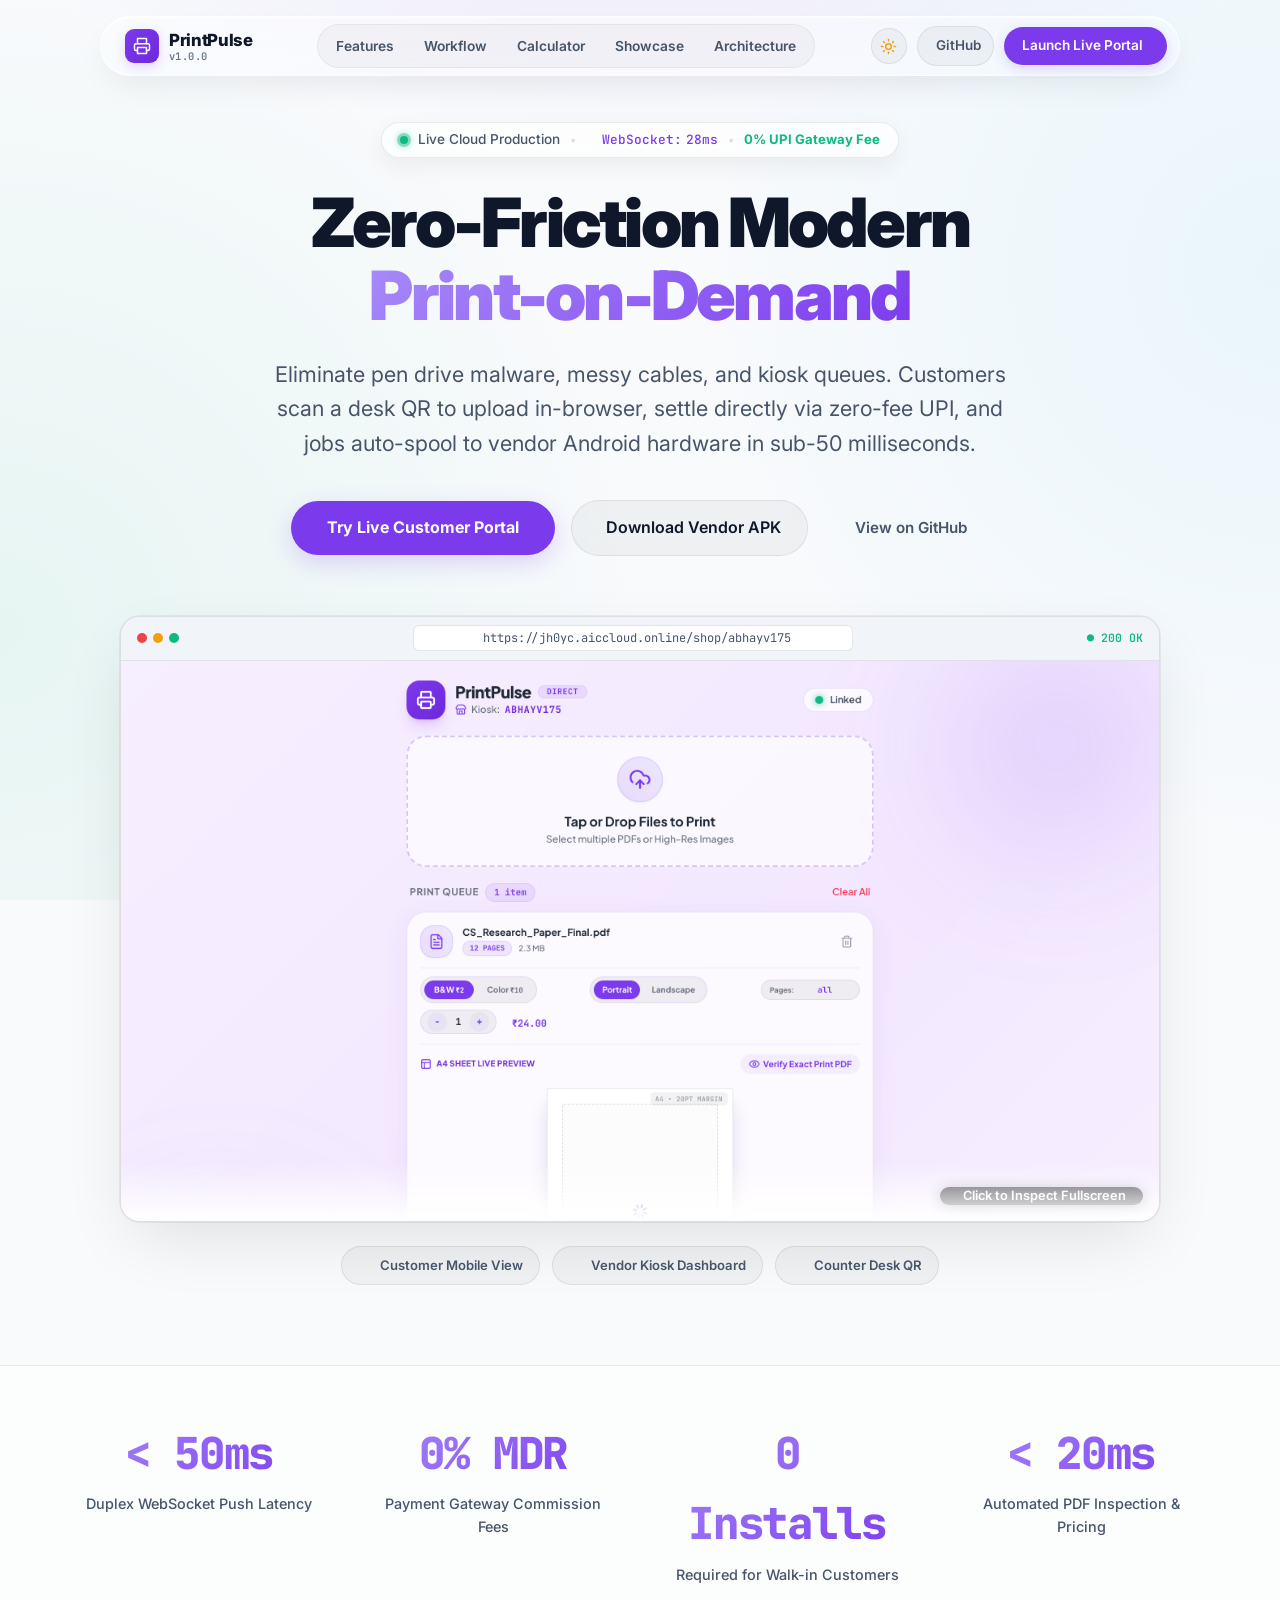
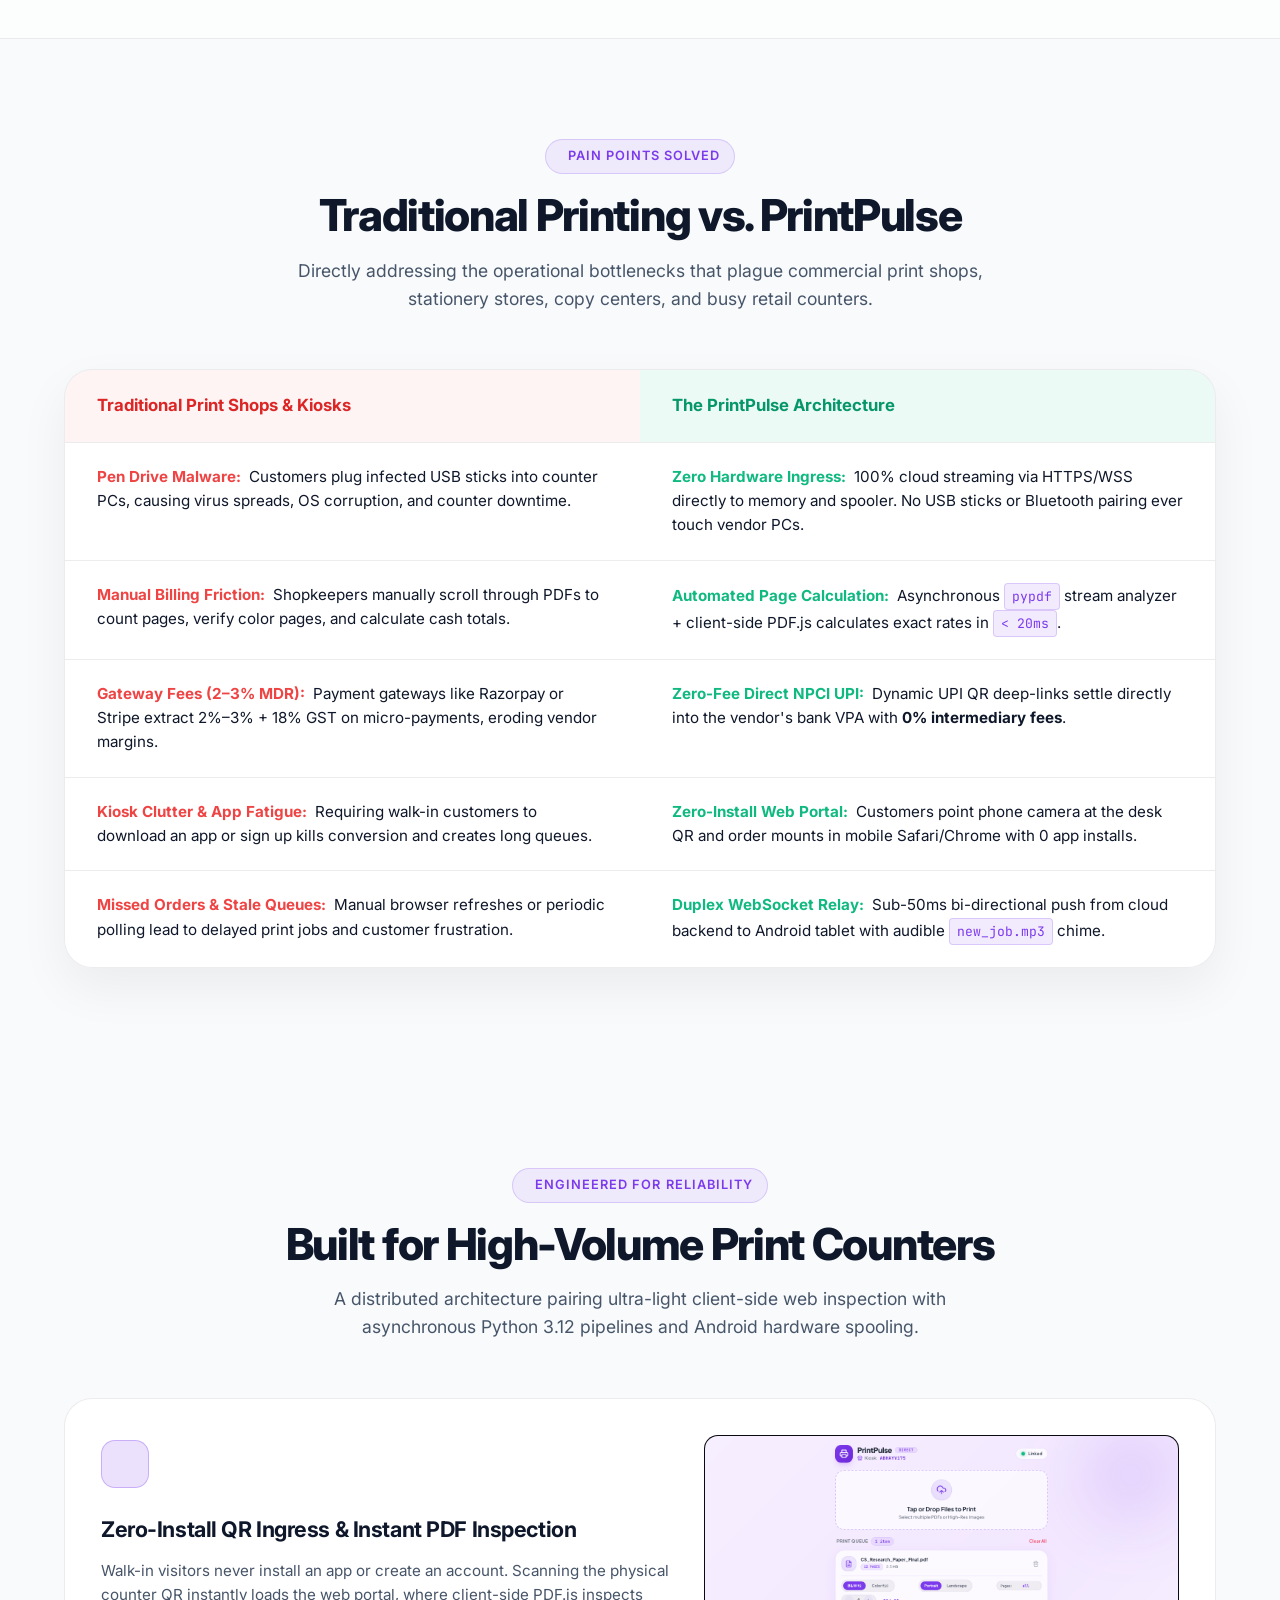
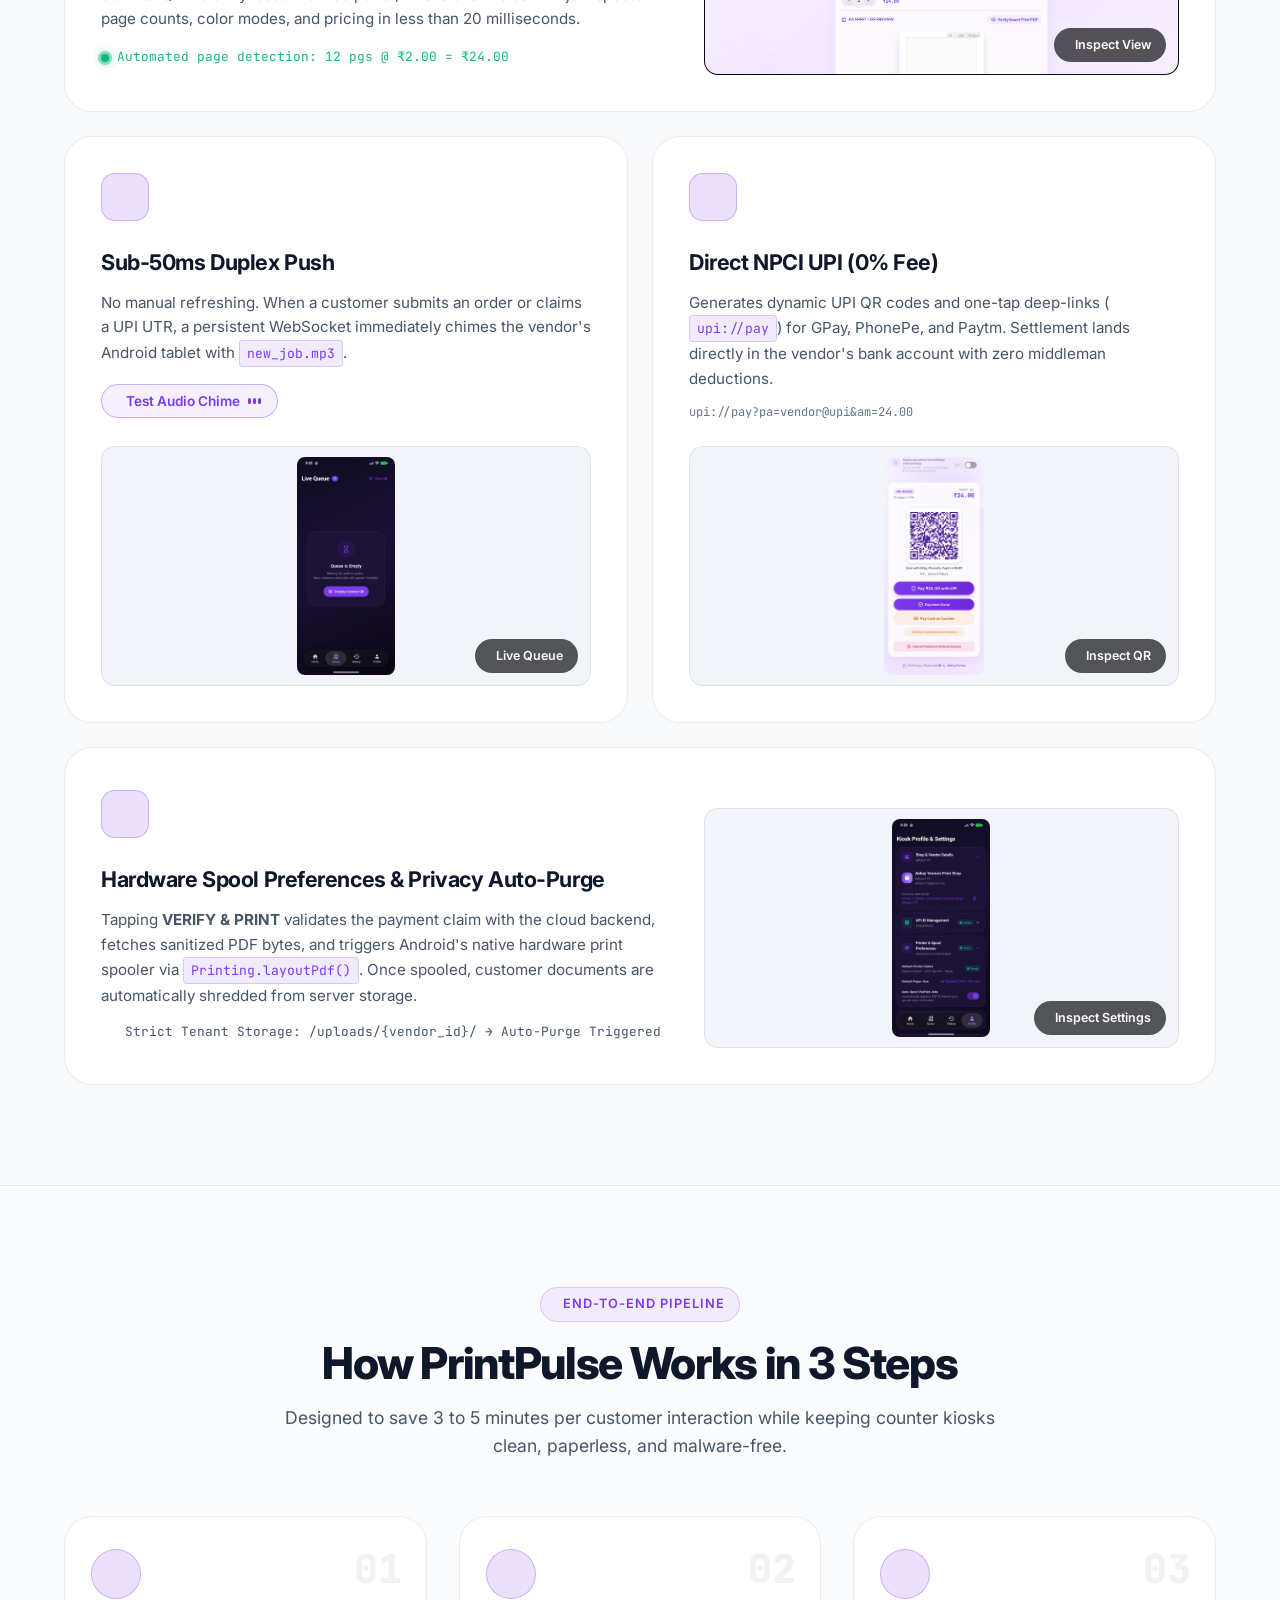
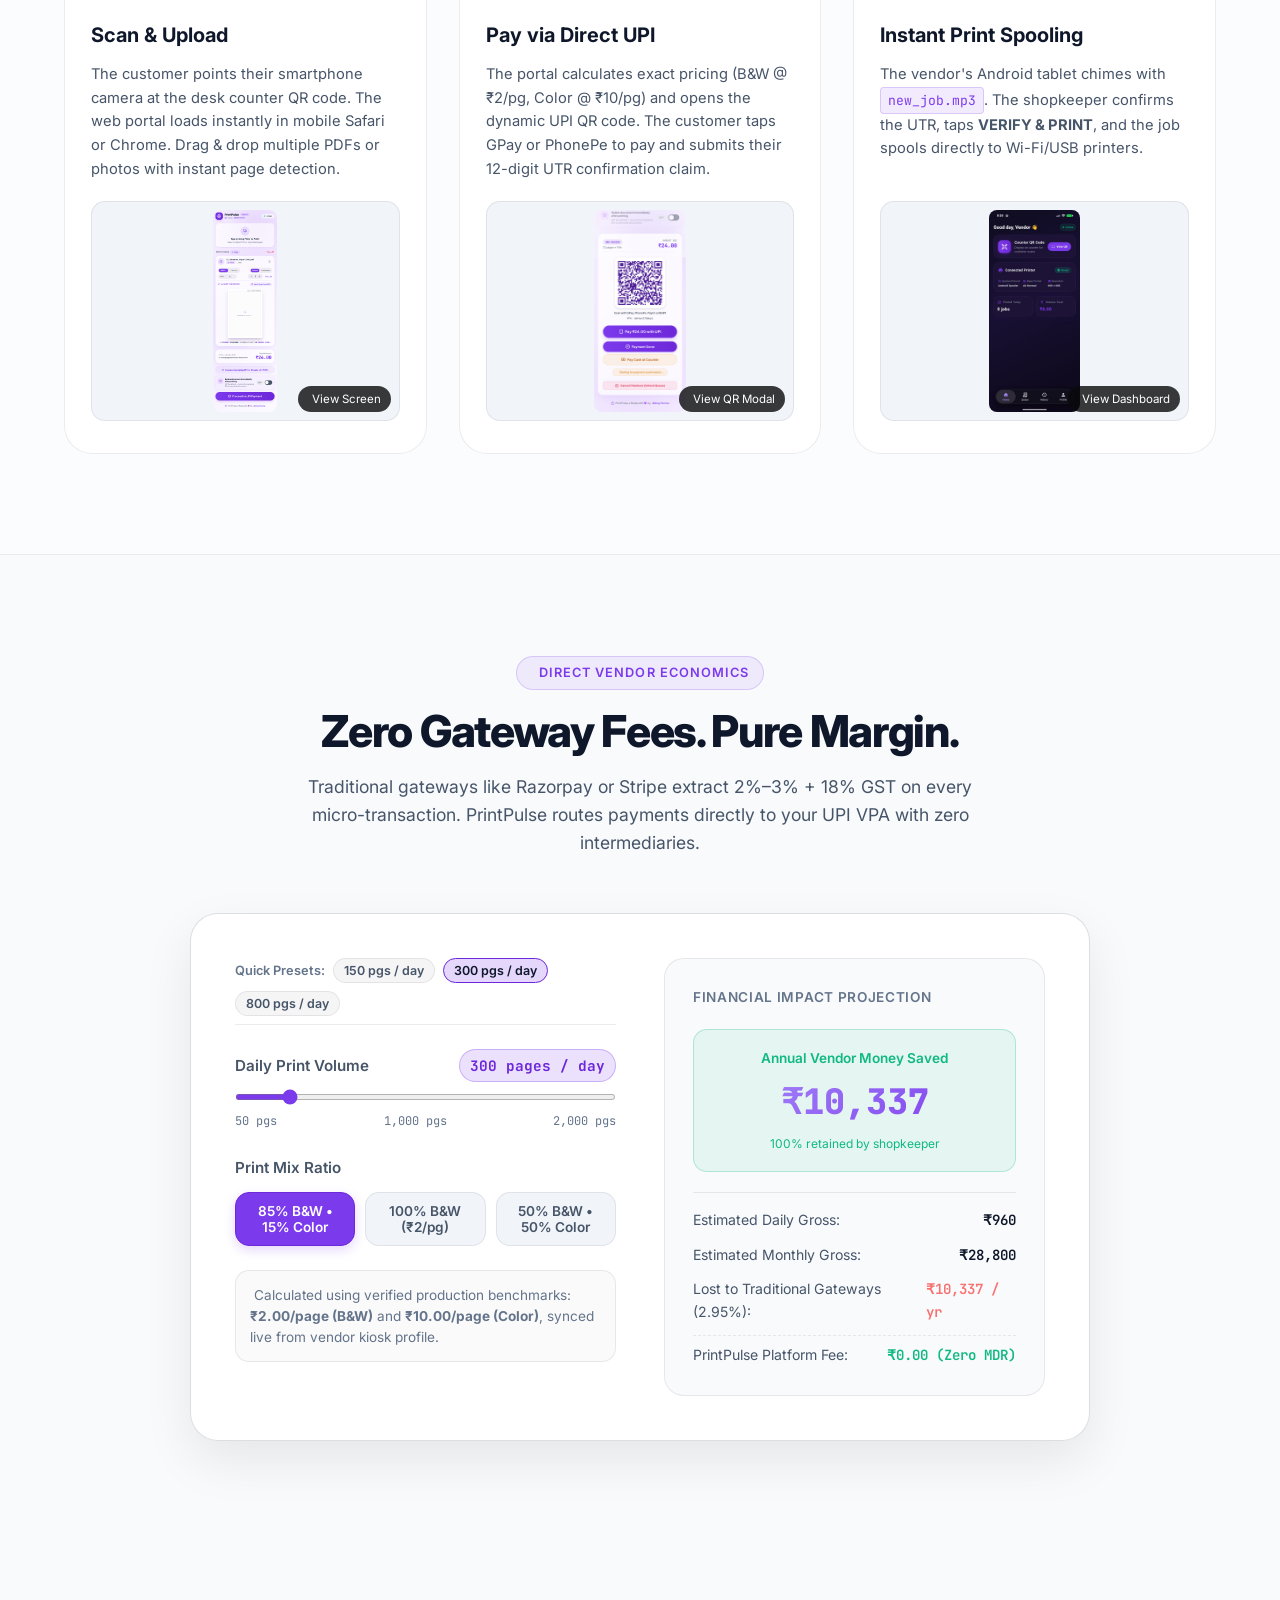
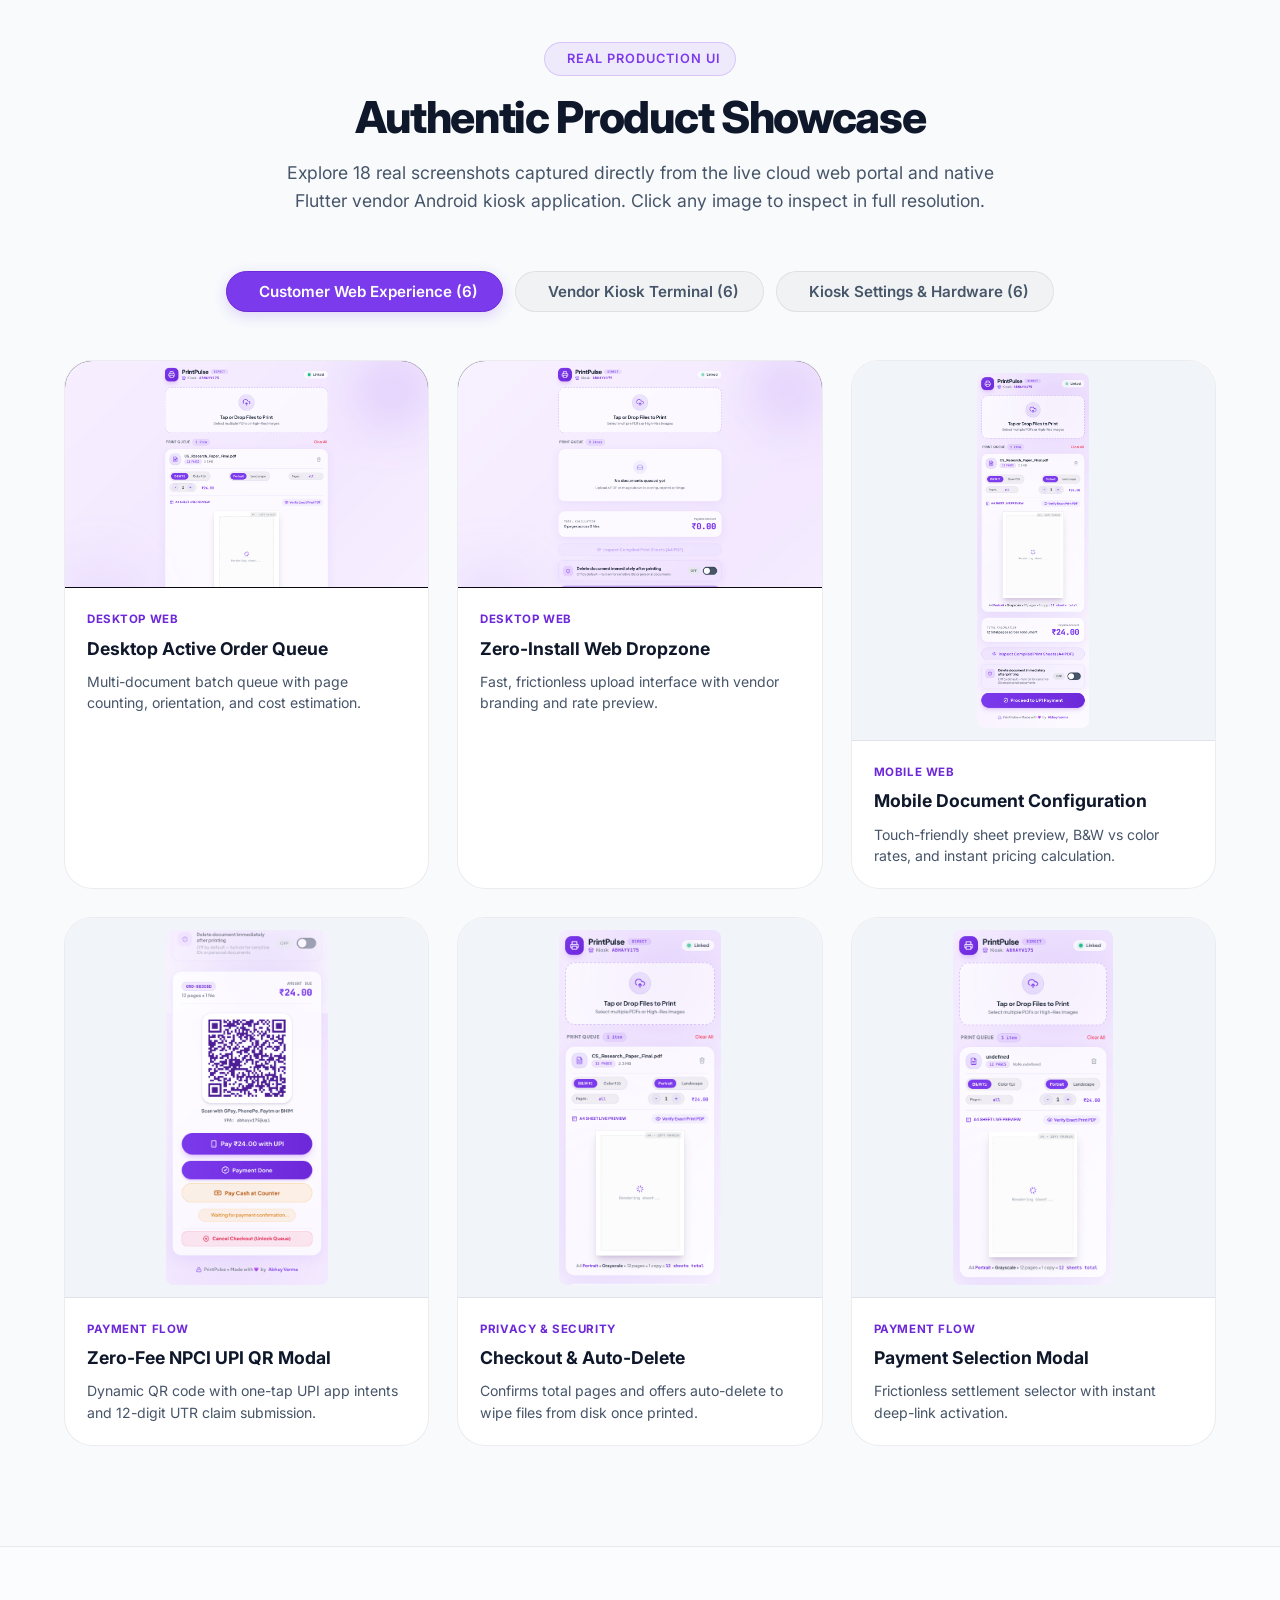
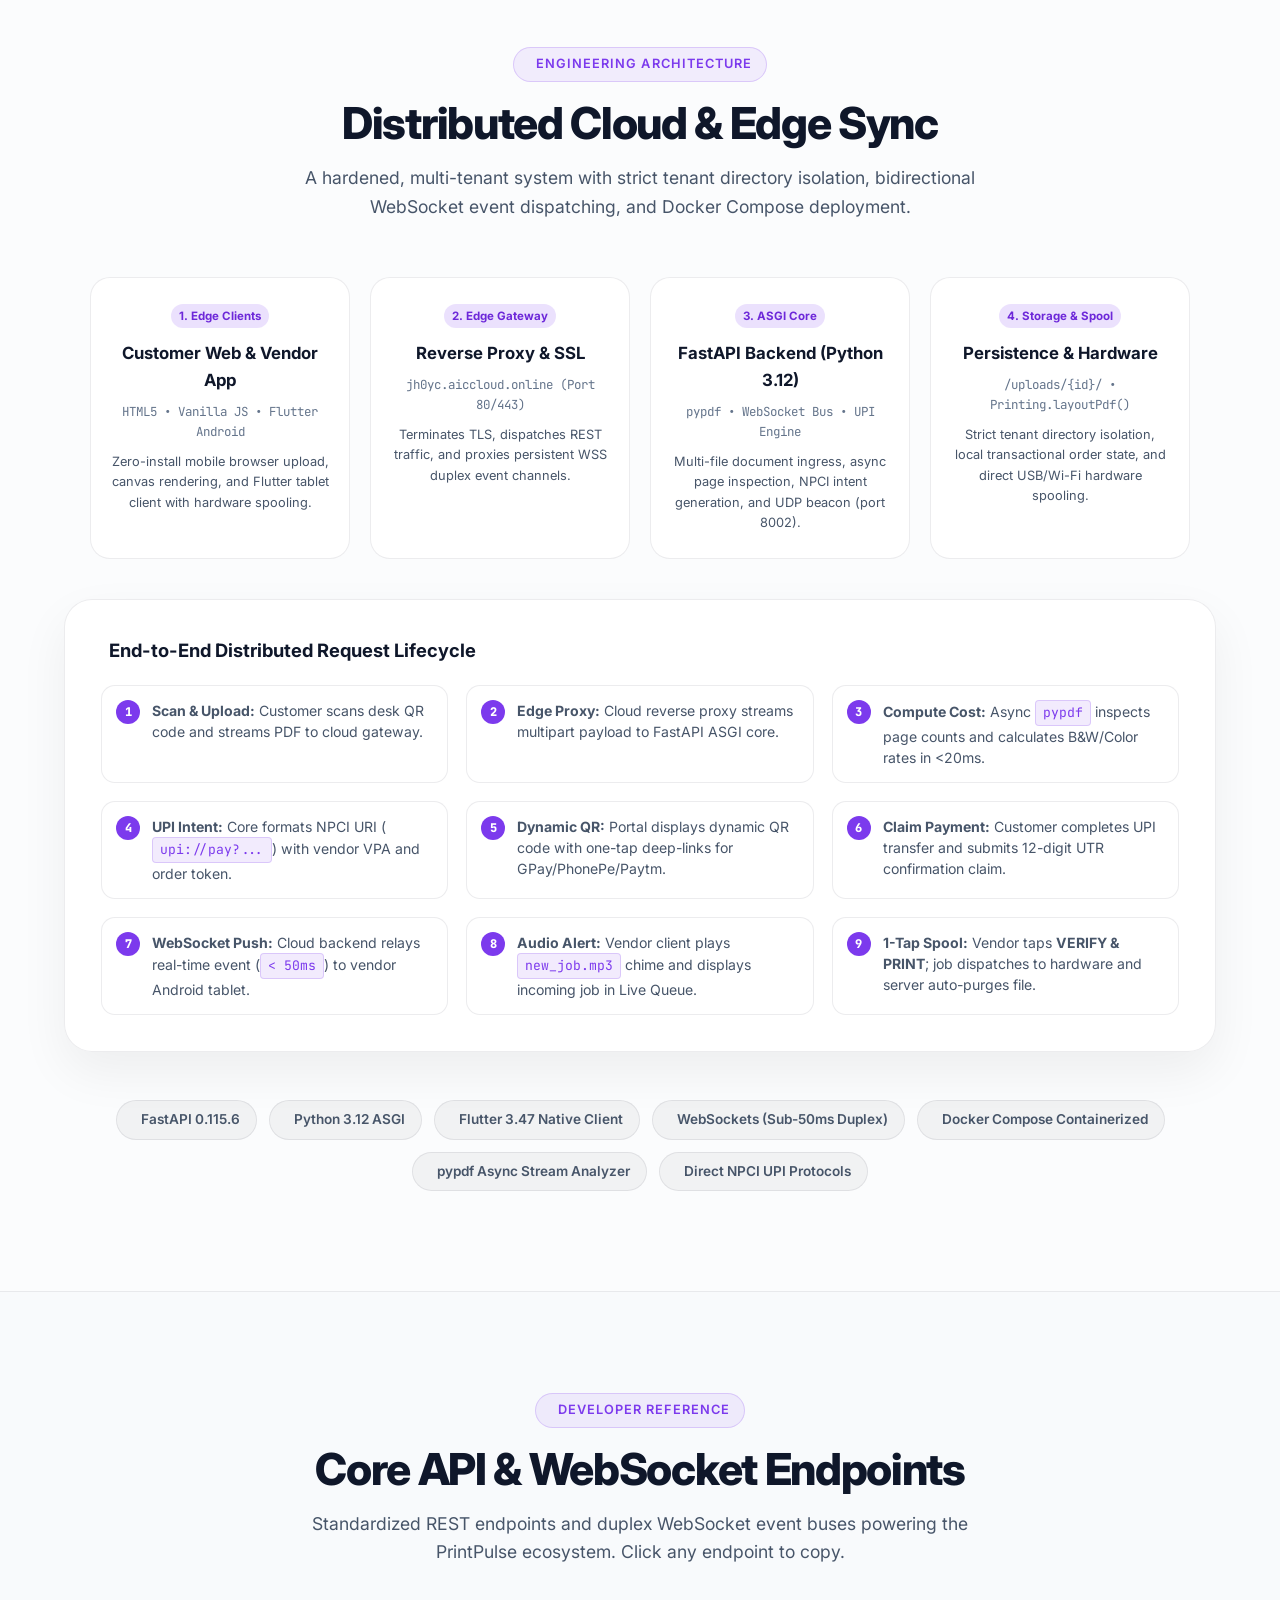
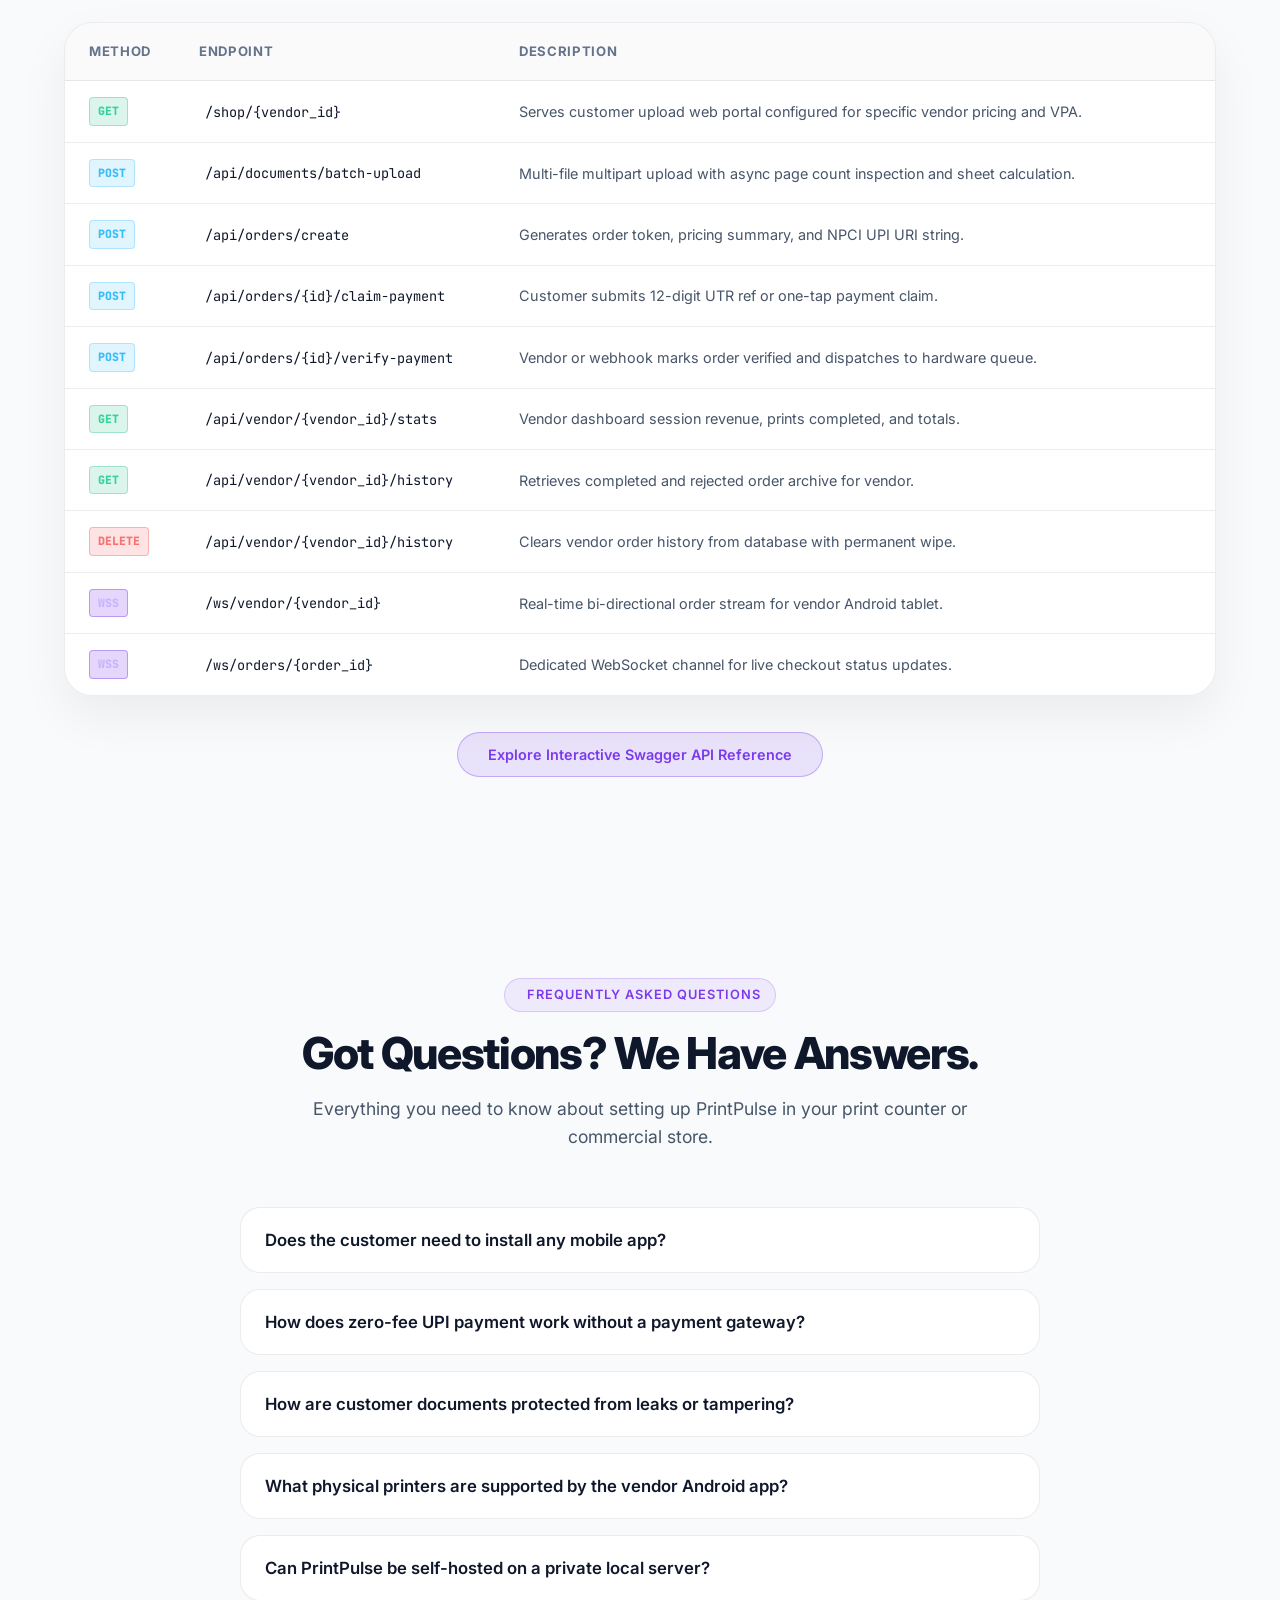
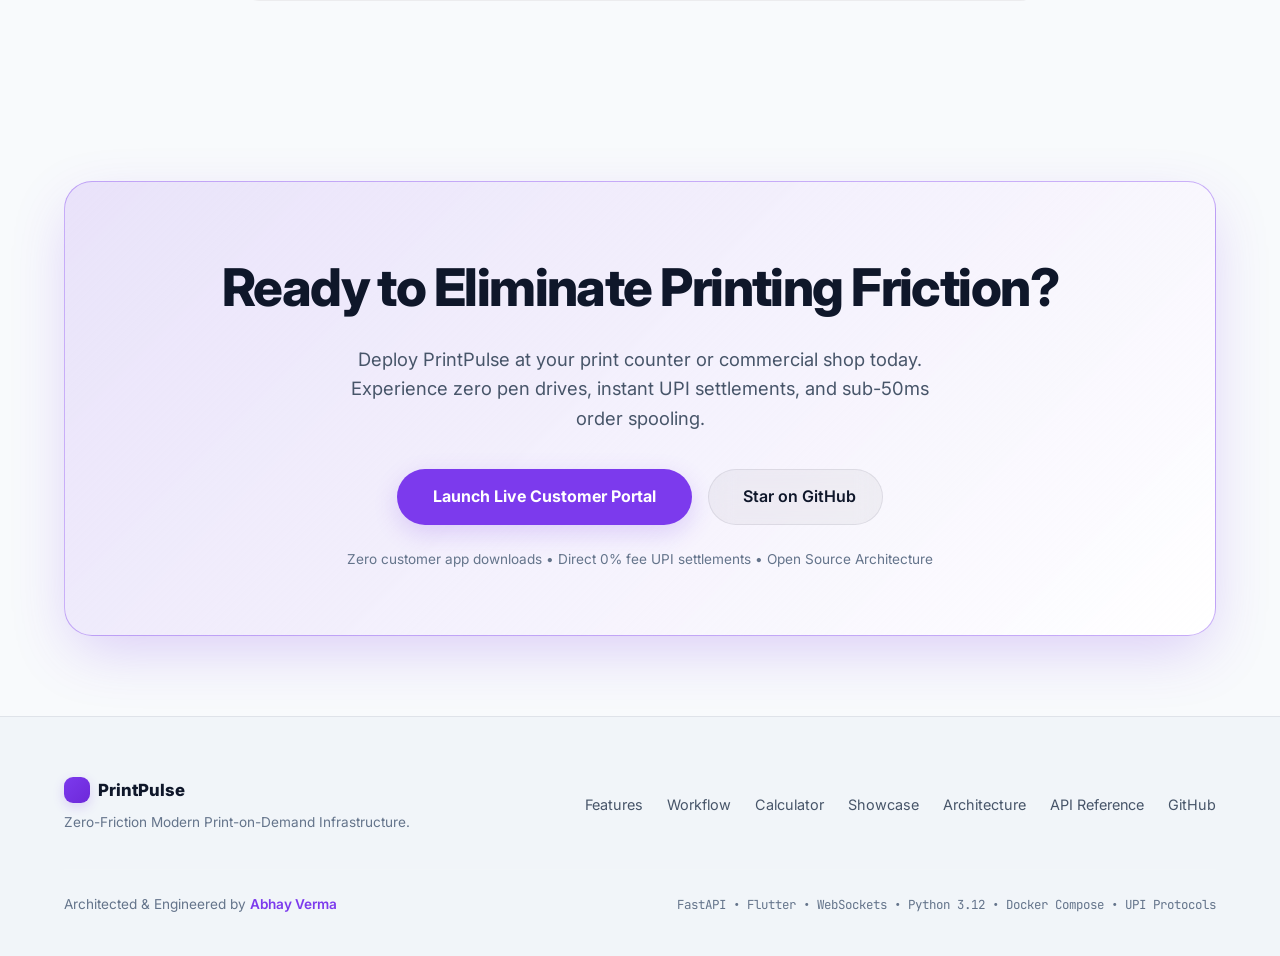
==== index.html @ 2a875a39 "Website completion" ====
<!DOCTYPE html>
<html lang="en" data-theme="dark">
<head>
  <meta charset="UTF-8">
  <meta name="viewport" content="width=device-width, initial-scale=1.0">
  <title>PrintPulse — Zero-Friction Modern Print-on-Demand Infrastructure</title>
  
  <!-- SEO & OpenGraph Meta -->
  <meta name="description" content="Next-generation cloud-synchronized print ecosystem eliminating pen drives, cables, and kiosk queues. Instant web uploads, zero-fee direct UPI, and sub-50ms push spooling to vendor Android terminals.">
  <meta name="author" content="Abhay Verma">
  <meta property="og:title" content="PrintPulse — Zero-Friction Modern Print-on-Demand Infrastructure">
  <meta property="og:description" content="Instant web uploads, zero-install customer portal, direct zero-fee UPI settlement, and sub-50ms push spooling to Android tablets.">
  <meta property="og:image" content="assets/screenshots/02_portal_active_order_desktop.png">
  <meta property="og:url" content="https://jh0yc.aiccloud.online">
  <meta name="theme-color" content="#09090b">

  <!-- Favicon -->
  <link rel="icon" type="image/svg+xml" href="assets/brand/favicon.svg">
  <link rel="alternate icon" type="image/png" href="assets/brand/favicon.png">

  <!-- Google Fonts: Inter & JetBrains Mono -->
  <link rel="preconnect" href="https://fonts.googleapis.com">
  <link rel="preconnect" href="https://fonts.gstatic.com" crossorigin>
  <link href="https://fonts.googleapis.com/css2?family=Inter:wght@400;500;600;700;800;900&family=JetBrains+Mono:wght@500;600;700;800&display=swap" rel="stylesheet">

  <!-- Lucide Icons -->
  <script src="https://unpkg.com/lucide@latest"></script>

  <!-- Prevent flash of unstyled theme -->
  <script>
    (function() {
      try {
        const saved = localStorage.getItem('printpulse_theme');
        const prefersDark = window.matchMedia('(prefers-color-scheme: dark)').matches;
        const theme = saved || (prefersDark ? 'dark' : 'light');
        document.documentElement.setAttribute('data-theme', theme);
      } catch (e) {
        document.documentElement.setAttribute('data-theme', 'dark');
      }
    })();
  </script>

  <!-- Stylesheet -->
  <link rel="stylesheet" href="styles.css">
</head>
<body>

  <!-- Dynamic Scroll Progress Bar (Enlarges relatively on hover / click / scroll) -->
  <div class="scroll-progress-bar" id="scroll-progress-bar" aria-hidden="true"></div>

  <!-- =========================================================================
       1. Floating Glassmorphic Navbar (Streamlined & Breathable)
       ========================================================================= -->
  <div class="nav-wrapper">
    <nav class="navbar" aria-label="Main Navigation">
      
      <!-- Brand Logo (Click moves scroll to Home) with v1.0.0 directly under -->
      <a href="#hero" class="nav-brand-link" id="nav-brand-link" aria-label="PrintPulse Home">
        <div class="brand-icon">
          <svg xmlns="http://www.w3.org/2000/svg" width="18" height="18" viewBox="0 0 24 24" fill="none" stroke="currentColor" stroke-width="2" stroke-linecap="round" stroke-linejoin="round" class="lucide lucide-printer"><polyline points="6 9 6 2 18 2 18 9"/><path d="M6 18H4a2 2 0 0 1-2-2v-5a2 2 0 0 1 2-2h16a2 2 0 0 1 2 2v5a2 2 0 0 1-2 2h-2"/><rect width="12" height="8" x="6" y="14"/></svg>
        </div>
        <div class="brand-text-group">
          <span class="brand-title">PrintPulse</span>
          <span class="brand-version">v1.0.0</span>
        </div>
      </a>

      <!-- Streamlined 5 Links with Translucent Sliding Pill Indicator -->
      <div class="nav-links" id="nav-links">
        <div class="nav-pill-indicator" id="nav-pill-indicator"></div>
        <a href="#features" class="nav-link" data-section="features">Features</a>
        <a href="#how-it-works" class="nav-link" data-section="how-it-works">Workflow</a>
        <a href="#calculator" class="nav-link" data-section="calculator">Calculator</a>
        <a href="#screenshots" class="nav-link" data-section="screenshots">Showcase</a>
        <a href="#architecture" class="nav-link" data-section="architecture">Architecture</a>
      </div>

      <!-- Actions: Theme Toggle, GitHub, Launch CTA -->
      <div class="nav-actions">
        <!-- Light / Dark Mode Toggle Button with crisp inline SVGs -->
        <button type="button" class="theme-toggle-btn" id="theme-toggle-btn" aria-label="Toggle Theme" title="Toggle Dark / Light Theme">
          <svg xmlns="http://www.w3.org/2000/svg" width="17" height="17" viewBox="0 0 24 24" fill="none" stroke="currentColor" stroke-width="2" stroke-linecap="round" stroke-linejoin="round" class="icon-sun"><circle cx="12" cy="12" r="4"/><path d="M12 2v2"/><path d="M12 20v2"/><path d="m4.93 4.93 1.41 1.41"/><path d="m17.66 17.66 1.41 1.41"/><path d="M2 12h2"/><path d="M20 12h2"/><path d="m6.34 17.66-1.41 1.41"/><path d="m19.07 4.93-1.41 1.41"/></svg>
          <svg xmlns="http://www.w3.org/2000/svg" width="17" height="17" viewBox="0 0 24 24" fill="none" stroke="currentColor" stroke-width="2" stroke-linecap="round" stroke-linejoin="round" class="icon-moon"><path d="M12 3a6 6 0 0 0 9 9 9 9 0 1 1-9-9Z"/></svg>
        </button>

        <a href="https://github.com/abhayv175/PrintPulse" target="_blank" rel="noopener noreferrer" class="btn-github" title="View Source on GitHub">
          <i data-lucide="github"></i>
          <span class="btn-github-text">GitHub</span>
        </a>
        <a href="https://jh0yc.aiccloud.online/shop/abhayv175" target="_blank" rel="noopener noreferrer" class="btn-primary-nav">
          <span>Launch Live Portal</span>
          <i data-lucide="arrow-right"></i>
        </a>
      </div>

      <button class="nav-mobile-toggle" id="nav-mobile-toggle" aria-label="Toggle navigation menu">
        <svg class="icon-hamburger" xmlns="http://www.w3.org/2000/svg" width="20" height="20" viewBox="0 0 24 24" fill="none" stroke="currentColor" stroke-width="2.2" stroke-linecap="round" stroke-linejoin="round"><line x1="4" x2="20" y1="12" y2="12"/><line x1="4" x2="20" y1="6" y2="6"/><line x1="4" x2="20" y1="18" y2="18"/></svg>
        <svg class="icon-close" xmlns="http://www.w3.org/2000/svg" width="20" height="20" viewBox="0 0 24 24" fill="none" stroke="currentColor" stroke-width="2.5" stroke-linecap="round" stroke-linejoin="round"><line x1="18" y1="6" x2="6" y2="18"/><line x1="6" y1="6" x2="18" y2="18"/></svg>
      </button>
    </nav>
  </div>

  <!-- Translucent Mobile Dropdown Menu (Image 1 replica) -->
  <div class="mobile-menu-backdrop" id="mobile-menu-backdrop" aria-hidden="true"></div>
  <div class="mobile-menu-card" id="mobile-menu-card" role="dialog" aria-modal="true" aria-label="Navigation Menu">
    <div class="mobile-menu-list">
      <a href="#hero" class="mobile-menu-item active" data-section="hero">
        <span>Home</span>
        <span class="menu-item-dot" aria-hidden="true"></span>
      </a>
      <a href="#features" class="mobile-menu-item" data-section="features">
        <span>Features</span>
        <span class="menu-item-dot" aria-hidden="true"></span>
      </a>
      <a href="#how-it-works" class="mobile-menu-item" data-section="how-it-works">
        <span>Workflow</span>
        <span class="menu-item-dot" aria-hidden="true"></span>
      </a>
      <a href="#calculator" class="mobile-menu-item" data-section="calculator">
        <span>Calculator</span>
        <span class="menu-item-dot" aria-hidden="true"></span>
      </a>
      <a href="#screenshots" class="mobile-menu-item" data-section="screenshots">
        <span>Showcase</span>
        <span class="menu-item-dot" aria-hidden="true"></span>
      </a>
      <a href="#architecture" class="mobile-menu-item" data-section="architecture">
        <span>Architecture</span>
        <span class="menu-item-dot" aria-hidden="true"></span>
      </a>
      <a href="#api" class="mobile-menu-item" data-section="api">
        <span>API Docs</span>
        <span class="menu-item-dot" aria-hidden="true"></span>
      </a>
      <a href="#faq" class="mobile-menu-item" data-section="faq">
        <span>FAQ</span>
        <span class="menu-item-dot" aria-hidden="true"></span>
      </a>
    </div>
    <div class="mobile-menu-divider"></div>
    <div class="mobile-menu-footer">
      <a href="https://jh0yc.aiccloud.online/shop/abhayv175" target="_blank" rel="noopener noreferrer" class="btn-hero-primary" style="width: 100%; justify-content: center; padding: 10px 16px; font-size: 0.88rem; border-radius: 14px;">
        <span>Launch Live Portal</span>
        <svg xmlns="http://www.w3.org/2000/svg" width="14" height="14" viewBox="0 0 24 24" fill="none" stroke="currentColor" stroke-width="2" stroke-linecap="round" stroke-linejoin="round"><path d="M5 12h14"/><path d="m12 5 7 7-7 7"/></svg>
      </a>
    </div>
  </div>

  <main>
    <!-- =========================================================================
         2. Hero Section
         ========================================================================= -->
    <section class="hero-section" id="hero">
      <div class="container">
        
        <!-- Translucent Hero Pill with Dynamic Latency Jitter -->
        <div class="hero-pill-badge" id="hero-status-pill">
          <span class="status-dot"></span>
          <span class="badge-text-full">Live Cloud Production</span>
          <span class="badge-text-mobile">Live Cloud</span>
          <span class="pill-divider">•</span>
          <span class="dynamic-ping"><i data-lucide="activity" style="width: 12px; height: 12px; vertical-align: middle;"></i> WebSocket: <span id="live-ping-val">28ms</span></span>
          <span class="pill-divider pill-divider-extra">•</span>
          <span class="pill-highlight badge-extra-full">0% UPI Gateway Fee</span>
          <span class="pill-highlight badge-extra-mobile">0% Fee</span>
        </div>

        <h1 class="hero-title">
          Zero-Friction Modern <br class="desktop-only">
          <span class="text-gradient-purple">Print-on-Demand</span>
        </h1>

        <p class="hero-subtitle">
          Eliminate pen drive malware, messy cables, and kiosk queues. Customers scan a desk QR to upload in-browser, settle directly via zero-fee UPI, and jobs auto-spool to vendor Android hardware in sub-50 milliseconds.
        </p>

        <div class="hero-cta-group">
          <a href="https://jh0yc.aiccloud.online/shop/abhayv175" target="_blank" rel="noopener noreferrer" class="btn-hero-primary">
            <i data-lucide="sparkles"></i>
            <span>Try Live Customer Portal</span>
            <i data-lucide="arrow-right"></i>
          </a>
          <a href="https://github.com/abhayv175/PrintPulse/releases/latest" target="_blank" rel="noopener noreferrer" class="btn-hero-secondary">
            <i data-lucide="smartphone"></i>
            <span>Download Vendor APK</span>
          </a>
          <a href="https://github.com/abhayv175/PrintPulse" target="_blank" rel="noopener noreferrer" class="btn-hero-tertiary">
            <i data-lucide="github"></i>
            <span>View on GitHub</span>
          </a>
        </div>

        <!-- Clean, Pristine Hero Showcase (No messy overlapping phones!) -->
        <div class="hero-stage-wrapper">
          <div class="hero-glow-backdrop"></div>

          <!-- Main Desktop Browser Frame -->
          <div class="browser-frame hero-main-frame">
            <div class="browser-header">
              <div class="browser-dots">
                <span></span><span></span><span></span>
              </div>
              <div class="browser-address-bar">
                <i data-lucide="lock"></i>
                <span>https://jh0yc.aiccloud.online/shop/abhayv175</span>
              </div>
              <div style="font-size: 0.72rem; color: var(--brand-emerald); font-family: var(--font-mono); font-weight: 600;">
                ● 200 OK
              </div>
            </div>
            <div class="browser-content" style="cursor: pointer;" onclick="openLightbox('assets/screenshots/02_portal_active_order_desktop.png', 'Customer Web Portal — Active Order Configuration', 'Real-time multi-file queue, automated page count detection (12 pages B&W @ ₹2.00 = ₹24.00), orientation toggles, canvas sheet preview, and privacy auto-delete toggle.')">
              <img src="assets/screenshots/02_portal_active_order_desktop.png" alt="PrintPulse Live Desktop Customer Web Portal with Active Multi-Document Order" loading="eager" width="1040" height="580">
              <div class="frame-zoom-hint">
                <i data-lucide="zoom-in"></i> Click to Inspect Fullscreen
              </div>
            </div>
          </div>

          <!-- Mini Device Strip: Highlights Customer Portal & Vendor Terminal side-by-side cleanly below -->
          <div class="hero-device-pills-row">
            <div class="device-pill" onclick="openLightbox('assets/screenshots/03_portal_active_order_mobile.png', 'Customer Mobile Portal', 'Zero-install mobile web ingress with instant page detection and pricing.')">
              <i data-lucide="smartphone" style="width: 14px; height: 14px; color: var(--brand-purple-light);"></i>
              <span>Customer Mobile View</span>
            </div>
            <div class="device-pill" onclick="openLightbox('assets/screenshots/vendor_03_dashboard_home.jpg', 'Vendor Kiosk Dashboard', 'Native Flutter counter terminal with connected printer status.')">
              <i data-lucide="tablet" style="width: 14px; height: 14px; color: var(--brand-emerald);"></i>
              <span>Vendor Kiosk Dashboard</span>
            </div>
            <div class="device-pill" onclick="openLightbox('assets/screenshots/vendor_04_counter_qr_modal.jpg', 'Desk Counter QR Stand', 'Dynamic walk-in counter QR modal for zero-install customer access.')">
              <i data-lucide="qr-code" style="width: 14px; height: 14px; color: #38bdf8;"></i>
              <span>Counter Desk QR</span>
            </div>
          </div>

        </div>

      </div>
    </section>

    <!-- =========================================================================
         3. Key Performance & Architecture Metrics Strip
         ========================================================================= -->
    <section class="metrics-section" aria-label="System Performance Metrics">
      <div class="container">
        <div class="metrics-grid">
          <div class="metric-item">
            <div class="metric-number text-gradient-purple">&lt; 50ms</div>
            <div class="metric-label">Duplex WebSocket Push Latency</div>
          </div>
          <div class="metric-item">
            <div class="metric-number text-gradient-purple">0% MDR</div>
            <div class="metric-label">Payment Gateway Commission Fees</div>
          </div>
          <div class="metric-item">
            <div class="metric-number text-gradient-purple">0 Installs</div>
            <div class="metric-label">Required for Walk-in Customers</div>
          </div>
          <div class="metric-item">
            <div class="metric-number text-gradient-purple">&lt; 20ms</div>
            <div class="metric-label">Automated PDF Inspection &amp; Pricing</div>
          </div>
        </div>
      </div>
    </section>

    <!-- =========================================================================
         4. The PrintPulse Difference: Side-by-Side Comparison
         ========================================================================= -->
    <section class="comparison-section" id="comparison">
      <div class="container">
        
        <div class="section-heading-group">
          <div class="section-tag">
            <i data-lucide="scale"></i>
            <span>Pain Points Solved</span>
          </div>
          <h2 class="section-title">Traditional Printing vs. PrintPulse</h2>
          <p class="section-desc">
            Directly addressing the operational bottlenecks that plague commercial print shops, stationery stores, copy centers, and busy retail counters.
          </p>
        </div>

        <div class="comparison-table-wrapper">
          <table class="comparison-table" aria-label="Comparison between Traditional Printing and PrintPulse Solution">
            <thead>
              <tr>
                <th scope="col" class="th-traditional">
                  <i data-lucide="alert-triangle" style="width: 18px; height: 18px; color: #f87171; vertical-align: middle;"></i>
                  <span>Traditional Print Shops &amp; Kiosks</span>
                </th>
                <th scope="col" class="th-printpulse">
                  <i data-lucide="check-circle" style="width: 18px; height: 18px; color: var(--brand-emerald); vertical-align: middle;"></i>
                  <span>The PrintPulse Architecture</span>
                </th>
              </tr>
            </thead>
            <tbody>
              <tr>
                <td>
                  <strong class="comp-hazard">Pen Drive Malware:</strong> Customers plug infected USB sticks into counter PCs, causing virus spreads, OS corruption, and counter downtime.
                </td>
                <td>
                  <strong class="comp-solution">Zero Hardware Ingress:</strong> 100% cloud streaming via HTTPS/WSS directly to memory and spooler. No USB sticks or Bluetooth pairing ever touch vendor PCs.
                </td>
              </tr>
              <tr>
                <td>
                  <strong class="comp-hazard">Manual Billing Friction:</strong> Shopkeepers manually scroll through PDFs to count pages, verify color pages, and calculate cash totals.
                </td>
                <td>
                  <strong class="comp-solution">Automated Page Calculation:</strong> Asynchronous <code class="code-tag">pypdf</code> stream analyzer + client-side PDF.js calculates exact rates in <code class="code-tag">&lt; 20ms</code>.
                </td>
              </tr>
              <tr>
                <td>
                  <strong class="comp-hazard">Gateway Fees (2–3% MDR):</strong> Payment gateways like Razorpay or Stripe extract 2%–3% + 18% GST on micro-payments, eroding vendor margins.
                </td>
                <td>
                  <strong class="comp-solution">Zero-Fee Direct NPCI UPI:</strong> Dynamic UPI QR deep-links settle directly into the vendor's bank VPA with <strong>0% intermediary fees</strong>.
                </td>
              </tr>
              <tr>
                <td>
                  <strong class="comp-hazard">Kiosk Clutter &amp; App Fatigue:</strong> Requiring walk-in customers to download an app or sign up kills conversion and creates long queues.
                </td>
                <td>
                  <strong class="comp-solution">Zero-Install Web Portal:</strong> Customers point phone camera at the desk QR and order mounts in mobile Safari/Chrome with 0 app installs.
                </td>
              </tr>
              <tr>
                <td>
                  <strong class="comp-hazard">Missed Orders &amp; Stale Queues:</strong> Manual browser refreshes or periodic polling lead to delayed print jobs and customer frustration.
                </td>
                <td>
                  <strong class="comp-solution">Duplex WebSocket Relay:</strong> Sub-50ms bi-directional push from cloud backend to Android tablet with audible <code class="code-tag">new_job.mp3</code> chime.
                </td>
              </tr>
            </tbody>
          </table>
        </div>

      </div>
    </section>

    <!-- =========================================================================
         5. Bento Grid Feature Breakdown with Real Screenshots
         ========================================================================= -->
    <section class="bento-section" id="features">
      <div class="container">
        
        <div class="section-heading-group">
          <div class="section-tag">
            <i data-lucide="layers"></i>
            <span>Engineered for Reliability</span>
          </div>
          <h2 class="section-title">Built for High-Volume Print Counters</h2>
          <p class="section-desc">
            A distributed architecture pairing ultra-light client-side web inspection with asynchronous Python 3.12 pipelines and Android hardware spooling.
          </p>
        </div>

        <div class="bento-grid">
          
          <!-- Card 1: Zero-Install QR Ingress (Wide, 2-Column Desktop) -->
          <div class="bento-card wide bento-card-split">
            <div class="bento-card-left">
              <div class="bento-icon-wrapper">
                <i data-lucide="qr-code"></i>
              </div>
              <h3 class="bento-title">Zero-Install QR Ingress &amp; Instant PDF Inspection</h3>
              <p class="bento-desc">
                Walk-in visitors never install an app or create an account. Scanning the physical counter QR instantly loads the web portal, where client-side PDF.js inspects page counts, color modes, and pricing in less than 20 milliseconds.
              </p>
              <div class="bento-highlight-pill">
                <span class="status-dot"></span>
                <span>Automated page detection: 12 pgs @ ₹2.00 = ₹24.00</span>
              </div>
            </div>
            <div class="bento-card-right">
              <div class="bento-framed-preview" onclick="openLightbox('assets/screenshots/02_portal_active_order_desktop.png', 'Customer Web Portal Desktop Active Order', 'Full document queue preview with page detection and cost calculation.')">
                <img src="assets/screenshots/02_portal_active_order_desktop.png" alt="Desktop Web Portal Active Order Configuration" loading="lazy">
                <div class="bento-zoom-overlay"><i data-lucide="zoom-in"></i> Inspect View</div>
              </div>
            </div>
          </div>

          <!-- Card 2: Duplex WebSocket Relay with Live Audio Preview -->
          <div class="bento-card">
            <div>
              <div class="bento-icon-wrapper">
                <i data-lucide="radio"></i>
              </div>
              <h3 class="bento-title">Sub-50ms Duplex Push</h3>
              <p class="bento-desc">
                No manual refreshing. When a customer submits an order or claims a UPI UTR, a persistent WebSocket immediately chimes the vendor's Android tablet with <code class="code-tag">new_job.mp3</code>.
              </p>
              
              <!-- Dynamic Sound Preview Button -->
              <div style="margin-top: 16px;">
                <button type="button" class="btn-sound-preview" onclick="playNotificationChime(event)">
                  <i data-lucide="volume-2" class="sound-icon"></i>
                  <span>Test Audio Chime</span>
                  <span class="sound-waves"><span></span><span></span><span></span></span>
                </button>
              </div>
            </div>
            <div class="bento-phone-preview" onclick="openLightbox('assets/screenshots/vendor_05_live_queue.jpg', 'Vendor Terminal — Live Order Queue', 'Real-time WebSocket stream queue displaying incoming customer print jobs.')">
              <img src="assets/screenshots/vendor_05_live_queue.jpg" alt="Vendor Terminal Live Queue" loading="lazy">
              <div class="bento-zoom-overlay"><i data-lucide="zoom-in"></i> Live Queue</div>
            </div>
          </div>

          <!-- Card 3: Direct NPCI UPI Settlement -->
          <div class="bento-card">
            <div>
              <div class="bento-icon-wrapper">
                <i data-lucide="wallet"></i>
              </div>
              <h3 class="bento-title">Direct NPCI UPI (0% Fee)</h3>
              <p class="bento-desc">
                Generates dynamic UPI QR codes and one-tap deep-links (<code class="code-tag">upi://pay</code>) for GPay, PhonePe, and Paytm. Settlement lands directly in the vendor's bank account with zero middleman deductions.
              </p>
              <div style="font-family: var(--font-mono); font-size: 0.75rem; color: var(--text-muted); margin-top: 12px;">
                upi://pay?pa=vendor@upi&amp;am=24.00
              </div>
            </div>
            <div class="bento-phone-preview" onclick="openLightbox('assets/screenshots/04_portal_upi_qr_modal_mobile.png', 'NPCI Direct UPI QR Modal', 'Dynamic QR code generated with vendor VPA and order amount, plus UTR claim field.')">
              <img src="assets/screenshots/04_portal_upi_qr_modal_mobile.png" alt="NPCI UPI QR Modal" loading="lazy">
              <div class="bento-zoom-overlay"><i data-lucide="zoom-in"></i> Inspect QR</div>
            </div>
          </div>

          <!-- Card 4: Hardware Spool Preferences & Auto-Purge (Wide, 2-Column Desktop) -->
          <div class="bento-card wide bento-card-split">
            <div class="bento-card-left">
              <div class="bento-icon-wrapper">
                <i data-lucide="printer"></i>
              </div>
              <h3 class="bento-title">Hardware Spool Preferences &amp; Privacy Auto-Purge</h3>
              <p class="bento-desc">
                Tapping <strong>VERIFY &amp; PRINT</strong> validates the payment claim with the cloud backend, fetches sanitized PDF bytes, and triggers Android's native hardware print spooler via <code class="code-tag">Printing.layoutPdf()</code>. Once spooled, customer documents are automatically shredded from server storage.
              </p>
              <div style="margin-top: 14px; font-family: var(--font-mono); font-size: 0.8rem; color: var(--text-secondary); display: flex; align-items: center; gap: 8px;">
                <i data-lucide="shield-check" style="width: 16px; height: 16px; color: var(--brand-emerald);"></i>
                <span>Strict Tenant Storage: /uploads/{vendor_id}/ → Auto-Purge Triggered</span>
              </div>
            </div>
            <div class="bento-card-right">
              <div class="bento-phone-preview" onclick="openLightbox('assets/screenshots/vendor_09_profile_spooler.jpg', 'Hardware Spool Preferences', 'Configures default printer status, A4 standard format, and auto-spool toggle for verified jobs.')">
                <img src="assets/screenshots/vendor_09_profile_spooler.jpg" alt="Printer Spool Preferences Screen" loading="lazy">
                <div class="bento-zoom-overlay"><i data-lucide="zoom-in"></i> Inspect Settings</div>
              </div>
            </div>
          </div>

        </div>

      </div>
    </section>

    <!-- =========================================================================
         6. How It Works (3-Step Interactive Workflow)
         ========================================================================= -->
    <section class="workflow-section" id="how-it-works">
      <div class="container">
        
        <div class="section-heading-group">
          <div class="section-tag">
            <i data-lucide="git-merge"></i>
            <span>End-to-End Pipeline</span>
          </div>
          <h2 class="section-title">How PrintPulse Works in 3 Steps</h2>
          <p class="section-desc">
            Designed to save 3 to 5 minutes per customer interaction while keeping counter kiosks clean, paperless, and malware-free.
          </p>
        </div>

        <div class="steps-grid">
          
          <div class="step-card">
            <div>
              <div class="step-number">01</div>
              <div class="step-icon-bubble">
                <i data-lucide="camera"></i>
              </div>
              <h3 class="step-title">Scan &amp; Upload</h3>
              <p class="step-text">
                The customer points their smartphone camera at the desk counter QR code. The web portal loads instantly in mobile Safari or Chrome. Drag &amp; drop multiple PDFs or photos with instant page detection.
              </p>
            </div>
            <div class="step-framed-preview" onclick="openLightbox('assets/screenshots/03_portal_active_order_mobile.png', 'Step 1: Scan & Upload', 'Zero-install customer upload screen with live page detection.')">
              <img src="assets/screenshots/03_portal_active_order_mobile.png" alt="Step 1: Customer Mobile Web Portal" loading="lazy">
              <div class="step-zoom-hint"><i data-lucide="zoom-in"></i> View Screen</div>
            </div>
          </div>

          <div class="step-card">
            <div>
              <div class="step-number">02</div>
              <div class="step-icon-bubble">
                <i data-lucide="credit-card"></i>
              </div>
              <h3 class="step-title">Pay via Direct UPI</h3>
              <p class="step-text">
                The portal calculates exact pricing (B&amp;W @ ₹2/pg, Color @ ₹10/pg) and opens the dynamic UPI QR code. The customer taps GPay or PhonePe to pay and submits their 12-digit UTR confirmation claim.
              </p>
            </div>
            <div class="step-framed-preview" onclick="openLightbox('assets/screenshots/04_portal_upi_qr_modal_mobile.png', 'Step 2: Pay via Direct UPI', 'NPCI UPI QR Modal with GPay, PhonePe, Paytm deep-links and UTR claim input.')">
              <img src="assets/screenshots/04_portal_upi_qr_modal_mobile.png" alt="Step 2: NPCI UPI QR Modal" loading="lazy">
              <div class="step-zoom-hint"><i data-lucide="zoom-in"></i> View QR Modal</div>
            </div>
          </div>

          <div class="step-card">
            <div>
              <div class="step-number">03</div>
              <div class="step-icon-bubble">
                <i data-lucide="check-circle-2"></i>
              </div>
              <h3 class="step-title">Instant Print Spooling</h3>
              <p class="step-text">
                The vendor's Android tablet chimes with <code class="code-tag">new_job.mp3</code>. The shopkeeper confirms the UTR, taps <strong>VERIFY &amp; PRINT</strong>, and the job spools directly to Wi-Fi/USB printers.
              </p>
            </div>
            <div class="step-framed-preview" onclick="openLightbox('assets/screenshots/vendor_03_dashboard_home.jpg', 'Step 3: Instant Print Spooling', 'Vendor kiosk dashboard showing connected printer ready status and counter QR button.')">
              <img src="assets/screenshots/vendor_03_dashboard_home.jpg" alt="Step 3: Vendor Dashboard Ready" loading="lazy">
              <div class="step-zoom-hint"><i data-lucide="zoom-in"></i> View Dashboard</div>
            </div>
          </div>

        </div>

      </div>
    </section>

    <!-- =========================================================================
         7. Interactive Savings & Revenue Calculator (Now after Workflow)
         ========================================================================= -->
    <section class="calculator-section" id="calculator">
      <div class="container">
        <div class="section-heading-group">
          <div class="section-tag">
            <i data-lucide="calculator"></i>
            <span>Direct Vendor Economics</span>
          </div>
          <h2 class="section-title">Zero Gateway Fees. Pure Margin.</h2>
          <p class="section-desc">
            Traditional gateways like Razorpay or Stripe extract 2%–3% + 18% GST on every micro-transaction. PrintPulse routes payments directly to your UPI VPA with zero intermediaries.
          </p>
        </div>

        <div class="calculator-card">
          <div class="calc-controls">
            
            <!-- Quick Preset Chips -->
            <div class="calc-presets-row">
              <span style="font-size: 0.8rem; font-weight: 600; color: var(--text-muted);">Quick Presets:</span>
              <button type="button" class="calc-preset-chip" onclick="applyCalcPreset(150, 'mostly-bw')">150 pgs / day</button>
              <button type="button" class="calc-preset-chip active" onclick="applyCalcPreset(300, 'mostly-bw')">300 pgs / day</button>
              <button type="button" class="calc-preset-chip" onclick="applyCalcPreset(800, 'balanced')">800 pgs / day</button>
            </div>

            <div class="calc-group">
              <div class="calc-label-row">
                <label for="calc-pages-slider" class="calc-label">Daily Print Volume</label>
                <span id="calc-pages-val" class="calc-value-pill">300 pages / day</span>
              </div>
              <input type="range" id="calc-pages-slider" class="calc-range" min="50" max="2000" step="25" value="300" aria-label="Daily Print Volume Slider">
              <div style="display: flex; justify-content: space-between; font-size: 0.75rem; color: var(--text-muted); font-family: var(--font-mono);">
                <span>50 pgs</span>
                <span>1,000 pgs</span>
                <span>2,000 pgs</span>
              </div>
            </div>

            <div class="calc-group">
              <span class="calc-label">Print Mix Ratio</span>
              <div class="calc-toggle-row">
                <button type="button" class="calc-toggle-btn active" data-ratio="mostly-bw">85% B&amp;W • 15% Color</button>
                <button type="button" class="calc-toggle-btn" data-ratio="all-bw">100% B&amp;W (₹2/pg)</button>
                <button type="button" class="calc-toggle-btn" data-ratio="balanced">50% B&amp;W • 50% Color</button>
              </div>
            </div>

            <div class="calc-info-box">
              <i data-lucide="info" style="width: 14px; height: 14px; vertical-align: middle; margin-right: 4px; color: var(--brand-purple-light);"></i>
              Calculated using verified production benchmarks: <strong>₹2.00/page (B&amp;W)</strong> and <strong>₹10.00/page (Color)</strong>, synced live from vendor kiosk profile.
            </div>

          </div>

          <div class="calc-results-panel">
            <div class="calc-result-header">Financial Impact Projection</div>

            <div class="calc-highlight-box">
              <div class="calc-highlight-label">Annual Vendor Money Saved</div>
              <div id="calc-savings-highlight" class="calc-highlight-number text-gradient-purple">₹28,214</div>
              <div style="font-size: 0.75rem; color: var(--brand-emerald); margin-top: 4px;">100% retained by shopkeeper</div>
            </div>

            <div class="calc-breakdown-list">
              <div class="calc-breakdown-row">
                <span>Estimated Daily Gross:</span>
                <span id="calc-daily-rev">₹960</span>
              </div>
              <div class="calc-breakdown-row">
                <span>Estimated Monthly Gross:</span>
                <span id="calc-monthly-rev">₹28,800</span>
              </div>
              <div class="calc-breakdown-row">
                <span>Lost to Traditional Gateways (2.95%):</span>
                <span id="calc-annual-loss" style="color: #f87171;">₹28,214 / yr</span>
              </div>
              <div class="calc-breakdown-row" style="border-top: 1px dashed var(--border-subtle); padding-top: 8px;">
                <span>PrintPulse Platform Fee:</span>
                <span style="color: var(--brand-emerald);">₹0.00 (Zero MDR)</span>
              </div>
            </div>
          </div>
        </div>

      </div>
    </section>

    <!-- =========================================================================
         8. Desktop & Mobile Screenshot Gallery (18 Authentic Production Screenshots)
         ========================================================================= -->
    <section class="gallery-section" id="screenshots">
      <div class="container">
        
        <div class="section-heading-group">
          <div class="section-tag">
            <i data-lucide="image"></i>
            <span>Real Production UI</span>
          </div>
          <h2 class="section-title">Authentic Product Showcase</h2>
          <p class="section-desc">
            Explore 18 real screenshots captured directly from the live cloud web portal and native Flutter vendor Android kiosk application. Click any image to inspect in full resolution.
          </p>
        </div>

        <div class="gallery-tabs">
          <button type="button" class="gallery-tab-btn active" data-tab="tab-web">
            <i data-lucide="globe"></i>
            <span>Customer Web Experience (6)</span>
          </button>
          <button type="button" class="gallery-tab-btn" data-tab="tab-vendor">
            <i data-lucide="tablet"></i>
            <span>Vendor Kiosk Terminal (6)</span>
          </button>
          <button type="button" class="gallery-tab-btn" data-tab="tab-settings">
            <i data-lucide="settings"></i>
            <span>Kiosk Settings &amp; Hardware (6)</span>
          </button>
        </div>

        <!-- Tab 1: Customer Web Experience -->
        <div class="gallery-pane active" id="tab-web">
          <div class="gallery-cards-grid">
            
            <div class="gallery-card" onclick="openLightbox('assets/screenshots/02_portal_active_order_desktop.png', 'Desktop Web Portal — Active Multi-Document Order', 'Automated page detection (12 pages B&W @ ₹2.00 = ₹24.00), orientation toggles, canvas sheet preview, privacy auto-delete switch, and checkout trigger.')">
              <div class="gallery-img-container desktop">
                <img src="assets/screenshots/02_portal_active_order_desktop.png" alt="Desktop Web Portal Active Order Configuration" loading="lazy">
                <div class="gallery-hover-badge"><i data-lucide="zoom-in"></i> Inspect Desktop View</div>
              </div>
              <div class="gallery-meta">
                <span class="gallery-tag">Desktop Web</span>
                <h4 class="gallery-title">Desktop Active Order Queue</h4>
                <p class="gallery-desc">Multi-document batch queue with page counting, orientation, and cost estimation.</p>
              </div>
            </div>

            <div class="gallery-card" onclick="openLightbox('assets/screenshots/01_portal_empty_desktop.png', 'Desktop Web Portal — Zero-Install Dropzone', 'Initial state loaded by scanning counter QR code. Clean drag-and-drop dropzone with shopkeeper brand banner and live pricing rates.')">
              <div class="gallery-img-container desktop">
                <img src="assets/screenshots/01_portal_empty_desktop.png" alt="Desktop Web Portal Empty Dropzone" loading="lazy">
                <div class="gallery-hover-badge"><i data-lucide="zoom-in"></i> Inspect Dropzone</div>
              </div>
              <div class="gallery-meta">
                <span class="gallery-tag">Desktop Web</span>
                <h4 class="gallery-title">Zero-Install Web Dropzone</h4>
                <p class="gallery-desc">Fast, frictionless upload interface with vendor branding and rate preview.</p>
              </div>
            </div>

            <div class="gallery-card" onclick="openLightbox('assets/screenshots/03_portal_active_order_mobile.png', 'Mobile Customer Portal — Order Configuration', 'Optimized for smartphone viewports. Instant PDF page count calculation, grayscale vs color toggles, and total price breakdown.')">
              <div class="gallery-img-container mobile">
                <img src="assets/screenshots/03_portal_active_order_mobile.png" alt="Mobile Active Order Configuration" loading="lazy">
                <div class="gallery-hover-badge"><i data-lucide="zoom-in"></i> Inspect Mobile Config</div>
              </div>
              <div class="gallery-meta">
                <span class="gallery-tag">Mobile Web</span>
                <h4 class="gallery-title">Mobile Document Configuration</h4>
                <p class="gallery-desc">Touch-friendly sheet preview, B&W vs color rates, and instant pricing calculation.</p>
              </div>
            </div>

            <div class="gallery-card" onclick="openLightbox('assets/screenshots/04_portal_upi_qr_modal_mobile.png', 'NPCI Direct UPI QR Modal', 'Dynamic QR code generated with vendor VPA and order amount. Supports GPay/PhonePe/Paytm intents and UTR claim entry.')">
              <div class="gallery-img-container mobile">
                <img src="assets/screenshots/04_portal_upi_qr_modal_mobile.png" alt="NPCI UPI QR Modal" loading="lazy">
                <div class="gallery-hover-badge"><i data-lucide="zoom-in"></i> Inspect UPI Modal</div>
              </div>
              <div class="gallery-meta">
                <span class="gallery-tag">Payment Flow</span>
                <h4 class="gallery-title">Zero-Fee NPCI UPI QR Modal</h4>
                <p class="gallery-desc">Dynamic QR code with one-tap UPI app intents and 12-digit UTR claim submission.</p>
              </div>
            </div>

            <div class="gallery-card" onclick="openLightbox('assets/screenshots/04_portal_checkout_modal_mobile.png', 'Mobile Checkout & Privacy Auto-Delete', 'Final checkout summary displaying document totals, paper sizing, and privacy auto-delete toggle to automatically shred files after printing.')">
              <div class="gallery-img-container mobile">
                <img src="assets/screenshots/04_portal_checkout_modal_mobile.png" alt="Checkout Summary Modal" loading="lazy">
                <div class="gallery-hover-badge"><i data-lucide="zoom-in"></i> Inspect Checkout</div>
              </div>
              <div class="gallery-meta">
                <span class="gallery-tag">Privacy & Security</span>
                <h4 class="gallery-title">Checkout &amp; Auto-Delete</h4>
                <p class="gallery-desc">Confirms total pages and offers auto-delete to wipe files from disk once printed.</p>
              </div>
            </div>

            <div class="gallery-card" onclick="openLightbox('assets/screenshots/04_portal_payment_modal_mobile.png', 'Mobile Payment Method Selection', 'Allows walk-in customer to select between instant UPI QR scan, one-tap mobile UPI intent, or cash settlement at counter.')">
              <div class="gallery-img-container mobile">
                <img src="assets/screenshots/04_portal_payment_modal_mobile.png" alt="Payment Selection Modal" loading="lazy">
                <div class="gallery-hover-badge"><i data-lucide="zoom-in"></i> Inspect Payment</div>
              </div>
              <div class="gallery-meta">
                <span class="gallery-tag">Payment Flow</span>
                <h4 class="gallery-title">Payment Selection Modal</h4>
                <p class="gallery-desc">Frictionless settlement selector with instant deep-link activation.</p>
              </div>
            </div>

          </div>
        </div>

        <!-- Tab 2: Vendor Kiosk Terminal -->
        <div class="gallery-pane" id="tab-vendor">
          <div class="gallery-cards-grid">
            
            <div class="gallery-card" onclick="openLightbox('assets/screenshots/vendor_03_dashboard_home.jpg', 'Vendor Kiosk Dashboard', 'Main counter terminal view. Connected printer status (Ready), today jobs printed counter, session revenue total, and quick Counter QR trigger.')">
              <div class="gallery-img-container mobile">
                <img src="assets/screenshots/vendor_03_dashboard_home.jpg" alt="Vendor Dashboard Home" loading="lazy">
                <div class="gallery-hover-badge"><i data-lucide="zoom-in"></i> Inspect Dashboard</div>
              </div>
              <div class="gallery-meta">
                <span class="gallery-tag">Vendor Client</span>
                <h4 class="gallery-title">Kiosk Dashboard Home</h4>
                <p class="gallery-desc">Live printer hardware status, daily print stats, and session earnings overview.</p>
              </div>
            </div>

            <div class="gallery-card" onclick="openLightbox('assets/screenshots/vendor_04_counter_qr_modal.jpg', 'Desk Counter QR Modal', 'Dynamic QR code modal displayed on the counter for walk-in customer scans. Supports one-tap Save to Device Gallery.')">
              <div class="gallery-img-container mobile">
                <img src="assets/screenshots/vendor_04_counter_qr_modal.jpg" alt="Counter QR Modal" loading="lazy">
                <div class="gallery-hover-badge"><i data-lucide="zoom-in"></i> Inspect Counter QR</div>
              </div>
              <div class="gallery-meta">
                <span class="gallery-tag">Counter Stand</span>
                <h4 class="gallery-title">Desk Counter QR Modal</h4>
                <p class="gallery-desc">Displays vendor shop QR for customers to scan, with high-res export to gallery.</p>
              </div>
            </div>

            <div class="gallery-card" onclick="openLightbox('assets/screenshots/vendor_05_live_queue.jpg', 'Live WebSocket Order Queue', 'Persistent bi-directional WebSocket listener (/ws/vendor/{id}). Instant audio pulse chime on incoming customer orders.')">
              <div class="gallery-img-container mobile">
                <img src="assets/screenshots/vendor_05_live_queue.jpg" alt="Live Print Queue" loading="lazy">
                <div class="gallery-hover-badge"><i data-lucide="zoom-in"></i> Inspect Live Queue</div>
              </div>
              <div class="gallery-meta">
                <span class="gallery-tag">Real-Time Sync</span>
                <h4 class="gallery-title">Live WebSocket Queue</h4>
                <p class="gallery-desc">Sub-50ms push spooler with empty state, badge counter, and audio chimes.</p>
              </div>
            </div>

            <div class="gallery-card" onclick="openLightbox('assets/screenshots/vendor_06_order_history.jpg', 'Settled Order History & Data Purge', 'Comprehensive archive of all settled orders with search by UPI name/Order ID and one-tap Delete All History for complete privacy.')">
              <div class="gallery-img-container mobile">
                <img src="assets/screenshots/vendor_06_order_history.jpg" alt="Order History Screen" loading="lazy">
                <div class="gallery-hover-badge"><i data-lucide="zoom-in"></i> Inspect History</div>
              </div>
              <div class="gallery-meta">
                <span class="gallery-tag">Accounting</span>
                <h4 class="gallery-title">Order History &amp; Purge</h4>
                <p class="gallery-desc">Tracks total settled revenue, completed prints, and permanent history deletion.</p>
              </div>
            </div>

            <div class="gallery-card" onclick="openLightbox('assets/screenshots/vendor_01_login.jpg', 'Vendor Login Screen', 'Minimalist authentication screen featuring one-tap Google Sign-In with dynamic vendor ID resolution.')">
              <div class="gallery-img-container mobile">
                <img src="assets/screenshots/vendor_01_login.jpg" alt="Vendor App Login" loading="lazy">
                <div class="gallery-hover-badge"><i data-lucide="zoom-in"></i> Inspect Login</div>
              </div>
              <div class="gallery-meta">
                <span class="gallery-tag">Authentication</span>
                <h4 class="gallery-title">One-Tap Google Login</h4>
                <p class="gallery-desc">Clean authentication interface with branding and dynamic vendor credential retrieval.</p>
              </div>
            </div>

            <div class="gallery-card" onclick="openLightbox('assets/screenshots/vendor_02_google_auth.jpg', 'Native Android Google Account Chooser', 'Secure OAuth account chooser bottom sheet integrating Android native biometric and Google account picker.')">
              <div class="gallery-img-container mobile">
                <img src="assets/screenshots/vendor_02_google_auth.jpg" alt="Google Auth Account Selection" loading="lazy">
                <div class="gallery-hover-badge"><i data-lucide="zoom-in"></i> Inspect Google Auth</div>
              </div>
              <div class="gallery-meta">
                <span class="gallery-tag">Authentication</span>
                <h4 class="gallery-title">Native Google Auth Sheet</h4>
                <p class="gallery-desc">Frictionless account selection integrating Android native credentials.</p>
              </div>
            </div>

          </div>
        </div>

        <!-- Tab 3: Kiosk Settings & Hardware -->
        <div class="gallery-pane" id="tab-settings">
          <div class="gallery-cards-grid">
            
            <div class="gallery-card" onclick="openLightbox('assets/screenshots/vendor_07_profile_collapsed.jpg', 'Kiosk Settings — In-Place Accordion Profile', 'Streamlined vendor configuration with clean collapsed accordion sections for shop details, UPI management, spool preferences, theme, and pricing.')">
              <div class="gallery-img-container mobile">
                <img src="assets/screenshots/vendor_07_profile_collapsed.jpg" alt="Profile Accordions Collapsed" loading="lazy">
                <div class="gallery-hover-badge"><i data-lucide="zoom-in"></i> Inspect Accordions</div>
              </div>
              <div class="gallery-meta">
                <span class="gallery-tag">Kiosk Settings</span>
                <h4 class="gallery-title">Accordion Settings Menu</h4>
                <p class="gallery-desc">All kiosk configuration categories cleanly organized in responsive accordions.</p>
              </div>
            </div>

            <div class="gallery-card" onclick="openLightbox('assets/screenshots/vendor_08_profile_upi.jpg', 'Zero-Fee Direct Bank UPI Management', 'Vendor enters their UPI VPA (e.g. shop@okaxis). Customer payments settle 100% direct with 0% intermediary platform cuts.')">
              <div class="gallery-img-container mobile">
                <img src="assets/screenshots/vendor_08_profile_upi.jpg" alt="UPI ID Settings" loading="lazy">
                <div class="gallery-hover-badge"><i data-lucide="zoom-in"></i> Inspect UPI Settings</div>
              </div>
              <div class="gallery-meta">
                <span class="gallery-tag">Payments</span>
                <h4 class="gallery-title">Direct Bank UPI Management</h4>
                <p class="gallery-desc">Configures the recipient VPA used for generating dynamic NPCI payment links.</p>
              </div>
            </div>

            <div class="gallery-card" onclick="openLightbox('assets/screenshots/vendor_08b_profile_shop_details.jpg', 'Shop & Vendor Metadata', 'Displays shop name, verified vendor ID, registered email, and one-tap copy button for customer web portal URL.')">
              <div class="gallery-img-container mobile">
                <img src="assets/screenshots/vendor_08b_profile_shop_details.jpg" alt="Shop & Vendor Details" loading="lazy">
                <div class="gallery-hover-badge"><i data-lucide="zoom-in"></i> Inspect Shop Details</div>
              </div>
              <div class="gallery-meta">
                <span class="gallery-tag">Store Identity</span>
                <h4 class="gallery-title">Shop &amp; Portal Details</h4>
                <p class="gallery-desc">Displays vendor identity, contact email, and one-tap customer portal link copy.</p>
              </div>
            </div>

            <div class="gallery-card" onclick="openLightbox('assets/screenshots/vendor_09_profile_spooler.jpg', 'Printer & Hardware Spool Preferences', 'Shows connected printer status (Ready), A4 standard paper sizing (210 x 297 mm), and auto-spool toggle for verified print jobs.')">
              <div class="gallery-img-container mobile">
                <img src="assets/screenshots/vendor_09_profile_spooler.jpg" alt="Printer Spool Preferences" loading="lazy">
                <div class="gallery-hover-badge"><i data-lucide="zoom-in"></i> Inspect Spooler</div>
              </div>
              <div class="gallery-meta">
                <span class="gallery-tag">Hardware Execution</span>
                <h4 class="gallery-title">Printer &amp; Spool Preferences</h4>
                <p class="gallery-desc">Configures printer connectivity, default paper size, and automated job dispatching.</p>
              </div>
            </div>

            <div class="gallery-card" onclick="openLightbox('assets/screenshots/vendor_11_profile_pricing.jpg', 'Live Pricing Matrix Configuration', 'Vendor customizes per-page B&W rate (₹2.00) and Color rate (₹10.00). Changes sync instantly to customer upload portal.')">
              <div class="gallery-img-container mobile">
                <img src="assets/screenshots/vendor_11_profile_pricing.jpg" alt="Print Pricing Matrix" loading="lazy">
                <div class="gallery-hover-badge"><i data-lucide="zoom-in"></i> Inspect Pricing</div>
              </div>
              <div class="gallery-meta">
                <span class="gallery-tag">Pricing Matrix</span>
                <h4 class="gallery-title">Live Rate Configuration</h4>
                <p class="gallery-desc">Dynamic B&W and Color rate settings synced immediately to customer web portals.</p>
              </div>
            </div>

            <div class="gallery-card" onclick="openLightbox('assets/screenshots/vendor_10_profile_theme.jpg', 'Theme & Appearance Settings', 'Vendor selects between Light, Dark, or System mode to optimize contrast on tablet displays under varying kiosk lighting.')">
              <div class="gallery-img-container mobile">
                <img src="assets/screenshots/vendor_10_profile_theme.jpg" alt="Theme & Appearance Settings" loading="lazy">
                <div class="gallery-hover-badge"><i data-lucide="zoom-in"></i> Inspect Theme</div>
              </div>
              <div class="gallery-meta">
                <span class="gallery-tag">Appearance</span>
                <h4 class="gallery-title">Theme &amp; Appearance</h4>
                <p class="gallery-desc">Switch between High-Contrast Dark, Clean Light, and System adaptive UI.</p>
              </div>
            </div>

          </div>
        </div>

      </div>
    </section>

    <!-- =========================================================================
         9. Distributed Architecture Flow & Verified Tech Stack
         ========================================================================= -->
    <section class="architecture-section" id="architecture">
      <div class="container">
        
        <div class="section-heading-group">
          <div class="section-tag">
            <i data-lucide="cpu"></i>
            <span>Engineering Architecture</span>
          </div>
          <h2 class="section-title">Distributed Cloud &amp; Edge Sync</h2>
          <p class="section-desc">
            A hardened, multi-tenant system with strict tenant directory isolation, bidirectional WebSocket event dispatching, and Docker Compose deployment.
          </p>
        </div>

        <!-- 4-Layer Architecture Topology Cards -->
        <div class="arch-flow-diagram">
          
          <div class="arch-node">
            <span class="arch-node-badge">1. Edge Clients</span>
            <div class="arch-node-title">Customer Web &amp; Vendor App</div>
            <div class="arch-node-tech">HTML5 • Vanilla JS • Flutter Android</div>
            <p style="font-size: 0.8rem; color: var(--text-secondary); margin-top: 10px;">
              Zero-install mobile browser upload, canvas rendering, and Flutter tablet client with hardware spooling.
            </p>
          </div>

          <div class="arch-node">
            <span class="arch-node-badge">2. Edge Gateway</span>
            <div class="arch-node-title">Reverse Proxy &amp; SSL</div>
            <div class="arch-node-tech">jh0yc.aiccloud.online (Port 80/443)</div>
            <p style="font-size: 0.8rem; color: var(--text-secondary); margin-top: 10px;">
              Terminates TLS, dispatches REST traffic, and proxies persistent WSS duplex event channels.
            </p>
          </div>

          <div class="arch-node">
            <span class="arch-node-badge">3. ASGI Core</span>
            <div class="arch-node-title">FastAPI Backend (Python 3.12)</div>
            <div class="arch-node-tech">pypdf • WebSocket Bus • UPI Engine</div>
            <p style="font-size: 0.8rem; color: var(--text-secondary); margin-top: 10px;">
              Multi-file document ingress, async page inspection, NPCI intent generation, and UDP beacon (port 8002).
            </p>
          </div>

          <div class="arch-node">
            <span class="arch-node-badge">4. Storage &amp; Spool</span>
            <div class="arch-node-title">Persistence &amp; Hardware</div>
            <div class="arch-node-tech">/uploads/{id}/ • Printing.layoutPdf()</div>
            <p style="font-size: 0.8rem; color: var(--text-secondary); margin-top: 10px;">
              Strict tenant directory isolation, local transactional order state, and direct USB/Wi-Fi hardware spooling.
            </p>
          </div>

        </div>

        <!-- Distributed End-to-End Execution Flow (9-Step Lifecycle) -->
        <div class="lifecycle-box">
          <h3 style="font-size: 1.15rem; font-weight: 700; margin-bottom: 20px; display: flex; align-items: center; gap: 8px;">
            <i data-lucide="git-commit" style="color: var(--brand-purple-light);"></i>
            <span>End-to-End Distributed Request Lifecycle</span>
          </h3>
          <div class="lifecycle-steps">
            <div class="lifecycle-step">
              <span class="lifecycle-num">1</span>
              <span><strong>Scan &amp; Upload:</strong> Customer scans desk QR code and streams PDF to cloud gateway.</span>
            </div>
            <div class="lifecycle-step">
              <span class="lifecycle-num">2</span>
              <span><strong>Edge Proxy:</strong> Cloud reverse proxy streams multipart payload to FastAPI ASGI core.</span>
            </div>
            <div class="lifecycle-step">
              <span class="lifecycle-num">3</span>
              <span><strong>Compute Cost:</strong> Async <code class="code-tag">pypdf</code> inspects page counts and calculates B&amp;W/Color rates in &lt;20ms.</span>
            </div>
            <div class="lifecycle-step">
              <span class="lifecycle-num">4</span>
              <span><strong>UPI Intent:</strong> Core formats NPCI URI (<code class="code-tag">upi://pay?...</code>) with vendor VPA and order token.</span>
            </div>
            <div class="lifecycle-step">
              <span class="lifecycle-num">5</span>
              <span><strong>Dynamic QR:</strong> Portal displays dynamic QR code with one-tap deep-links for GPay/PhonePe/Paytm.</span>
            </div>
            <div class="lifecycle-step">
              <span class="lifecycle-num">6</span>
              <span><strong>Claim Payment:</strong> Customer completes UPI transfer and submits 12-digit UTR confirmation claim.</span>
            </div>
            <div class="lifecycle-step">
              <span class="lifecycle-num">7</span>
              <span><strong>WebSocket Push:</strong> Cloud backend relays real-time event (<code class="code-tag">&lt; 50ms</code>) to vendor Android tablet.</span>
            </div>
            <div class="lifecycle-step">
              <span class="lifecycle-num">8</span>
              <span><strong>Audio Alert:</strong> Vendor client plays <code class="code-tag">new_job.mp3</code> chime and displays incoming job in Live Queue.</span>
            </div>
            <div class="lifecycle-step">
              <span class="lifecycle-num">9</span>
              <span><strong>1-Tap Spool:</strong> Vendor taps <strong>VERIFY &amp; PRINT</strong>; job dispatches to hardware and server auto-purges file.</span>
            </div>
          </div>
        </div>

        <div class="tech-pills-row">
          <div class="tech-pill"><i data-lucide="check"></i> FastAPI 0.115.6</div>
          <div class="tech-pill"><i data-lucide="check"></i> Python 3.12 ASGI</div>
          <div class="tech-pill"><i data-lucide="check"></i> Flutter 3.47 Native Client</div>
          <div class="tech-pill"><i data-lucide="check"></i> WebSockets (Sub-50ms Duplex)</div>
          <div class="tech-pill"><i data-lucide="check"></i> Docker Compose Containerized</div>
          <div class="tech-pill"><i data-lucide="check"></i> pypdf Async Stream Analyzer</div>
          <div class="tech-pill"><i data-lucide="check"></i> Direct NPCI UPI Protocols</div>
        </div>

      </div>
    </section>

    <!-- =========================================================================
         10. Core API & WebSocket Reference Table
         ========================================================================= -->
    <section class="api-section" id="api">
      <div class="container">
        
        <div class="section-heading-group">
          <div class="section-tag">
            <i data-lucide="code-2"></i>
            <span>Developer Reference</span>
          </div>
          <h2 class="section-title">Core API &amp; WebSocket Endpoints</h2>
          <p class="section-desc">
            Standardized REST endpoints and duplex WebSocket event buses powering the PrintPulse ecosystem. Click any endpoint to copy.
          </p>
        </div>

        <div class="api-table-wrapper">
          <table class="api-table" aria-label="PrintPulse Core API and WebSocket Reference">
            <thead>
              <tr>
                <th scope="col" style="width: 110px;">Method</th>
                <th scope="col" style="width: 320px;">Endpoint</th>
                <th scope="col">Description</th>
              </tr>
            </thead>
            <tbody>
              <tr>
                <td><span class="method-badge get">GET</span></td>
                <td><code class="endpoint-code copyable" onclick="copyText('/shop/{vendor_id}', this)" title="Click to copy">/shop/{vendor_id}</code></td>
                <td>Serves customer upload web portal configured for specific vendor pricing and VPA.</td>
              </tr>
              <tr>
                <td><span class="method-badge post">POST</span></td>
                <td><code class="endpoint-code copyable" onclick="copyText('/api/documents/batch-upload', this)" title="Click to copy">/api/documents/batch-upload</code></td>
                <td>Multi-file multipart upload with async page count inspection and sheet calculation.</td>
              </tr>
              <tr>
                <td><span class="method-badge post">POST</span></td>
                <td><code class="endpoint-code copyable" onclick="copyText('/api/orders/create', this)" title="Click to copy">/api/orders/create</code></td>
                <td>Generates order token, pricing summary, and NPCI UPI URI string.</td>
              </tr>
              <tr>
                <td><span class="method-badge post">POST</span></td>
                <td><code class="endpoint-code copyable" onclick="copyText('/api/orders/{id}/claim-payment', this)" title="Click to copy">/api/orders/{id}/claim-payment</code></td>
                <td>Customer submits 12-digit UTR ref or one-tap payment claim.</td>
              </tr>
              <tr>
                <td><span class="method-badge post">POST</span></td>
                <td><code class="endpoint-code copyable" onclick="copyText('/api/orders/{id}/verify-payment', this)" title="Click to copy">/api/orders/{id}/verify-payment</code></td>
                <td>Vendor or webhook marks order verified and dispatches to hardware queue.</td>
              </tr>
              <tr>
                <td><span class="method-badge get">GET</span></td>
                <td><code class="endpoint-code copyable" onclick="copyText('/api/vendor/{vendor_id}/stats', this)" title="Click to copy">/api/vendor/{vendor_id}/stats</code></td>
                <td>Vendor dashboard session revenue, prints completed, and totals.</td>
              </tr>
              <tr>
                <td><span class="method-badge get">GET</span></td>
                <td><code class="endpoint-code copyable" onclick="copyText('/api/vendor/{vendor_id}/history', this)" title="Click to copy">/api/vendor/{vendor_id}/history</code></td>
                <td>Retrieves completed and rejected order archive for vendor.</td>
              </tr>
              <tr>
                <td><span class="method-badge delete">DELETE</span></td>
                <td><code class="endpoint-code copyable" onclick="copyText('/api/vendor/{vendor_id}/history', this)" title="Click to copy">/api/vendor/{vendor_id}/history</code></td>
                <td>Clears vendor order history from database with permanent wipe.</td>
              </tr>
              <tr>
                <td><span class="method-badge ws">WSS</span></td>
                <td><code class="endpoint-code copyable" onclick="copyText('/ws/vendor/{vendor_id}', this)" title="Click to copy">/ws/vendor/{vendor_id}</code></td>
                <td>Real-time bi-directional order stream for vendor Android tablet.</td>
              </tr>
              <tr>
                <td><span class="method-badge ws">WSS</span></td>
                <td><code class="endpoint-code copyable" onclick="copyText('/ws/orders/{order_id}', this)" title="Click to copy">/ws/orders/{order_id}</code></td>
                <td>Dedicated WebSocket channel for live checkout status updates.</td>
              </tr>
            </tbody>
          </table>
        </div>

        <div class="api-docs-link-box">
          <a href="https://jh0yc.aiccloud.online/docs" target="_blank" rel="noopener noreferrer" class="btn-api-docs">
            <i data-lucide="book-open"></i>
            <span>Explore Interactive Swagger API Reference</span>
            <i data-lucide="external-link"></i>
          </a>
        </div>

      </div>
    </section>

    <!-- =========================================================================
         11. Interactive FAQ Section
         ========================================================================= -->
    <section class="faq-section" id="faq">
      <div class="container">
        
        <div class="section-heading-group">
          <div class="section-tag">
            <i data-lucide="help-circle"></i>
            <span>Frequently Asked Questions</span>
          </div>
          <h2 class="section-title">Got Questions? We Have Answers.</h2>
          <p class="section-desc">
            Everything you need to know about setting up PrintPulse in your print counter or commercial store.
          </p>
        </div>

        <div class="faq-list">
          
          <div class="faq-item">
            <button type="button" class="faq-question" aria-expanded="false">
              <span>Does the customer need to install any mobile app?</span>
              <i data-lucide="chevron-down" class="faq-chevron"></i>
            </button>
            <div class="faq-answer">
              No. Customers simply scan the counter QR code with their default smartphone camera. The PrintPulse web portal opens instantly in mobile Safari or Chrome without any app downloads, logins, or permissions required.
            </div>
          </div>

          <div class="faq-item">
            <button type="button" class="faq-question" aria-expanded="false">
              <span>How does zero-fee UPI payment work without a payment gateway?</span>
              <i data-lucide="chevron-down" class="faq-chevron"></i>
            </button>
            <div class="faq-answer">
              PrintPulse utilizes the National Payments Corporation of India (NPCI) UPI deep-link standard. It dynamically formats a payment string directly to the vendor's Virtual Payment Address (VPA). The transaction settles 100% peer-to-peer directly into the vendor's bank account with 0% intermediary MDR deductions.
            </div>
          </div>

          <div class="faq-item">
            <button type="button" class="faq-question" aria-expanded="false">
              <span>How are customer documents protected from leaks or tampering?</span>
              <i data-lucide="chevron-down" class="faq-chevron"></i>
            </button>
            <div class="faq-answer">
              Every vendor has strict filesystem tenant isolation (<code class="code-tag">/backend/uploads/{vendor_id}/</code>). Furthermore, customer uploads feature an optional Privacy Auto-Delete toggle that automatically shreds and deletes the uploaded file from server disk immediately after the vendor's physical hardware spooler receives it.
            </div>
          </div>

          <div class="faq-item">
            <button type="button" class="faq-question" aria-expanded="false">
              <span>What physical printers are supported by the vendor Android app?</span>
              <i data-lucide="chevron-down" class="faq-chevron"></i>
            </button>
            <div class="faq-answer">
              The Flutter vendor client integrates with Android's native Print Manager (<code class="code-tag">Printing.layoutPdf()</code>). Any physical printer with Wi-Fi, Ethernet, USB OTG, or Bluetooth connectivity supported by Android Print Services (HP, Canon, Epson, Brother, Ricoh, etc.) works seamlessly out of the box.
            </div>
          </div>

          <div class="faq-item">
            <button type="button" class="faq-question" aria-expanded="false">
              <span>Can PrintPulse be self-hosted on a private local server?</span>
              <i data-lucide="chevron-down" class="faq-chevron"></i>
            </button>
            <div class="faq-answer">
              Yes. The backend includes a containerized <code class="code-tag">docker-compose.yml</code> setup mapping port 80:8000 with volume persistence, as well as a local network UDP discovery beacon on port 8002 for zero-configuration kiosk pairing on local store networks and Wi-Fi.
            </div>
          </div>

        </div>

      </div>
    </section>

    <!-- =========================================================================
         12. Conversion Banner & Final Call to Action
         ========================================================================= -->
    <section class="cta-banner-section">
      <div class="container">
        
        <div class="cta-banner-card">
          <h2 class="cta-title">
            Ready to Eliminate Printing Friction?
          </h2>
          <p class="cta-desc">
            Deploy PrintPulse at your print counter or commercial shop today. Experience zero pen drives, instant UPI settlements, and sub-50ms order spooling.
          </p>
          <div class="cta-buttons">
            <a href="https://jh0yc.aiccloud.online/shop/abhayv175" target="_blank" rel="noopener noreferrer" class="btn-hero-primary">
              <i data-lucide="sparkles"></i>
              <span>Launch Live Customer Portal</span>
              <i data-lucide="arrow-right"></i>
            </a>
            <a href="https://github.com/abhayv175/PrintPulse" target="_blank" rel="noopener noreferrer" class="btn-hero-secondary">
              <i data-lucide="github"></i>
              <span>Star on GitHub</span>
            </a>
          </div>
          <div class="cta-microcopy">
            Zero customer app downloads • Direct 0% fee UPI settlements • Open Source Architecture
          </div>
        </div>

      </div>
    </section>
  </main>

  <!-- =========================================================================
       13. Interactive Lightbox Modal (<dialog>)
       ========================================================================= -->
  <dialog id="screenshot-lightbox" class="lightbox-dialog" aria-modal="true" aria-label="Screenshot Detail Lightbox">
    <div class="lightbox-content">
      <div class="lightbox-header">
        <div class="lightbox-titles">
          <span id="lightbox-badge" class="lightbox-tag">Production Screenshot</span>
          <h3 id="lightbox-title" class="lightbox-title">Feature Preview</h3>
          <p id="lightbox-desc" class="lightbox-desc">Detailed explanation of the production screen.</p>
        </div>
        <button type="button" class="lightbox-close-btn" aria-label="Close Lightbox" onclick="closeLightbox()">
          <svg xmlns="http://www.w3.org/2000/svg" width="18" height="18" viewBox="0 0 24 24" fill="none" stroke="currentColor" stroke-width="2.5" stroke-linecap="round" stroke-linejoin="round"><line x1="18" y1="6" x2="6" y2="18"/><line x1="6" y1="6" x2="18" y2="18"/></svg>
        </button>
      </div>

      <div class="lightbox-img-wrapper">
        <img id="lightbox-img" src="" alt="Expanded Production Screenshot Preview">
      </div>

      <div class="lightbox-footer">
        <div class="lightbox-footnote">
          <i data-lucide="check-circle" style="width: 14px; height: 14px; color: var(--brand-emerald);"></i>
          <span>Captured from live production cloud deployment: <code>jh0yc.aiccloud.online</code></span>
        </div>
        <button type="button" class="btn-lightbox-action" onclick="closeLightbox()">
          <span>Done</span>
        </button>
      </div>
    </div>
  </dialog>

  <!-- =========================================================================
       14. Semantic Architect Footer
       ========================================================================= -->
  <footer class="footer">
    <div class="container">
      
      <div class="footer-content">
        <div class="footer-brand">
          <div style="display: flex; align-items: center; gap: 8px;">
            <div class="brand-icon" style="width: 26px; height: 26px;">
              <i data-lucide="printer" style="width: 14px; height: 14px;"></i>
            </div>
            <span style="font-weight: 800; font-size: 1.05rem;">PrintPulse</span>
          </div>
          <p class="footer-copy">
            Zero-Friction Modern Print-on-Demand Infrastructure.
          </p>
        </div>

        <div class="footer-links">
          <a href="#features" class="footer-link">Features</a>
          <a href="#how-it-works" class="footer-link">Workflow</a>
          <a href="#calculator" class="footer-link">Calculator</a>
          <a href="#screenshots" class="footer-link">Showcase</a>
          <a href="#architecture" class="footer-link">Architecture</a>
          <a href="#api" class="footer-link">API Reference</a>
          <a href="https://github.com/abhayv175/PrintPulse" target="_blank" rel="noopener noreferrer" class="footer-link">GitHub</a>
        </div>
      </div>

      <div class="footer-author-box">
        <div>
          Architected &amp; Engineered by <a href="https://abhayv175.netlify.app" target="_blank" rel="noopener noreferrer" class="author-link">Abhay Verma</a>
        </div>
        <div style="font-family: var(--font-mono); font-size: 0.78rem;">
          FastAPI • Flutter • WebSockets • Python 3.12 • Docker Compose • UPI Protocols
        </div>
      </div>

    </div>
  </footer>

  <!-- Scripts -->
  <script src="script.js"></script>
</body>
</html>
---- styles.css ----
/* ==========================================================================
   PrintPulse SaaS Product Landing Page Stylesheet
   Design Standard: Linear / Vercel / Stripe Engineering Aesthetic
   Supports: Dark & Light Mode, View Transitions API, Translucent Nav Pill,
             Interactive Dynamic Content & Clean Responsive Layouts
   ========================================================================== */

:root {
  /* Default: Dark Mode Theme Palette */
  --bg-base: #09090b;
  --bg-surface: #111116;
  --bg-surface-elevated: #181820;
  --bg-card: rgba(18, 18, 24, 0.75);
  --bg-card-hover: rgba(28, 28, 38, 0.88);
  --bg-glass: rgba(10, 10, 16, 0.28);
  
  --border-subtle: rgba(255, 255, 255, 0.08);
  --border-medium: rgba(255, 255, 255, 0.14);
  --border-glow: rgba(124, 58, 237, 0.45);
  --border-emerald-glow: rgba(16, 185, 129, 0.4);

  --brand-purple: #7c3aed;
  --brand-purple-light: #9061f9;
  --brand-purple-glow: rgba(124, 58, 237, 0.28);
  --brand-emerald: #10b981;
  --brand-emerald-glow: rgba(16, 185, 129, 0.25);
  --brand-blue: #38bdf8;
  
  --text-primary: #ffffff;
  --text-secondary: #a1a1aa;
  --text-muted: #71717a;

  /* Typography */
  --font-sans: 'Inter', -apple-system, BlinkMacSystemFont, 'Segoe UI', Roboto, sans-serif;
  --font-mono: 'JetBrains Mono', 'Fira Code', ui-monospace, monospace;

  /* Layout & Sizing */
  --max-width: 1200px;
  --nav-height: 72px;
  --radius-sm: 8px;
  --radius-md: 14px;
  --radius-lg: 20px;
  --radius-xl: 28px;
  --radius-pill: 9999px;

  /* Transitions */
  --ease-spring: cubic-bezier(0.16, 1, 0.3, 1);
  --transition-fast: 180ms ease;
  --transition-normal: 260ms var(--ease-spring);
}

/* --------------------------------------------------------------------------
   Light Mode Theme Palette Overrides
   -------------------------------------------------------------------------- */
[data-theme="light"] {
  --bg-base: #f8fafc;
  --bg-surface: #ffffff;
  --bg-surface-elevated: #f1f5f9;
  --bg-card: rgba(255, 255, 255, 0.92);
  --bg-card-hover: rgba(255, 255, 255, 0.98);
  --bg-glass: rgba(255, 255, 255, 0.38);
  
  --border-subtle: rgba(15, 23, 42, 0.08);
  --border-medium: rgba(15, 23, 42, 0.14);
  --border-glow: rgba(124, 58, 237, 0.35);
  --border-emerald-glow: rgba(16, 185, 129, 0.35);

  --brand-purple: #7c3aed;
  --brand-purple-light: #6d28d9;
  --brand-purple-glow: rgba(124, 58, 237, 0.2);
  
  --text-primary: #0f172a;
  --text-secondary: #475569;
  --text-muted: #64748b;
}

[data-theme="light"] body {
  background-color: var(--bg-base);
  background-image: 
    radial-gradient(ellipse 80% 50% at 50% -20%, rgba(124, 58, 237, 0.12), transparent 70%),
    radial-gradient(circle at 100% 30%, rgba(56, 189, 248, 0.08), transparent 40%),
    radial-gradient(circle at 0% 70%, rgba(16, 185, 129, 0.08), transparent 45%);
}

[data-theme="light"] .text-gradient {
  background: linear-gradient(135deg, #0f172a 30%, #6d28d9 100%);
  -webkit-background-clip: text;
  background-clip: text;
  -webkit-text-fill-color: transparent;
}

[data-theme="light"] .navbar {
  border: 1px solid rgba(255, 255, 255, 0.65);
  box-shadow: 0 14px 32px -8px rgba(0, 0, 0, 0.08), inset 0 1px 0 0 rgba(255, 255, 255, 0.85);
}

[data-theme="light"] .browser-frame {
  background: #ffffff;
  box-shadow: 0 24px 70px -15px rgba(0, 0, 0, 0.12), 0 0 0 1px rgba(0, 0, 0, 0.06);
}

[data-theme="light"] .browser-header {
  background: #f1f5f9;
  border-bottom: 1px solid rgba(0, 0, 0, 0.08);
}

[data-theme="light"] .browser-address-bar {
  background: #ffffff;
  border-color: rgba(0, 0, 0, 0.1);
  color: #475569;
}

[data-theme="light"] .calc-results-panel {
  background: #f8fafc;
  border-color: var(--border-subtle);
}

[data-theme="light"] .calc-toggle-btn {
  background: #f1f5f9;
  color: #475569;
}

[data-theme="light"] .calc-range {
  background: #e2e8f0;
}

[data-theme="light"] .bento-phone-preview,
[data-theme="light"] .step-framed-preview,
[data-theme="light"] .gallery-img-container.mobile {
  background: #f1f5f9;
}

[data-theme="light"] .lifecycle-step {
  background: #ffffff;
  border-color: var(--border-subtle);
}

[data-theme="light"] .footer {
  background: #f1f5f9;
  border-top: 1px solid var(--border-subtle);
}

[data-theme="light"] .lightbox-content {
  background: #ffffff;
}

[data-theme="light"] .step-number {
  color: rgba(0, 0, 0, 0.05);
}

[data-theme="light"] .api-table th {
  background: rgba(0, 0, 0, 0.02);
}

/* --------------------------------------------------------------------------
   View Transitions API for Dynamic Theme Switching
   -------------------------------------------------------------------------- */
::view-transition-old(root),
::view-transition-new(root) {
  animation: none;
  mix-blend-mode: normal;
}

::view-transition-old(root) {
  z-index: 1;
}

::view-transition-new(root) {
  z-index: 9999;
}

/* Smooth CSS transitions */
body, .navbar, .bento-card, .step-card, .calculator-card, .gallery-card, 
.arch-node, .comparison-table-wrapper, .api-table-wrapper, .faq-item, .footer {
  transition: background-color 300ms ease, border-color 300ms ease, color 300ms ease, box-shadow 300ms ease;
}

/* --------------------------------------------------------------------------
   CSS Reset & Base Styles
   -------------------------------------------------------------------------- */
*, *::before, *::after {
  box-sizing: border-box;
  margin: 0;
  padding: 0;
}

html {
  font-family: var(--font-sans);
  background-color: var(--bg-base);
  color: var(--text-primary);
  scroll-behavior: smooth;
  scroll-padding-top: calc(var(--nav-height) + 24px);
  -webkit-font-smoothing: antialiased;
  -moz-osx-font-smoothing: grayscale;
}

/* --------------------------------------------------------------------------
   Custom Window Scrollbar (Enlarges relatively on hover / click / drag)
   -------------------------------------------------------------------------- */
::-webkit-scrollbar {
  width: 8px;
  height: 8px;
  transition: width 0.3s var(--ease-spring);
}

::-webkit-scrollbar-track {
  background: transparent;
}

::-webkit-scrollbar-thumb {
  background: rgba(255, 255, 255, 0.2);
  border-radius: var(--radius-pill);
  border: 2px solid transparent;
  background-clip: content-box;
  transition: background-color 0.25s ease, border-width 0.25s ease, box-shadow 0.25s ease;
}

/* Relative enlargement when hovering over scrollbar or near edge */
::-webkit-scrollbar:hover,
html.scrollbar-enlarged::-webkit-scrollbar {
  width: 14px;
}

::-webkit-scrollbar-thumb:hover,
html.scrollbar-enlarged::-webkit-scrollbar-thumb {
  background-color: var(--brand-purple-light);
  border-width: 1px;
  box-shadow: 0 0 14px rgba(124, 58, 237, 0.7);
}

/* Relative enlargement when clicking / dragging (active) */
::-webkit-scrollbar-thumb:active {
  background-color: var(--brand-purple);
  border-width: 0px;
  box-shadow: 0 0 20px rgba(124, 58, 237, 1);
}

[data-theme="light"] ::-webkit-scrollbar-thumb {
  background: rgba(0, 0, 0, 0.2);
}

[data-theme="light"] ::-webkit-scrollbar-thumb:hover,
[data-theme="light"] html.scrollbar-enlarged::-webkit-scrollbar-thumb {
  background-color: var(--brand-purple);
}

[data-theme="light"] ::-webkit-scrollbar-thumb:active {
  background-color: #6d28d9;
}

/* Firefox scrollbar support */
* {
  scrollbar-width: thin;
  scrollbar-color: rgba(255, 255, 255, 0.25) transparent;
}

[data-theme="light"] * {
  scrollbar-color: rgba(0, 0, 0, 0.25) transparent;
}

body {
  min-height: 100vh;
  overflow-x: hidden;
  background-color: var(--bg-base);
  background-image: 
    radial-gradient(ellipse 80% 50% at 50% -20%, rgba(124, 58, 237, 0.22), transparent 70%),
    radial-gradient(circle at 100% 30%, rgba(56, 189, 248, 0.08), transparent 40%),
    radial-gradient(circle at 0% 70%, rgba(16, 185, 129, 0.08), transparent 45%);
  background-attachment: fixed;
  line-height: 1.6;
}

a {
  color: inherit;
  text-decoration: none;
}

button {
  font-family: inherit;
  cursor: pointer;
  border: none;
  background: none;
}

img {
  max-width: 100%;
  height: auto;
  display: block;
}

/* --------------------------------------------------------------------------
   Utility & Container Classes
   -------------------------------------------------------------------------- */
.container {
  width: 100%;
  max-width: var(--max-width);
  margin-inline: auto;
  padding-inline: 24px;
}

.text-gradient {
  background: linear-gradient(135deg, #ffffff 30%, #c4b5fd 100%);
  -webkit-background-clip: text;
  background-clip: text;
  -webkit-text-fill-color: transparent;
}

.text-gradient-purple {
  background: linear-gradient(135deg, #a78bfa 0%, #7c3aed 100%);
  -webkit-background-clip: text;
  background-clip: text;
  -webkit-text-fill-color: transparent;
}

.section-tag {
  display: inline-flex;
  align-items: center;
  gap: 8px;
  padding: 6px 14px;
  background: rgba(124, 58, 237, 0.12);
  border: 1px solid rgba(124, 58, 237, 0.3);
  border-radius: var(--radius-pill);
  font-size: 0.8rem;
  font-weight: 600;
  text-transform: uppercase;
  letter-spacing: 0.08em;
  color: #c4b5fd;
  margin-bottom: 16px;
}

[data-theme="light"] .section-tag {
  color: var(--brand-purple);
  background: rgba(124, 58, 237, 0.08);
  border-color: rgba(124, 58, 237, 0.2);
}

.section-tag svg {
  width: 14px;
  height: 14px;
}

.section-heading-group {
  text-align: center;
  max-width: 720px;
  margin: 0 auto 56px auto;
}

.section-title {
  font-size: clamp(2rem, 4vw, 2.75rem);
  font-weight: 800;
  letter-spacing: -0.03em;
  line-height: 1.15;
  margin-bottom: 16px;
}

.section-desc {
  font-size: 1.1rem;
  color: var(--text-secondary);
  line-height: 1.6;
}

.code-tag {
  display: inline-block;
  font-family: var(--font-mono);
  font-size: 0.82rem;
  background: rgba(124, 58, 237, 0.18);
  color: #c4b5fd;
  padding: 2px 7px;
  border-radius: 4px;
  border: 1px solid rgba(124, 58, 237, 0.28);
}

[data-theme="light"] .code-tag {
  background: rgba(124, 58, 237, 0.1);
  color: var(--brand-purple);
  border-color: rgba(124, 58, 237, 0.2);
}

/* --------------------------------------------------------------------------
   Top Viewport Scroll Progress Bar (Enlarges on hover / click / scroll)
   -------------------------------------------------------------------------- */
.scroll-progress-bar {
  position: fixed;
  top: 0;
  left: 0;
  width: 0%;
  height: 3px;
  background: linear-gradient(90deg, var(--brand-purple), var(--brand-purple-light), #38bdf8, var(--brand-emerald));
  z-index: 10000;
  pointer-events: none;
  box-shadow: 0 0 8px rgba(124, 58, 237, 0.45);
  transition: height 0.28s var(--ease-spring), box-shadow 0.28s ease, opacity 0.2s ease;
  will-change: width, height;
}

/* Enlarge relatively when hovering near top / navbar, or scrolling */
.nav-wrapper:hover ~ .scroll-progress-bar,
.scroll-progress-bar.enlarged,
html.scrollbar-enlarged .scroll-progress-bar {
  height: 6px;
  box-shadow: 0 0 16px rgba(124, 58, 237, 0.85);
}

/* Enlarge relatively when clicking something */
.scroll-progress-bar.clicking {
  height: 8px;
  box-shadow: 0 0 24px rgba(124, 58, 237, 1), 0 0 10px #38bdf8;
}

/* --------------------------------------------------------------------------
   1. Floating Glassmorphic Navbar (Streamlined & Breathable)
   -------------------------------------------------------------------------- */
.nav-wrapper {
  position: fixed;
  top: 16px;
  left: 0;
  right: 0;
  z-index: 1000;
  display: flex;
  justify-content: center;
  padding-inline: 16px;
  pointer-events: none;
}

.navbar {
  pointer-events: auto;
  width: 100%;
  max-width: 1080px;
  height: 60px;
  display: flex;
  align-items: center;
  justify-content: space-between;
  padding: 6px 12px 6px 16px;
  background: var(--bg-glass);
  backdrop-filter: blur(28px) saturate(210%);
  -webkit-backdrop-filter: blur(28px) saturate(210%);
  border: 1px solid rgba(255, 255, 255, 0.14);
  border-radius: var(--radius-pill);
  box-shadow: 0 16px 36px -10px rgba(0, 0, 0, 0.35), inset 0 1px 0 0 rgba(255, 255, 255, 0.14);
  flex-wrap: nowrap;
  transition: transform 0.3s var(--ease-spring), border-color 0.3s ease, box-shadow 0.3s ease, background 0.3s ease;
  will-change: transform;
}

/* Relative enlargement of navbar on hover */
.navbar:hover {
  border-color: rgba(255, 255, 255, 0.24);
  background: rgba(14, 14, 22, 0.42);
  transform: translateY(-1px) scale(1.012);
  box-shadow: 0 20px 45px -8px rgba(0, 0, 0, 0.45), inset 0 1px 0 0 rgba(255, 255, 255, 0.18), 0 0 0 1px rgba(124, 58, 237, 0.3);
}

[data-theme="light"] .navbar:hover {
  border-color: rgba(0, 0, 0, 0.12);
  background: rgba(255, 255, 255, 0.55);
  box-shadow: 0 20px 45px -8px rgba(0, 0, 0, 0.1), inset 0 1px 0 0 rgba(255, 255, 255, 0.95), 0 0 0 1px rgba(124, 58, 237, 0.2);
}

/* Tactile snap on active click inside navbar */
.navbar:active {
  transform: translateY(0) scale(1.006);
}

/* Brand Link: Logo + Title + v1.0.0 directly under */
.nav-brand-link {
  display: flex;
  align-items: center;
  gap: 10px;
  cursor: pointer;
  padding: 4px 8px;
  border-radius: var(--radius-md);
  flex-shrink: 0;
  transition: transform 0.25s var(--ease-spring);
}

.nav-brand-link:hover {
  transform: scale(1.06);
}

.nav-brand-link:active {
  transform: scale(0.96);
}

.brand-icon {
  width: 34px;
  height: 34px;
  border-radius: 9px;
  background: linear-gradient(135deg, var(--brand-purple), #6d28d9);
  display: flex;
  align-items: center;
  justify-content: center;
  box-shadow: 0 4px 12px var(--brand-purple-glow);
  flex-shrink: 0;
}

.brand-icon svg {
  width: 18px;
  height: 18px;
  color: #ffffff;
}

.brand-text-group {
  display: flex;
  flex-direction: column;
  justify-content: center;
  line-height: 1;
}

.brand-title {
  font-weight: 800;
  font-size: 1.05rem;
  letter-spacing: -0.02em;
  color: var(--text-primary);
  line-height: 1.1;
}

.brand-version {
  font-size: 0.65rem;
  font-family: var(--font-mono);
  font-weight: 600;
  color: var(--text-muted);
  letter-spacing: 0.04em;
  margin-top: 2px;
}

/* Nav Links Container with Sliding Translucent Pill */
.nav-links {
  position: relative;
  display: flex;
  align-items: center;
  gap: 2px;
  padding: 4px;
  background: rgba(0, 0, 0, 0.12);
  border: 1px solid rgba(255, 255, 255, 0.06);
  border-radius: var(--radius-pill);
  flex-shrink: 0;
  transition: transform 0.25s var(--ease-spring), background 0.25s ease, border-color 0.25s ease;
}

.nav-links:hover {
  background: rgba(0, 0, 0, 0.2);
  border-color: rgba(124, 58, 237, 0.3);
  transform: scale(1.025);
}

[data-theme="light"] .nav-links {
  background: rgba(0, 0, 0, 0.03);
  border-color: rgba(0, 0, 0, 0.05);
}

[data-theme="light"] .nav-links:hover {
  background: rgba(0, 0, 0, 0.05);
  border-color: rgba(124, 58, 237, 0.2);
}

/* Translucent Sliding Pill Indicator — Ultra-Smooth Spring Architecture */
.nav-pill-indicator {
  --pill-scale-x: 1;
  --pill-scale-y: 1;
  --pill-x: 0px;
  position: absolute;
  top: 4px;
  bottom: 4px;
  left: 0;
  width: 0;
  border-radius: var(--radius-pill);
  background: rgba(124, 58, 237, 0.28);
  border: 1px solid rgba(144, 97, 249, 0.55);
  backdrop-filter: blur(12px);
  -webkit-backdrop-filter: blur(12px);
  pointer-events: none;
  opacity: 0;
  z-index: 1;
  box-shadow: 0 2px 14px rgba(124, 58, 237, 0.35);
  will-change: transform, width, opacity;
  transform: translate3d(var(--pill-x, 0px), 0, 0) scale(var(--pill-scale-x, 1), var(--pill-scale-y, 1));
  transform-origin: center center;
  transition: 
    transform 0.38s cubic-bezier(0.2, 0.95, 0.3, 1),
    width 0.38s cubic-bezier(0.2, 0.95, 0.3, 1),
    opacity 0.25s ease,
    background-color 0.25s ease,
    border-color 0.25s ease,
    box-shadow 0.3s ease;
}

/* Fluid relative enlargement when hovering over nav items */
.nav-links:hover .nav-pill-indicator {
  --pill-scale-y: 1.08;
  background: rgba(124, 58, 237, 0.36);
  border-color: rgba(167, 139, 250, 0.7);
  box-shadow: 0 4px 22px rgba(124, 58, 237, 0.55);
}

[data-theme="light"] .nav-pill-indicator {
  background: rgba(124, 58, 237, 0.16);
  border-color: rgba(124, 58, 237, 0.4);
  box-shadow: 0 2px 12px rgba(124, 58, 237, 0.2);
}

[data-theme="light"] .nav-links:hover .nav-pill-indicator {
  background: rgba(124, 58, 237, 0.25);
  border-color: rgba(124, 58, 237, 0.55);
  box-shadow: 0 4px 18px rgba(124, 58, 237, 0.35);
}

/* Click tactile pulse — scales via --pill-scale WITHOUT overriding translate3d */
.nav-pill-indicator.clicked {
  --pill-scale-x: 1.1;
  --pill-scale-y: 1.15;
  box-shadow: 0 6px 28px rgba(124, 58, 237, 0.75);
}

.nav-link {
  position: relative;
  z-index: 2;
  font-size: 0.86rem;
  font-weight: 600;
  color: var(--text-secondary);
  padding: 6px 14px;
  border-radius: var(--radius-pill);
  transition: color 0.2s ease, transform 0.25s cubic-bezier(0.2, 0.95, 0.3, 1);
  white-space: nowrap;
  display: inline-block;
  user-select: none;
}

.nav-link:hover {
  color: var(--text-primary);
  transform: translateY(-0.5px);
}

.nav-link:active {
  transform: scale(0.96);
}

.nav-link.active {
  color: var(--text-primary);
  font-weight: 700;
}

/* Nav Actions */
.nav-actions {
  display: flex;
  align-items: center;
  gap: 10px;
  flex-shrink: 0;
}

/* Theme Switcher Button */
.theme-toggle-btn {
  width: 36px;
  height: 36px;
  border-radius: 50%;
  background: rgba(255, 255, 255, 0.05);
  border: 1px solid var(--border-subtle);
  color: var(--text-secondary);
  display: flex;
  align-items: center;
  justify-content: center;
  cursor: pointer;
  position: relative;
  transition: all var(--transition-fast);
  flex-shrink: 0;
}

[data-theme="light"] .theme-toggle-btn {
  background: rgba(0, 0, 0, 0.04);
}

.theme-toggle-btn:hover {
  color: var(--text-primary);
  border-color: var(--border-medium);
  transform: rotate(15deg);
}

.theme-toggle-btn svg {
  width: 17px;
  height: 17px;
  position: absolute;
  transition: transform 0.3s var(--ease-spring), opacity 0.2s ease;
}

[data-theme="light"] .icon-sun {
  opacity: 1;
  transform: scale(1) rotate(0deg);
  color: #f59e0b;
}
[data-theme="light"] .icon-moon {
  opacity: 0;
  transform: scale(0.5) rotate(-90deg);
}

[data-theme="dark"] .icon-sun {
  opacity: 0;
  transform: scale(0.5) rotate(90deg);
}
[data-theme="dark"] .icon-moon {
  opacity: 1;
  transform: scale(1) rotate(0deg);
  color: #e2e8f0;
}

.btn-github {
  display: inline-flex;
  align-items: center;
  gap: 6px;
  padding: 8px 12px;
  border-radius: var(--radius-pill);
  background: rgba(255, 255, 255, 0.05);
  border: 1px solid var(--border-subtle);
  color: var(--text-secondary);
  font-size: 0.84rem;
  font-weight: 600;
  transition: all var(--transition-fast);
  flex-shrink: 0;
}

[data-theme="light"] .btn-github {
  background: rgba(0, 0, 0, 0.04);
}

.btn-github:hover {
  color: var(--text-primary);
  background: rgba(255, 255, 255, 0.1);
  border-color: var(--border-medium);
}

.btn-github svg {
  width: 16px;
  height: 16px;
}

.btn-primary-nav {
  display: inline-flex;
  align-items: center;
  gap: 6px;
  padding: 8px 18px;
  border-radius: var(--radius-pill);
  background: var(--brand-purple);
  color: #ffffff;
  font-size: 0.85rem;
  font-weight: 600;
  box-shadow: 0 4px 14px var(--brand-purple-glow);
  transition: transform var(--transition-fast), background var(--transition-fast), box-shadow var(--transition-fast);
  flex-shrink: 0;
}

.btn-primary-nav:hover {
  background: var(--brand-purple-light);
  transform: translateY(-1px);
  box-shadow: 0 6px 20px rgba(124, 58, 237, 0.45);
}

.btn-primary-nav svg {
  width: 14px;
  height: 14px;
}

/* Mobile Toggle Button (Top Right) */
.nav-mobile-toggle {
  display: none;
  align-items: center;
  justify-content: center;
  width: 44px;
  height: 44px;
  border-radius: var(--radius-full);
  background: rgba(255, 255, 255, 0.9);
  backdrop-filter: blur(20px);
  -webkit-backdrop-filter: blur(20px);
  border: 1px solid rgba(0, 0, 0, 0.08);
  box-shadow: 0 4px 16px rgba(0, 0, 0, 0.08), 0 0 0 1px rgba(0, 0, 0, 0.04);
  color: var(--text-primary);
  cursor: pointer;
  padding: 0;
  flex-shrink: 0;
  transition: all var(--transition-fast);
}

[data-theme="dark"] .nav-mobile-toggle {
  background: rgba(24, 24, 32, 0.85);
  border: 1px solid rgba(255, 255, 255, 0.12);
  box-shadow: 0 4px 18px rgba(0, 0, 0, 0.4), 0 0 0 1px rgba(255, 255, 255, 0.05);
}

.nav-mobile-toggle:hover {
  transform: scale(1.06);
}

.nav-mobile-toggle:active {
  transform: scale(0.94);
}

.nav-mobile-toggle svg {
  width: 20px;
  height: 20px;
  transition: transform 0.25s var(--ease-spring);
}

.nav-mobile-toggle .icon-close {
  display: none;
}
.nav-mobile-toggle.active .icon-hamburger {
  display: none;
}
.nav-mobile-toggle.active .icon-close {
  display: block;
}

/* Mobile Menu Backdrop (Image 1 replica: clean blur over page) */
.mobile-menu-backdrop {
  position: fixed;
  inset: 0;
  z-index: 1000;
  background: rgba(0, 0, 0, 0.38);
  backdrop-filter: blur(18px);
  -webkit-backdrop-filter: blur(18px);
  opacity: 0;
  visibility: hidden;
  pointer-events: none;
  transition: opacity 0.24s cubic-bezier(0.16, 1, 0.3, 1), visibility 0.24s;
}

[data-theme="light"] .mobile-menu-backdrop {
  background: rgba(255, 255, 255, 0.45);
}

.mobile-menu-backdrop.open {
  opacity: 1;
  visibility: visible;
  pointer-events: auto;
}

/* Floating Translucent Menu Card (Image 1 replica: floating top-right card) */
.mobile-menu-card {
  position: fixed;
  top: 72px;
  right: 16px;
  z-index: 1001;
  width: 220px;
  border-radius: 24px;
  padding: 10px 8px;
  background: rgba(20, 20, 28, 0.88);
  backdrop-filter: blur(28px) saturate(210%);
  -webkit-backdrop-filter: blur(28px) saturate(210%);
  border: 1px solid rgba(255, 255, 255, 0.12);
  box-shadow: 0 24px 50px -10px rgba(0, 0, 0, 0.55), 0 0 0 1px rgba(124, 58, 237, 0.2);
  opacity: 0;
  visibility: hidden;
  pointer-events: none;
  transform: translateY(-8px) scale(0.94);
  transform-origin: top right;
  transition: opacity 0.24s cubic-bezier(0.16, 1, 0.3, 1),
              transform 0.24s cubic-bezier(0.16, 1, 0.3, 1),
              visibility 0.24s;
}

[data-theme="light"] .mobile-menu-card {
  background: rgba(255, 255, 255, 0.92);
  border: 1px solid rgba(255, 255, 255, 0.8);
  box-shadow: 0 20px 45px -10px rgba(0, 0, 0, 0.15), 0 0 0 1px rgba(0, 0, 0, 0.05);
}

.mobile-menu-card.open {
  opacity: 1;
  visibility: visible;
  pointer-events: auto;
  transform: translateY(0) scale(1);
}

.mobile-menu-list {
  display: flex;
  flex-direction: column;
  gap: 2px;
}

.mobile-menu-item {
  display: flex;
  align-items: center;
  justify-content: space-between;
  padding: 10px 16px;
  font-size: 0.96rem;
  font-weight: 600;
  color: var(--text-secondary);
  border-radius: 14px;
  text-decoration: none;
  transition: all 0.18s ease;
}

.mobile-menu-item:hover {
  color: var(--text-primary);
  background: rgba(255, 255, 255, 0.06);
}

[data-theme="light"] .mobile-menu-item:hover {
  background: rgba(0, 0, 0, 0.04);
}

/* Active item highlight (Image 1 replica: subtle pill background + indicator dot) */
.mobile-menu-item.active {
  background: rgba(255, 255, 255, 0.1);
  color: var(--text-primary);
  font-weight: 700;
}

[data-theme="light"] .mobile-menu-item.active {
  background: rgba(0, 0, 0, 0.06);
  color: #0f172a;
}

.menu-item-dot {
  width: 6px;
  height: 6px;
  border-radius: 50%;
  background: transparent;
  transition: background 0.2s ease, transform 0.2s ease;
}

.mobile-menu-item.active .menu-item-dot {
  background: var(--brand-purple-light);
  transform: scale(1.2);
}

[data-theme="light"] .mobile-menu-item.active .menu-item-dot {
  background: #0f172a;
}

.mobile-menu-divider {
  height: 1px;
  background: var(--border-subtle);
  margin: 8px 6px;
}

.mobile-menu-footer {
  padding: 4px;
}

/* --------------------------------------------------------------------------
   2. Hero Section & Showcase
   -------------------------------------------------------------------------- */
.hero-section {
  padding-top: calc(var(--nav-height) + 50px);
  padding-bottom: 80px;
  text-align: center;
  position: relative;
}

/* Translucent Hero Pill Badge */
.hero-pill-badge {
  display: inline-flex;
  align-items: center;
  gap: 10px;
  padding: 6px 18px;
  background: rgba(18, 18, 24, 0.45);
  backdrop-filter: blur(16px);
  -webkit-backdrop-filter: blur(16px);
  border: 1px solid rgba(255, 255, 255, 0.12);
  border-radius: var(--radius-pill);
  font-size: 0.85rem;
  font-weight: 500;
  color: var(--text-secondary);
  margin-bottom: 28px;
  box-shadow: 0 8px 32px rgba(0, 0, 0, 0.25);
  transition: border-color var(--transition-fast), background var(--transition-fast);
  white-space: nowrap;
}

.badge-text-mobile,
.badge-extra-mobile {
  display: none;
}
.badge-text-full,
.badge-extra-full {
  display: inline;
}

[data-theme="light"] .hero-pill-badge {
  background: rgba(255, 255, 255, 0.65);
  border-color: rgba(0, 0, 0, 0.08);
  box-shadow: 0 8px 24px rgba(0, 0, 0, 0.06);
}

.hero-pill-badge:hover {
  border-color: var(--border-glow);
}

.pill-divider {
  color: var(--border-medium);
  font-size: 0.75rem;
}

.dynamic-ping {
  font-family: var(--font-mono);
  font-size: 0.8rem;
  color: #c4b5fd;
  display: inline-flex;
  align-items: center;
  gap: 4px;
}

[data-theme="light"] .dynamic-ping {
  color: var(--brand-purple);
}

.pill-highlight {
  color: var(--brand-emerald);
  font-weight: 700;
  font-size: 0.82rem;
}

.status-dot {
  width: 8px;
  height: 8px;
  border-radius: 50%;
  background-color: var(--brand-emerald);
  box-shadow: 0 0 10px var(--brand-emerald);
  position: relative;
  flex-shrink: 0;
}

.status-dot::after {
  content: '';
  position: absolute;
  inset: -3px;
  border-radius: 50%;
  background-color: var(--brand-emerald);
  opacity: 0.4;
  animation: pulse-ring 2s cubic-bezier(0.24, 0, 0.38, 1) infinite;
}

@keyframes pulse-ring {
  0% { transform: scale(0.95); opacity: 0.8; }
  100% { transform: scale(2.4); opacity: 0; }
}

.hero-title {
  font-size: clamp(2.5rem, 6vw, 4.25rem);
  font-weight: 900;
  letter-spacing: -0.04em;
  line-height: 1.08;
  max-width: 960px;
  margin: 0 auto 24px auto;
}

.hero-subtitle {
  font-size: clamp(1.1rem, 2vw, 1.35rem);
  color: var(--text-secondary);
  max-width: 760px;
  margin: 0 auto 40px auto;
  line-height: 1.6;
}

.hero-cta-group {
  display: flex;
  align-items: center;
  justify-content: center;
  flex-wrap: wrap;
  gap: 16px;
  margin-bottom: 60px;
}

.btn-hero-primary {
  display: inline-flex;
  align-items: center;
  gap: 8px;
  padding: 14px 28px;
  border-radius: var(--radius-pill);
  background: var(--brand-purple);
  color: #ffffff;
  font-size: 1rem;
  font-weight: 700;
  box-shadow: 0 8px 24px var(--brand-purple-glow);
  transition: transform var(--transition-fast), background var(--transition-fast), box-shadow var(--transition-fast);
}

.btn-hero-primary:hover {
  background: var(--brand-purple-light);
  transform: translateY(-2px);
  box-shadow: 0 12px 32px rgba(124, 58, 237, 0.55);
}

.btn-hero-secondary {
  display: inline-flex;
  align-items: center;
  gap: 8px;
  padding: 14px 26px;
  border-radius: var(--radius-pill);
  background: rgba(255, 255, 255, 0.05);
  border: 1px solid var(--border-subtle);
  color: var(--text-primary);
  font-size: 1rem;
  font-weight: 600;
  backdrop-filter: blur(12px);
  transition: all var(--transition-fast);
}

[data-theme="light"] .btn-hero-secondary {
  background: rgba(0, 0, 0, 0.04);
}

.btn-hero-secondary:hover {
  background: rgba(255, 255, 255, 0.1);
  border-color: var(--border-medium);
  transform: translateY(-1px);
}

.btn-hero-tertiary {
  display: inline-flex;
  align-items: center;
  gap: 8px;
  padding: 14px 22px;
  border-radius: var(--radius-pill);
  background: transparent;
  border: 1px solid transparent;
  color: var(--text-secondary);
  font-size: 0.95rem;
  font-weight: 600;
  transition: all var(--transition-fast);
}

.btn-hero-tertiary:hover {
  color: var(--text-primary);
  background: rgba(255, 255, 255, 0.04);
  border-color: var(--border-subtle);
}

/* Hero Showcase Frame */
.hero-stage-wrapper {
  position: relative;
  max-width: 1040px;
  margin: 0 auto;
}

.hero-glow-backdrop {
  position: absolute;
  top: 50%;
  left: 50%;
  transform: translate(-50%, -50%);
  width: 90%;
  height: 80%;
  background: radial-gradient(ellipse at center, rgba(124, 58, 237, 0.35) 0%, rgba(56, 189, 248, 0.1) 40%, transparent 70%);
  filter: blur(60px);
  z-index: -1;
  pointer-events: none;
}

[data-theme="light"] .hero-glow-backdrop {
  background: radial-gradient(ellipse at center, rgba(124, 58, 237, 0.15) 0%, rgba(56, 189, 248, 0.05) 40%, transparent 70%);
}

.browser-frame {
  background: var(--bg-surface);
  border: 1px solid var(--border-medium);
  border-radius: var(--radius-lg);
  overflow: hidden;
  box-shadow: 0 24px 70px -15px rgba(0, 0, 0, 0.8), 0 0 0 1px rgba(255, 255, 255, 0.05);
}

.browser-header {
  height: 44px;
  background: #181820;
  border-bottom: 1px solid var(--border-subtle);
  display: flex;
  align-items: center;
  justify-content: space-between;
  padding-inline: 16px;
  gap: 16px;
}

.browser-dots {
  display: flex;
  gap: 6px;
}

.browser-dots span {
  width: 10px;
  height: 10px;
  border-radius: 50%;
}

.browser-dots span:nth-child(1) { background-color: #ef4444; }
.browser-dots span:nth-child(2) { background-color: #f59e0b; }
.browser-dots span:nth-child(3) { background-color: #10b981; }

.browser-address-bar {
  flex: 1;
  max-width: 440px;
  height: 26px;
  background: rgba(0, 0, 0, 0.4);
  border: 1px solid var(--border-subtle);
  border-radius: 6px;
  display: flex;
  align-items: center;
  justify-content: center;
  gap: 8px;
  font-family: var(--font-mono);
  font-size: 0.75rem;
  color: var(--text-muted);
}

.browser-address-bar svg {
  width: 12px;
  height: 12px;
  color: var(--brand-emerald);
}

.browser-content {
  position: relative;
  overflow: hidden;
  line-height: 0;
  max-height: 560px;
}

.browser-content::after {
  content: '';
  position: absolute;
  left: 0;
  right: 0;
  bottom: 0;
  height: 60px;
  background: linear-gradient(to bottom, transparent, var(--bg-surface));
  pointer-events: none;
}

.browser-content img {
  width: 100%;
  height: auto;
  max-height: 560px;
  object-fit: cover;
  object-position: top;
  display: block;
}

.frame-zoom-hint {
  position: absolute;
  bottom: 16px;
  right: 16px;
  padding: 8px 16px;
  background: rgba(9, 9, 11, 0.85);
  backdrop-filter: blur(8px);
  border: 1px solid var(--border-subtle);
  border-radius: var(--radius-pill);
  font-size: 0.8rem;
  font-weight: 600;
  color: #ffffff;
  display: flex;
  align-items: center;
  gap: 6px;
  box-shadow: 0 4px 16px rgba(0,0,0,0.5);
  opacity: 0.85;
  transition: opacity var(--transition-fast), transform var(--transition-fast);
}

.browser-content:hover .frame-zoom-hint {
  opacity: 1;
  transform: scale(1.03);
}

/* Hero Device Pills Row */
.hero-device-pills-row {
  display: flex;
  justify-content: center;
  align-items: center;
  gap: 12px;
  flex-wrap: wrap;
  margin-top: 24px;
}

.device-pill {
  display: inline-flex;
  align-items: center;
  gap: 8px;
  padding: 8px 16px;
  border-radius: var(--radius-pill);
  background: rgba(255, 255, 255, 0.05);
  border: 1px solid var(--border-subtle);
  font-size: 0.82rem;
  font-weight: 600;
  color: var(--text-secondary);
  cursor: pointer;
  transition: all var(--transition-fast);
}

[data-theme="light"] .device-pill {
  background: rgba(0, 0, 0, 0.04);
}

.device-pill:hover {
  background: rgba(124, 58, 237, 0.15);
  border-color: var(--brand-purple-light);
  color: var(--text-primary);
  transform: translateY(-1px);
}

/* --------------------------------------------------------------------------
   3. Key Metric Strip
   -------------------------------------------------------------------------- */
.metrics-section {
  padding-block: 40px;
  border-block: 1px solid var(--border-subtle);
  background: rgba(18, 18, 24, 0.4);
}

[data-theme="light"] .metrics-section {
  background: rgba(255, 255, 255, 0.6);
}

.metrics-grid {
  display: grid;
  grid-template-columns: repeat(4, 1fr);
  gap: 24px;
  text-align: center;
}

.metric-item {
  padding: 12px;
}

.metric-number {
  font-family: var(--font-mono);
  font-size: clamp(2rem, 3.5vw, 2.75rem);
  font-weight: 800;
  letter-spacing: -0.03em;
  margin-bottom: 4px;
}

.metric-label {
  font-size: 0.9rem;
  color: var(--text-secondary);
  font-weight: 500;
}

/* --------------------------------------------------------------------------
   4. Side-by-Side Comparison Section (Pain Points Solved)
   -------------------------------------------------------------------------- */
.comparison-section {
  padding-block: 100px;
}

.comparison-table-wrapper {
  background: var(--bg-card);
  border: 1px solid var(--border-subtle);
  border-radius: var(--radius-xl);
  overflow-x: auto;
  box-shadow: 0 20px 50px rgba(0, 0, 0, 0.5);
}

[data-theme="light"] .comparison-table-wrapper {
  box-shadow: 0 20px 50px rgba(0, 0, 0, 0.06);
}

.comparison-table {
  width: 100%;
  border-collapse: collapse;
  text-align: left;
}

.th-traditional {
  background: rgba(239, 68, 68, 0.08);
  border-bottom: 1px solid var(--border-subtle);
  padding: 22px 32px;
  font-size: 1.05rem;
  font-weight: 700;
  color: #fca5a5;
  width: 50%;
}

[data-theme="light"] .th-traditional {
  color: #dc2626;
  background: rgba(239, 68, 68, 0.06);
}

.th-printpulse {
  background: rgba(16, 185, 129, 0.1);
  border-bottom: 1px solid var(--border-subtle);
  padding: 22px 32px;
  font-size: 1.05rem;
  font-weight: 700;
  color: #6ee7b7;
  width: 50%;
}

[data-theme="light"] .th-printpulse {
  color: #059669;
  background: rgba(16, 185, 129, 0.08);
}

.comparison-table td {
  padding: 22px 32px;
  border-bottom: 1px solid var(--border-subtle);
  vertical-align: top;
  font-size: 0.95rem;
  line-height: 1.6;
}

.comparison-table tr:last-child td {
  border-bottom: none;
}

.comparison-table tr:hover td {
  background: rgba(255, 255, 255, 0.015);
}

[data-theme="light"] .comparison-table tr:hover td {
  background: rgba(0, 0, 0, 0.015);
}

.comp-hazard {
  color: #f87171;
  font-weight: 700;
  display: inline-block;
  margin-right: 4px;
}

[data-theme="light"] .comp-hazard {
  color: #ef4444;
}

.comp-solution {
  color: var(--brand-emerald);
  font-weight: 700;
  display: inline-block;
  margin-right: 4px;
}

/* --------------------------------------------------------------------------
   5. Bento Grid Feature Section (Refined 2-Column Desktop Splits)
   -------------------------------------------------------------------------- */
.bento-section {
  padding-block: 100px;
}

.bento-grid {
  display: grid;
  grid-template-columns: repeat(2, 1fr);
  gap: 24px;
}

.bento-card {
  background: var(--bg-card);
  border: 1px solid var(--border-subtle);
  border-radius: var(--radius-xl);
  padding: 36px;
  position: relative;
  overflow: hidden;
  display: flex;
  flex-direction: column;
  justify-content: space-between;
  transition: all var(--transition-normal);
}

.bento-card:hover {
  border-color: var(--border-glow);
  background: var(--bg-card-hover);
  transform: translateY(-3px);
  box-shadow: 0 20px 40px -10px rgba(0, 0, 0, 0.7);
}

[data-theme="light"] .bento-card:hover {
  box-shadow: 0 20px 40px -10px rgba(0, 0, 0, 0.08);
}

.bento-card.wide {
  grid-column: span 2;
}

.bento-card-split {
  display: grid;
  grid-template-columns: 1.2fr 1fr;
  gap: 32px;
  align-items: center;
}

.bento-icon-wrapper {
  width: 48px;
  height: 48px;
  border-radius: var(--radius-md);
  background: rgba(124, 58, 237, 0.15);
  border: 1px solid rgba(124, 58, 237, 0.3);
  display: flex;
  align-items: center;
  justify-content: center;
  color: var(--brand-purple-light);
  margin-bottom: 24px;
}

.bento-icon-wrapper svg {
  width: 24px;
  height: 24px;
}

.bento-title {
  font-size: 1.35rem;
  font-weight: 700;
  letter-spacing: -0.02em;
  margin-bottom: 12px;
  color: var(--text-primary);
}

.bento-desc {
  font-size: 0.95rem;
  color: var(--text-secondary);
  line-height: 1.6;
}

.bento-highlight-pill {
  margin-top: 16px;
  font-family: var(--font-mono);
  font-size: 0.8rem;
  color: var(--brand-emerald);
  display: inline-flex;
  align-items: center;
  gap: 8px;
}

.bento-framed-preview {
  border-radius: var(--radius-md);
  border: 1px solid var(--border-subtle);
  background: #09090d;
  overflow: hidden;
  position: relative;
  cursor: pointer;
  max-height: 240px;
}

.bento-framed-preview img {
  width: 100%;
  height: 100%;
  object-fit: cover;
  object-position: top;
  transition: transform var(--transition-normal);
}

.bento-framed-preview:hover img {
  transform: scale(1.02);
}

.bento-phone-preview {
  margin-top: 24px;
  border-radius: var(--radius-md);
  border: 1px solid var(--border-subtle);
  background: #08080c;
  overflow: hidden;
  position: relative;
  cursor: pointer;
  height: 240px;
  display: flex;
  align-items: center;
  justify-content: center;
  padding: 10px;
}

.bento-phone-preview img {
  max-width: 100%;
  max-height: 100%;
  object-fit: contain;
  border-radius: 8px;
  transition: transform var(--transition-normal);
}

.bento-phone-preview:hover img {
  transform: scale(1.03);
}

.bento-zoom-overlay {
  position: absolute;
  bottom: 12px;
  right: 12px;
  padding: 6px 14px;
  background: rgba(9, 9, 11, 0.85);
  backdrop-filter: blur(8px);
  border: 1px solid var(--border-subtle);
  border-radius: var(--radius-pill);
  font-size: 0.78rem;
  font-weight: 600;
  color: #ffffff;
  display: flex;
  align-items: center;
  gap: 6px;
  opacity: 0.8;
  transition: opacity var(--transition-fast);
}

.bento-card:hover .bento-zoom-overlay {
  opacity: 1;
  background: var(--brand-purple);
  border-color: var(--brand-purple-light);
}

/* Sound Preview Dynamic Button */
.btn-sound-preview {
  display: inline-flex;
  align-items: center;
  gap: 8px;
  padding: 8px 16px;
  border-radius: var(--radius-pill);
  background: rgba(124, 58, 237, 0.15);
  border: 1px solid rgba(124, 58, 237, 0.35);
  color: #c4b5fd;
  font-size: 0.85rem;
  font-weight: 600;
  cursor: pointer;
  transition: all var(--transition-fast);
}

[data-theme="light"] .btn-sound-preview {
  color: var(--brand-purple);
  background: rgba(124, 58, 237, 0.08);
}

.btn-sound-preview:hover {
  background: rgba(124, 58, 237, 0.25);
  border-color: var(--brand-purple);
  color: #ffffff;
}

.sound-waves {
  display: inline-flex;
  align-items: center;
  gap: 2px;
  height: 12px;
}

.sound-waves span {
  width: 3px;
  height: 6px;
  background: currentColor;
  border-radius: 2px;
  transition: height 0.15s ease;
}

.sound-waves.playing span:nth-child(1) { animation: wave 0.4s infinite alternate; }
.sound-waves.playing span:nth-child(2) { animation: wave 0.4s infinite 0.15s alternate; }
.sound-waves.playing span:nth-child(3) { animation: wave 0.4s infinite 0.3s alternate; }

@keyframes wave {
  0% { height: 4px; }
  100% { height: 14px; }
}

/* --------------------------------------------------------------------------
   6. 3-Step How It Works Section
   -------------------------------------------------------------------------- */
.workflow-section {
  padding-block: 100px;
  background: rgba(18, 18, 24, 0.3);
  border-block: 1px solid var(--border-subtle);
}

[data-theme="light"] .workflow-section {
  background: rgba(255, 255, 255, 0.5);
}

.steps-grid {
  display: grid;
  grid-template-columns: repeat(3, 1fr);
  gap: 32px;
  position: relative;
}

.step-card {
  background: var(--bg-card);
  border: 1px solid var(--border-subtle);
  border-radius: var(--radius-xl);
  padding: 32px 26px;
  position: relative;
  display: flex;
  flex-direction: column;
  justify-content: space-between;
  transition: all var(--transition-normal);
}

.step-card:hover {
  border-color: var(--border-glow);
  transform: translateY(-2px);
}

.step-number {
  position: absolute;
  top: 20px;
  right: 24px;
  font-family: var(--font-mono);
  font-size: 2.5rem;
  font-weight: 900;
  color: rgba(255, 255, 255, 0.05);
}

.step-icon-bubble {
  width: 50px;
  height: 50px;
  border-radius: 50%;
  background: rgba(124, 58, 237, 0.15);
  border: 1px solid rgba(124, 58, 237, 0.3);
  display: flex;
  align-items: center;
  justify-content: center;
  color: var(--brand-purple-light);
  margin-bottom: 20px;
}

.step-icon-bubble svg {
  width: 22px;
  height: 22px;
}

.step-title {
  font-size: 1.25rem;
  font-weight: 700;
  margin-bottom: 12px;
  color: var(--text-primary);
}

.step-text {
  font-size: 0.92rem;
  color: var(--text-secondary);
  line-height: 1.6;
  margin-bottom: 20px;
}

.step-framed-preview {
  border-radius: var(--radius-md);
  border: 1px solid var(--border-subtle);
  overflow: hidden;
  height: 220px;
  background: #08080c;
  cursor: pointer;
  position: relative;
  display: flex;
  align-items: center;
  justify-content: center;
  padding: 8px;
}

.step-framed-preview img {
  max-width: 100%;
  max-height: 100%;
  object-fit: contain;
  border-radius: 8px;
  transition: transform var(--transition-normal);
}

.step-framed-preview:hover img {
  transform: scale(1.03);
}

.step-zoom-hint {
  position: absolute;
  bottom: 8px;
  right: 8px;
  padding: 4px 10px;
  background: rgba(9, 9, 11, 0.8);
  border-radius: var(--radius-pill);
  font-size: 0.72rem;
  color: #ffffff;
  display: flex;
  align-items: center;
  gap: 4px;
}

/* --------------------------------------------------------------------------
   7. Interactive Calculator & Micro-Demo (Now After Workflow)
   -------------------------------------------------------------------------- */
.calculator-section {
  padding-block: 100px;
  position: relative;
}

.calculator-card {
  max-width: 900px;
  margin: 0 auto;
  background: var(--bg-card);
  backdrop-filter: blur(20px);
  -webkit-backdrop-filter: blur(20px);
  border: 1px solid var(--border-medium);
  border-radius: var(--radius-xl);
  padding: 44px;
  box-shadow: 0 20px 50px rgba(0, 0, 0, 0.5);
  display: grid;
  grid-template-columns: 1fr 1fr;
  gap: 48px;
}

[data-theme="light"] .calculator-card {
  box-shadow: 0 20px 50px rgba(0, 0, 0, 0.08);
}

.calc-controls {
  display: flex;
  flex-direction: column;
  gap: 24px;
}

.calc-presets-row {
  display: flex;
  align-items: center;
  flex-wrap: wrap;
  gap: 8px;
  padding-bottom: 8px;
  border-bottom: 1px solid var(--border-subtle);
}

.calc-preset-chip {
  padding: 4px 10px;
  border-radius: var(--radius-pill);
  font-size: 0.78rem;
  font-weight: 600;
  background: rgba(255, 255, 255, 0.05);
  border: 1px solid var(--border-subtle);
  color: var(--text-secondary);
  cursor: pointer;
  transition: all var(--transition-fast);
}

[data-theme="light"] .calc-preset-chip {
  background: rgba(0, 0, 0, 0.04);
}

.calc-preset-chip.active,
.calc-preset-chip:hover {
  background: rgba(124, 58, 237, 0.2);
  border-color: var(--brand-purple-light);
  color: var(--text-primary);
}

.calc-group {
  display: flex;
  flex-direction: column;
  gap: 12px;
}

.calc-label-row {
  display: flex;
  justify-content: space-between;
  align-items: center;
}

.calc-label {
  font-size: 0.95rem;
  font-weight: 600;
  color: var(--text-secondary);
}

.calc-value-pill {
  font-family: var(--font-mono);
  font-size: 0.9rem;
  font-weight: 700;
  color: var(--brand-purple-light);
  background: rgba(124, 58, 237, 0.15);
  padding: 4px 10px;
  border-radius: var(--radius-pill);
  border: 1px solid rgba(124, 58, 237, 0.3);
}

.calc-range {
  width: 100%;
  accent-color: var(--brand-purple);
  height: 6px;
  background: #272732;
  border-radius: 4px;
  outline: none;
}

.calc-toggle-row {
  display: flex;
  gap: 10px;
}

.calc-toggle-btn {
  flex: 1;
  padding: 10px;
  border-radius: var(--radius-md);
  background: #181822;
  border: 1px solid var(--border-subtle);
  color: var(--text-secondary);
  font-size: 0.85rem;
  font-weight: 600;
  transition: all var(--transition-fast);
}

.calc-toggle-btn.active {
  background: var(--brand-purple);
  color: #ffffff;
  border-color: var(--brand-purple-light);
  box-shadow: 0 4px 12px var(--brand-purple-glow);
}

.calc-info-box {
  font-size: 0.85rem;
  color: var(--text-muted);
  line-height: 1.5;
  background: rgba(255, 255, 255, 0.03);
  border-radius: var(--radius-md);
  padding: 14px;
  border: 1px solid var(--border-subtle);
}

[data-theme="light"] .calc-info-box {
  background: rgba(0, 0, 0, 0.02);
}

.calc-results-panel {
  background: #14141c;
  border: 1px solid var(--border-subtle);
  border-radius: var(--radius-lg);
  padding: 28px;
  display: flex;
  flex-direction: column;
  justify-content: space-between;
  gap: 20px;
}

.calc-result-header {
  font-size: 0.85rem;
  font-weight: 600;
  text-transform: uppercase;
  letter-spacing: 0.05em;
  color: var(--text-muted);
}

.calc-highlight-box {
  background: rgba(16, 185, 129, 0.08);
  border: 1px solid rgba(16, 185, 129, 0.25);
  border-radius: var(--radius-md);
  padding: 18px;
  text-align: center;
}

.calc-highlight-label {
  font-size: 0.85rem;
  font-weight: 600;
  color: var(--brand-emerald);
  margin-bottom: 4px;
}

.calc-highlight-number {
  font-family: var(--font-mono);
  font-size: 2.2rem;
  font-weight: 900;
  color: var(--text-primary);
}

.calc-breakdown-list {
  display: flex;
  flex-direction: column;
  gap: 12px;
  border-top: 1px solid var(--border-subtle);
  padding-top: 16px;
}

.calc-breakdown-row {
  display: flex;
  justify-content: space-between;
  align-items: center;
  font-size: 0.88rem;
}

.calc-breakdown-row span:first-child {
  color: var(--text-secondary);
}

.calc-breakdown-row span:last-child {
  font-family: var(--font-mono);
  font-weight: 600;
  color: var(--text-primary);
}

/* --------------------------------------------------------------------------
   8. Desktop & Mobile Screenshot Gallery (18 Authentic Production Screens)
   -------------------------------------------------------------------------- */
.gallery-section {
  padding-block: 100px;
}

.gallery-tabs {
  display: flex;
  justify-content: center;
  flex-wrap: wrap;
  gap: 12px;
  margin-bottom: 48px;
}

.gallery-tab-btn {
  display: inline-flex;
  align-items: center;
  gap: 8px;
  padding: 10px 24px;
  border-radius: var(--radius-pill);
  font-size: 0.95rem;
  font-weight: 600;
  color: var(--text-secondary);
  background: rgba(255, 255, 255, 0.04);
  border: 1px solid var(--border-subtle);
  transition: all var(--transition-fast);
}

[data-theme="light"] .gallery-tab-btn {
  background: rgba(0, 0, 0, 0.03);
}

.gallery-tab-btn svg {
  width: 16px;
  height: 16px;
}

.gallery-tab-btn.active {
  background: var(--brand-purple);
  color: #ffffff;
  border-color: var(--brand-purple-light);
  box-shadow: 0 4px 14px var(--brand-purple-glow);
}

.gallery-pane {
  display: none;
}

.gallery-pane.active {
  display: block;
}

.gallery-cards-grid {
  display: grid;
  grid-template-columns: repeat(3, 1fr);
  gap: 28px;
}

.gallery-card {
  background: var(--bg-card);
  border: 1px solid var(--border-subtle);
  border-radius: var(--radius-xl);
  overflow: hidden;
  display: flex;
  flex-direction: column;
  cursor: pointer;
  transition: all var(--transition-normal);
}

.gallery-card:hover {
  transform: translateY(-4px);
  border-color: var(--border-glow);
  box-shadow: 0 20px 40px rgba(0, 0, 0, 0.7);
}

[data-theme="light"] .gallery-card:hover {
  box-shadow: 0 20px 40px rgba(0, 0, 0, 0.08);
}

.gallery-img-container {
  position: relative;
  overflow: hidden;
  background: #08080c;
  display: flex;
  justify-content: center;
  align-items: center;
  border-bottom: 1px solid var(--border-subtle);
}

.gallery-img-container.desktop {
  aspect-ratio: 16 / 10;
  max-height: 260px;
}

.gallery-img-container.desktop img {
  width: 100%;
  height: 100%;
  object-fit: cover;
  object-position: top;
  transition: transform var(--transition-normal);
}

.gallery-img-container.mobile {
  aspect-ratio: 9 / 16;
  max-height: 380px;
  padding: 12px;
}

.gallery-img-container.mobile img {
  max-width: 100%;
  max-height: 100%;
  object-fit: contain;
  border-radius: 8px;
  transition: transform var(--transition-normal);
}

.gallery-card:hover img {
  transform: scale(1.03);
}

.gallery-hover-badge {
  position: absolute;
  inset: 0;
  background: rgba(9, 9, 11, 0.65);
  backdrop-filter: blur(4px);
  display: flex;
  align-items: center;
  justify-content: center;
  gap: 8px;
  font-size: 0.88rem;
  font-weight: 600;
  color: #ffffff;
  opacity: 0;
  transition: opacity var(--transition-fast);
}

.gallery-card:hover .gallery-hover-badge {
  opacity: 1;
}

.gallery-meta {
  padding: 22px;
  flex: 1;
  display: flex;
  flex-direction: column;
}

.gallery-tag {
  font-size: 0.72rem;
  font-weight: 700;
  text-transform: uppercase;
  letter-spacing: 0.05em;
  color: var(--brand-purple-light);
  margin-bottom: 6px;
}

.gallery-title {
  font-size: 1.1rem;
  font-weight: 700;
  margin-bottom: 8px;
  color: var(--text-primary);
}

.gallery-desc {
  font-size: 0.88rem;
  color: var(--text-secondary);
  line-height: 1.5;
}

/* --------------------------------------------------------------------------
   9. Distributed Architecture Flow & Lifecycle
   -------------------------------------------------------------------------- */
.architecture-section {
  padding-block: 100px;
  background: rgba(18, 18, 24, 0.4);
  border-block: 1px solid var(--border-subtle);
}

[data-theme="light"] .architecture-section {
  background: rgba(255, 255, 255, 0.5);
}

.arch-flow-diagram {
  max-width: 1100px;
  margin: 0 auto;
  display: grid;
  grid-template-columns: repeat(4, 1fr);
  gap: 20px;
  position: relative;
}

.arch-node {
  background: var(--bg-card);
  border: 1px solid var(--border-subtle);
  border-radius: var(--radius-lg);
  padding: 24px 20px;
  text-align: center;
  position: relative;
  transition: all var(--transition-normal);
}

.arch-node:hover {
  border-color: var(--border-glow);
  transform: translateY(-2px);
}

.arch-node-badge {
  font-size: 0.72rem;
  font-weight: 700;
  padding: 3px 8px;
  border-radius: var(--radius-pill);
  background: rgba(124, 58, 237, 0.15);
  color: var(--brand-purple-light);
  display: inline-block;
  margin-bottom: 12px;
}

.arch-node-title {
  font-size: 1.05rem;
  font-weight: 700;
  margin-bottom: 8px;
  color: var(--text-primary);
}

.arch-node-tech {
  font-family: var(--font-mono);
  font-size: 0.78rem;
  color: var(--text-muted);
}

/* 9-Step Lifecycle Box */
.lifecycle-box {
  background: var(--bg-card);
  border: 1px solid var(--border-subtle);
  border-radius: var(--radius-xl);
  padding: 36px;
  margin-top: 40px;
  box-shadow: 0 20px 50px rgba(0,0,0,0.4);
}

[data-theme="light"] .lifecycle-box {
  box-shadow: 0 20px 50px rgba(0,0,0,0.06);
}

.lifecycle-steps {
  display: grid;
  grid-template-columns: repeat(3, 1fr);
  gap: 18px;
}

.lifecycle-step {
  display: flex;
  gap: 12px;
  align-items: flex-start;
  font-size: 0.88rem;
  color: var(--text-secondary);
  line-height: 1.5;
  background: rgba(255, 255, 255, 0.02);
  border: 1px solid var(--border-subtle);
  border-radius: var(--radius-md);
  padding: 14px;
}

.lifecycle-num {
  width: 24px;
  height: 24px;
  border-radius: 50%;
  background: var(--brand-purple);
  color: #fff;
  font-family: var(--font-mono);
  font-size: 0.75rem;
  font-weight: 800;
  display: flex;
  align-items: center;
  justify-content: center;
  flex-shrink: 0;
}

.tech-pills-row {
  display: flex;
  justify-content: center;
  flex-wrap: wrap;
  gap: 12px;
  margin-top: 48px;
}

.tech-pill {
  display: inline-flex;
  align-items: center;
  gap: 8px;
  padding: 8px 16px;
  border-radius: var(--radius-pill);
  background: rgba(255, 255, 255, 0.04);
  border: 1px solid var(--border-subtle);
  font-size: 0.85rem;
  font-weight: 600;
  color: var(--text-secondary);
}

[data-theme="light"] .tech-pill {
  background: rgba(0, 0, 0, 0.04);
}

.tech-pill svg {
  width: 14px;
  height: 14px;
  color: var(--brand-purple-light);
}

/* --------------------------------------------------------------------------
   10. Core API Reference Table
   -------------------------------------------------------------------------- */
.api-section {
  padding-block: 100px;
}

.api-table-wrapper {
  background: var(--bg-card);
  border: 1px solid var(--border-subtle);
  border-radius: var(--radius-xl);
  overflow-x: auto;
  box-shadow: 0 20px 50px rgba(0, 0, 0, 0.5);
}

[data-theme="light"] .api-table-wrapper {
  box-shadow: 0 20px 50px rgba(0, 0, 0, 0.06);
}

.api-table {
  width: 100%;
  border-collapse: collapse;
  text-align: left;
}

.api-table th {
  padding: 18px 24px;
  border-bottom: 1px solid var(--border-subtle);
  font-size: 0.82rem;
  font-weight: 700;
  color: var(--text-muted);
  text-transform: uppercase;
  letter-spacing: 0.05em;
  background: rgba(255, 255, 255, 0.02);
}

.api-table td {
  padding: 16px 24px;
  border-bottom: 1px solid var(--border-subtle);
  font-size: 0.9rem;
  color: var(--text-secondary);
  vertical-align: middle;
}

.api-table tr:last-child td {
  border-bottom: none;
}

.api-table tr:hover td {
  background: rgba(255, 255, 255, 0.015);
}

[data-theme="light"] .api-table tr:hover td {
  background: rgba(0, 0, 0, 0.015);
}

.method-badge {
  font-family: var(--font-mono);
  font-size: 0.72rem;
  font-weight: 800;
  padding: 4px 8px;
  border-radius: 4px;
  display: inline-block;
}

.method-badge.get {
  background: rgba(16, 185, 129, 0.15);
  color: #34d399;
  border: 1px solid rgba(16, 185, 129, 0.3);
}

.method-badge.post {
  background: rgba(56, 189, 248, 0.15);
  color: #38bdf8;
  border: 1px solid rgba(56, 189, 248, 0.3);
}

.method-badge.delete {
  background: rgba(239, 68, 68, 0.15);
  color: #f87171;
  border: 1px solid rgba(239, 68, 68, 0.3);
}

.method-badge.ws {
  background: rgba(124, 58, 237, 0.2);
  color: #c4b5fd;
  border: 1px solid rgba(124, 58, 237, 0.4);
}

.endpoint-code {
  font-family: var(--font-mono);
  font-size: 0.85rem;
  color: var(--text-primary);
}

.endpoint-code.copyable {
  cursor: pointer;
  padding: 2px 6px;
  border-radius: 4px;
  transition: background 0.15s ease;
}

.endpoint-code.copyable:hover {
  background: rgba(124, 58, 237, 0.15);
  color: var(--brand-purple-light);
}

.api-docs-link-box {
  text-align: center;
  margin-top: 36px;
}

.btn-api-docs {
  display: inline-flex;
  align-items: center;
  gap: 8px;
  padding: 10px 22px;
  border-radius: var(--radius-pill);
  background: rgba(124, 58, 237, 0.12);
  border: 1px solid rgba(124, 58, 237, 0.35);
  color: #c4b5fd;
  font-size: 0.9rem;
  font-weight: 600;
  transition: all var(--transition-fast);
}

[data-theme="light"] .btn-api-docs {
  color: var(--brand-purple);
}

.btn-api-docs:hover {
  background: rgba(124, 58, 237, 0.2);
  border-color: var(--brand-purple);
  color: #ffffff;
}

/* --------------------------------------------------------------------------
   11. FAQ Section (Accordion)
   -------------------------------------------------------------------------- */
.faq-section {
  padding-block: 100px;
}

.faq-list {
  max-width: 800px;
  margin: 0 auto;
  display: flex;
  flex-direction: column;
  gap: 16px;
}

.faq-item {
  background: var(--bg-card);
  border: 1px solid var(--border-subtle);
  border-radius: var(--radius-lg);
  overflow: hidden;
  transition: border-color var(--transition-fast);
}

.faq-item:hover {
  border-color: var(--border-medium);
}

.faq-question {
  width: 100%;
  padding: 22px 24px;
  display: flex;
  justify-content: space-between;
  align-items: center;
  font-size: 1.05rem;
  font-weight: 600;
  color: var(--text-primary);
  text-align: left;
}

.faq-chevron {
  transition: transform var(--transition-normal);
  color: var(--text-muted);
}

.faq-item.open .faq-chevron {
  transform: rotate(180deg);
  color: var(--brand-purple-light);
}

.faq-answer {
  max-height: 0;
  overflow: hidden;
  transition: max-height 300ms var(--ease-spring), padding 300ms var(--ease-spring);
  padding-inline: 24px;
  color: var(--text-secondary);
  font-size: 0.95rem;
  line-height: 1.6;
}

.faq-item.open .faq-answer {
  max-height: 250px;
  padding-bottom: 24px;
}

/* --------------------------------------------------------------------------
   12. Conversion Banner
   -------------------------------------------------------------------------- */
.cta-banner-section {
  padding-block: 80px;
}

.cta-banner-card {
  background: linear-gradient(135deg, rgba(124, 58, 237, 0.25) 0%, rgba(18, 18, 24, 0.9) 100%);
  border: 1px solid rgba(124, 58, 237, 0.4);
  border-radius: var(--radius-xl);
  padding: 64px 32px;
  text-align: center;
  position: relative;
  overflow: hidden;
  box-shadow: 0 20px 60px -10px rgba(124, 58, 237, 0.25);
}

[data-theme="light"] .cta-banner-card {
  background: linear-gradient(135deg, rgba(124, 58, 237, 0.12) 0%, rgba(255, 255, 255, 0.95) 100%);
}

.cta-title {
  font-size: clamp(2.2rem, 5vw, 3.25rem);
  font-weight: 800;
  letter-spacing: -0.03em;
  margin-bottom: 16px;
  color: var(--text-primary);
}

.cta-desc {
  font-size: 1.15rem;
  color: var(--text-secondary);
  max-width: 600px;
  margin: 0 auto 36px auto;
}

.cta-buttons {
  display: flex;
  justify-content: center;
  flex-wrap: wrap;
  gap: 16px;
  margin-bottom: 24px;
}

.cta-microcopy {
  font-size: 0.85rem;
  color: var(--text-muted);
}

/* --------------------------------------------------------------------------
   13. Interactive Lightbox Modal (<dialog>)
   -------------------------------------------------------------------------- */
html.lightbox-scroll-locked,
body.lightbox-scroll-locked {
  overflow: hidden !important;
  touch-action: none !important;
  -webkit-overflow-scrolling: auto !important;
  overscroll-behavior: none !important;
}

.lightbox-dialog {
  border: none;
  border-radius: 24px;
  background: transparent;
  padding: 0;
  max-width: min(94vw, 1080px);
  width: 100%;
  height: min(88vh, 820px);
  max-height: 88vh;
  margin: auto;
  overflow: visible;
  /* Smooth opacity & backdrop transitions */
  opacity: 0;
  pointer-events: none;
  transition: opacity 0.28s cubic-bezier(0.16, 1, 0.3, 1),
              width 0.32s cubic-bezier(0.16, 1, 0.3, 1),
              max-width 0.32s cubic-bezier(0.16, 1, 0.3, 1);
}

/* Portrait (mobile/kiosk screenshots): sleek, naturally proportioned card */
.lightbox-dialog.is-portrait {
  max-width: min(92vw, 520px);
  width: 520px;
  height: min(88vh, 780px);
}

/* Landscape (desktop screenshots): expansive widescreen showcase */
.lightbox-dialog.is-landscape {
  max-width: min(94vw, 1080px);
  width: 1080px;
  height: min(88vh, 800px);
}

.lightbox-dialog::backdrop {
  background: rgba(8, 8, 12, 0.88);
  backdrop-filter: blur(20px);
  -webkit-backdrop-filter: blur(20px);
  opacity: 0;
  transition: opacity 0.28s cubic-bezier(0.16, 1, 0.3, 1);
}

[data-theme="light"] .lightbox-dialog::backdrop {
  background: rgba(15, 23, 42, 0.65);
}

.lightbox-content {
  background: var(--bg-surface);
  border: 1px solid var(--border-medium);
  border-radius: 24px;
  display: flex;
  flex-direction: column;
  height: 100%;
  max-height: 100%;
  overflow: hidden;
  box-shadow: 0 32px 80px -12px rgba(0, 0, 0, 0.85), 0 0 0 1px var(--border-subtle);
  transform-origin: center center;
  box-sizing: border-box;
  opacity: 0;
  transform: scale(0.93) translateY(14px);
  transition: transform 0.28s cubic-bezier(0.16, 1, 0.3, 1),
              opacity 0.28s cubic-bezier(0.16, 1, 0.3, 1);
}

/* Active State (Silky Smooth Entrance) */
.lightbox-dialog.is-active {
  opacity: 1;
  pointer-events: auto;
}

.lightbox-dialog.is-active::backdrop {
  opacity: 1;
}

.lightbox-dialog.is-active .lightbox-content {
  opacity: 1;
  transform: scale(1) translateY(0);
}

/* Closing State (Silky Smooth Exit) */
.lightbox-dialog.is-closing {
  opacity: 0;
  pointer-events: none;
}

.lightbox-dialog.is-closing::backdrop {
  opacity: 0;
}

.lightbox-dialog.is-closing .lightbox-content {
  opacity: 0;
  transform: scale(0.94) translateY(10px);
}

.lightbox-header {
  flex: 0 0 auto !important;
  padding: 14px 22px 12px 22px;
  border-bottom: 1px solid var(--border-subtle);
  display: flex;
  justify-content: space-between;
  align-items: flex-start;
  gap: 14px;
  background: var(--bg-surface);
  z-index: 2;
  box-sizing: border-box;
  min-height: 54px;
}

.lightbox-titles {
  flex: 1;
  min-width: 0;
}

.lightbox-tag {
  font-size: 0.68rem;
  font-weight: 700;
  text-transform: uppercase;
  letter-spacing: 0.04em;
  color: var(--brand-purple-light);
  margin-bottom: 3px;
  display: inline-block;
}

.lightbox-title {
  font-size: 1.15rem;
  font-weight: 800;
  line-height: 1.25;
  color: var(--text-primary);
  margin-bottom: 3px;
}

.lightbox-desc {
  font-size: 0.82rem;
  line-height: 1.35;
  color: var(--text-secondary);
  max-width: 760px;
  display: -webkit-box;
  -webkit-line-clamp: 2;
  -webkit-box-orient: vertical;
  overflow: hidden;
}

.lightbox-close-btn {
  width: 36px;
  height: 36px;
  border-radius: 50%;
  background: rgba(255, 255, 255, 0.08);
  border: 1px solid var(--border-subtle);
  color: var(--text-primary);
  display: flex;
  align-items: center;
  justify-content: center;
  cursor: pointer;
  transition: all var(--transition-fast);
  outline: none !important;
  -webkit-tap-highlight-color: transparent !important;
  flex-shrink: 0;
}

[data-theme="light"] .lightbox-close-btn {
  background: rgba(0, 0, 0, 0.05);
  border-color: rgba(0, 0, 0, 0.1);
  color: var(--text-primary);
}

.lightbox-close-btn:hover {
  background: rgba(255, 255, 255, 0.18);
  transform: scale(1.06);
}

.lightbox-close-btn:focus,
.lightbox-close-btn:focus-visible {
  outline: none !important;
  box-shadow: none !important;
}

.lightbox-close-btn svg {
  width: 17px;
  height: 17px;
}

/* Image containment box: Strictly zero scrolling, whole photo always 100% visible */
.lightbox-img-wrapper {
  flex: 1 1 0;
  min-height: 0;
  min-width: 0;
  position: relative;
  background: #08080c;
  overflow: hidden; /* STRICTLY NO SCROLLBARS - WHOLE PHOTO ALWAYS IN VIEW */
  padding: 12px 16px;
  display: flex;
  align-items: center;
  justify-content: center;
  box-sizing: border-box;
}

[data-theme="light"] .lightbox-img-wrapper {
  background: #f1f5f9;
}

.lightbox-img-wrapper img {
  position: absolute;
  top: 12px;
  bottom: 12px;
  left: 16px;
  right: 16px;
  width: calc(100% - 32px);
  height: calc(100% - 24px);
  max-width: 100%;
  max-height: 100%;
  object-fit: contain;
  margin: auto;
  border-radius: var(--radius-md);
  box-shadow: 0 10px 30px rgba(0, 0, 0, 0.45);
  display: block;
}

.lightbox-footer {
  flex: 0 0 auto !important;
  padding: 11px 22px;
  border-top: 1px solid var(--border-subtle);
  display: flex;
  justify-content: space-between;
  align-items: center;
  background: var(--bg-surface-elevated);
  z-index: 2;
  box-sizing: border-box;
  min-height: 50px;
}

.lightbox-footnote {
  font-size: 0.78rem;
  color: var(--text-muted);
  display: flex;
  align-items: center;
  gap: 8px;
  min-width: 0;
  flex: 1;
}

.lightbox-footnote span {
  white-space: nowrap;
  overflow: hidden;
  text-overflow: ellipsis;
  display: block;
}

.btn-lightbox-action {
  display: inline-flex;
  align-items: center;
  justify-content: center;
  border: none;
  cursor: pointer;
  padding: 8px 20px;
  border-radius: var(--radius-pill);
  background: var(--brand-purple);
  color: #ffffff;
  font-size: 0.85rem;
  font-weight: 600;
  line-height: 1.2;
  transition: background var(--transition-fast), transform var(--transition-fast);
  flex-shrink: 0 !important;
}

.btn-lightbox-action:hover {
  background: var(--brand-purple-light);
  transform: translateY(-1px);
}

/* --------------------------------------------------------------------------
   14. Semantic Architect Footer
   -------------------------------------------------------------------------- */
.footer {
  border-top: 1px solid var(--border-subtle);
  padding-block: 60px 40px;
  background: #060608;
}

.footer-content {
  display: flex;
  justify-content: space-between;
  align-items: center;
  flex-wrap: wrap;
  gap: 24px;
  margin-bottom: 36px;
}

.footer-brand {
  display: flex;
  flex-direction: column;
  gap: 8px;
}

.footer-copy {
  font-size: 0.85rem;
  color: var(--text-muted);
}

.footer-links {
  display: flex;
  align-items: center;
  flex-wrap: wrap;
  gap: 24px;
}

.footer-link {
  font-size: 0.9rem;
  color: var(--text-secondary);
  transition: color var(--transition-fast);
}

.footer-link:hover {
  color: var(--text-primary);
}

.footer-author-box {
  padding-top: 24px;
  border-top: 1px solid rgba(255, 255, 255, 0.05);
  display: flex;
  justify-content: space-between;
  align-items: center;
  flex-wrap: wrap;
  gap: 16px;
  font-size: 0.85rem;
  color: var(--text-muted);
}

.author-link {
  color: #c4b5fd;
  font-weight: 600;
  transition: color var(--transition-fast);
}

[data-theme="light"] .author-link {
  color: var(--brand-purple);
}

.author-link:hover {
  color: var(--text-primary);
}

/* --------------------------------------------------------------------------
   16. Responsive Media Queries
   -------------------------------------------------------------------------- */
@media (max-width: 992px) {
  .bento-grid {
    grid-template-columns: 1fr;
  }
  .bento-card.wide {
    grid-column: span 1;
  }
  .bento-card-split {
    grid-template-columns: 1fr;
  }
  .calculator-card {
    grid-template-columns: 1fr;
    padding: 32px 24px;
  }
  .gallery-cards-grid {
    grid-template-columns: repeat(2, 1fr);
  }
  .metrics-grid {
    grid-template-columns: repeat(2, 1fr);
    gap: 32px;
  }
  .steps-grid {
    grid-template-columns: 1fr;
  }
  .arch-flow-diagram {
    grid-template-columns: repeat(2, 1fr);
  }
  .lifecycle-steps {
    grid-template-columns: repeat(2, 1fr);
  }
}

@media (max-width: 880px) {
  .nav-links {
    display: none;
  }
  .nav-mobile-toggle {
    display: inline-flex;
  }
  .btn-github-text {
    display: none;
  }

  /* Dynamic Mobile Scroll Highlight (Mirrors Desktop Mouse Hover on Scroll) */
  .bento-card.mobile-highlight,
  .step-card.mobile-highlight,
  .gallery-card.mobile-highlight,
  .arch-node.mobile-highlight,
  .calculator-card.mobile-highlight,
  .lifecycle-step.mobile-highlight,
  .browser-frame.mobile-highlight {
    border-color: var(--border-glow) !important;
    background: var(--bg-card-hover) !important;
    box-shadow: 0 16px 36px -8px rgba(124, 58, 237, 0.32), 0 0 0 1px var(--border-glow) !important;
    transform: translateY(-2px) !important;
  }

  [data-theme="light"] .bento-card.mobile-highlight,
  [data-theme="light"] .step-card.mobile-highlight,
  [data-theme="light"] .gallery-card.mobile-highlight,
  [data-theme="light"] .arch-node.mobile-highlight,
  [data-theme="light"] .calculator-card.mobile-highlight,
  [data-theme="light"] .lifecycle-step.mobile-highlight,
  [data-theme="light"] .browser-frame.mobile-highlight {
    border-color: var(--border-glow) !important;
    box-shadow: 0 14px 30px -6px rgba(124, 58, 237, 0.22), 0 0 0 1px var(--border-glow) !important;
  }

  .gallery-card.mobile-highlight img {
    transform: scale(1.03) !important;
  }

  .bento-card.mobile-highlight .bento-zoom-overlay {
    opacity: 0.12 !important;
  }
}

@media (max-width: 768px) {
  /* No top bar container on mobile: individual floating buttons (Image 1 replica) */
  .nav-wrapper {
    top: 14px;
    left: 0;
    right: 0;
    padding: 0 16px;
    pointer-events: none;
    z-index: 1002;
  }

  .navbar {
    background: transparent !important;
    border: none !important;
    box-shadow: none !important;
    backdrop-filter: none !important;
    -webkit-backdrop-filter: none !important;
    padding: 0 !important;
    width: 100%;
    display: flex !important;
    align-items: center !important;
    justify-content: space-between !important;
    pointer-events: none;
  }

  .navbar:hover {
    background: transparent !important;
    border: none !important;
    box-shadow: none !important;
    transform: none !important;
  }

  /* 1. Theme Toggle Button on TOP LEFT (Image 1 replica) */
  .nav-actions {
    order: 1 !important;
    pointer-events: auto !important;
    margin: 0 !important;
  }

  .nav-actions .btn-primary-nav,
  .nav-actions .btn-github {
    display: none !important;
  }

  .theme-toggle-btn {
    width: 44px !important;
    height: 44px !important;
    border-radius: 50% !important;
    background: rgba(255, 255, 255, 0.9) !important;
    backdrop-filter: blur(20px) !important;
    -webkit-backdrop-filter: blur(20px) !important;
    border: 1px solid rgba(0, 0, 0, 0.08) !important;
    box-shadow: 0 4px 16px rgba(0, 0, 0, 0.08), 0 0 0 1px rgba(0, 0, 0, 0.04) !important;
    display: flex !important;
    align-items: center !important;
    justify-content: center !important;
    cursor: pointer !important;
    transition: all var(--transition-fast) !important;
  }

  [data-theme="dark"] .theme-toggle-btn {
    background: rgba(24, 24, 32, 0.85) !important;
    border: 1px solid rgba(255, 255, 255, 0.12) !important;
    box-shadow: 0 4px 18px rgba(0, 0, 0, 0.4), 0 0 0 1px rgba(255, 255, 255, 0.05) !important;
  }

  .theme-toggle-btn:hover {
    transform: scale(1.06) !important;
  }

  /* 2. PrintPulse logo, name, and version: Scroll-Driven Hero to Dock Morph */
  .nav-brand-link {
    order: 2 !important;
    pointer-events: auto !important;
    margin: 0 auto !important;
    padding: 6px 14px !important;
    background: rgba(255, 255, 255, 0.92) !important;
    border: 1px solid rgba(0, 0, 0, 0.08) !important;
    border-radius: var(--radius-pill) !important;
    box-shadow: 0 4px 16px rgba(0, 0, 0, 0.08), 0 0 0 1px rgba(0, 0, 0, 0.04) !important;
    backdrop-filter: blur(20px) !important;
    -webkit-backdrop-filter: blur(20px) !important;
    display: flex !important;
    align-items: center !important;
    gap: 8px !important;
    transform: translate3d(0, var(--brand-morph-y, 18vh), 0) scale(var(--brand-morph-scale, 1.75)) !important;
    transform-origin: center center !important;
    will-change: transform, box-shadow !important;
    transition: box-shadow 0.25s ease !important;
  }

  [data-theme="dark"] .nav-brand-link {
    background: rgba(20, 20, 28, 0.88) !important;
    border: 1px solid rgba(255, 255, 255, 0.12) !important;
    box-shadow: 0 4px 18px rgba(0, 0, 0, 0.4), 0 0 0 1px rgba(255, 255, 255, 0.05) !important;
  }

  .nav-brand-link.hero-expanded {
    box-shadow: 0 16px 36px -10px rgba(0, 0, 0, 0.12), 0 0 0 1px rgba(0, 0, 0, 0.06) !important;
  }

  [data-theme="dark"] .nav-brand-link.hero-expanded {
    box-shadow: 0 16px 45px -8px rgba(124, 58, 237, 0.35), 0 0 0 1px rgba(124, 58, 237, 0.25) !important;
  }

  .brand-icon {
    width: 28px !important;
    height: 28px !important;
  }
  .brand-icon svg {
    width: 15px !important;
    height: 15px !important;
  }
  .brand-title {
    font-size: 0.96rem !important;
  }
  .brand-version {
    font-size: 0.6rem !important;
  }

  /* Accommodate 50% screen hero brand display at scroll = 0 */
  .hero-section {
    padding-top: calc(36vh + 20px) !important;
    padding-bottom: 60px !important;
  }

  /* 3. Hamburger button on TOP RIGHT (Image 1 replica) */
  .nav-mobile-toggle {
    order: 3 !important;
    pointer-events: auto !important;
    display: inline-flex !important;
    align-items: center !important;
    justify-content: center !important;
    width: 44px !important;
    height: 44px !important;
    border-radius: 50% !important;
    background: rgba(255, 255, 255, 0.9) !important;
    backdrop-filter: blur(20px) !important;
    -webkit-backdrop-filter: blur(20px) !important;
    border: 1px solid rgba(0, 0, 0, 0.08) !important;
    box-shadow: 0 4px 16px rgba(0, 0, 0, 0.08), 0 0 0 1px rgba(0, 0, 0, 0.04) !important;
    color: var(--text-primary) !important;
    cursor: pointer !important;
    padding: 0 !important;
    transition: all var(--transition-fast) !important;
    position: relative !important;
    z-index: 1002 !important;
  }

  [data-theme="dark"] .nav-mobile-toggle {
    background: rgba(24, 24, 32, 0.85) !important;
    border: 1px solid rgba(255, 255, 255, 0.12) !important;
    box-shadow: 0 4px 18px rgba(0, 0, 0, 0.4), 0 0 0 1px rgba(255, 255, 255, 0.05) !important;
  }

  .nav-mobile-toggle:hover {
    transform: scale(1.06) !important;
  }

  .nav-mobile-toggle .icon-close {
    display: none;
  }
  .nav-mobile-toggle.active .icon-hamburger {
    display: none;
  }
  .nav-mobile-toggle.active .icon-close {
    display: block;
  }

  .gallery-cards-grid {
    grid-template-columns: 1fr;
  }
  .arch-flow-diagram {
    grid-template-columns: 1fr;
  }
  .lifecycle-steps {
    grid-template-columns: 1fr;
  }
  .hero-cta-group {
    flex-direction: column;
    width: 100%;
  }
  .btn-hero-primary,
  .btn-hero-secondary,
  .btn-hero-tertiary {
    width: 100%;
    justify-content: center;
  }
  .footer-content {
    flex-direction: column;
    align-items: flex-start;
  }
  .comparison-table td,
  .th-traditional,
  .th-printpulse {
    padding: 14px 16px;
    font-size: 0.88rem;
  }

  /* Mobile Lightbox Modal Alignment & Sizing (Fix for Done & Cancel Buttons & Clipping) */
  .lightbox-dialog,
  .lightbox-dialog.is-portrait,
  .lightbox-dialog.is-landscape {
    width: calc(100% - 24px) !important;
    max-width: calc(100% - 24px) !important;
    height: min(86vh, 720px) !important;
    max-height: 86vh !important;
    border-radius: 20px !important;
    margin: auto !important;
    overflow: visible !important;
  }

  .lightbox-content {
    border-radius: 20px !important;
    height: 100% !important;
    max-height: 100% !important;
    display: flex !important;
    flex-direction: column !important;
    overflow: hidden !important;
  }

  .lightbox-header {
    flex: 0 0 auto !important;
    padding: 12px 16px 10px 16px !important;
    display: flex !important;
    justify-content: space-between !important;
    align-items: flex-start !important;
    gap: 12px !important;
    background: var(--bg-surface) !important;
    z-index: 2 !important;
    min-height: 48px !important;
  }

  .lightbox-titles {
    flex: 1 !important;
    min-width: 0 !important;
    padding-right: 4px !important;
  }

  .lightbox-tag {
    font-size: 0.65rem !important;
    margin-bottom: 2px !important;
    letter-spacing: 0.04em !important;
  }

  .lightbox-title {
    font-size: 1.02rem !important;
    font-weight: 800 !important;
    line-height: 1.25 !important;
    margin-bottom: 2px !important;
    word-break: break-word !important;
  }

  .lightbox-desc {
    font-size: 0.76rem !important;
    line-height: 1.35 !important;
    color: var(--text-secondary) !important;
    display: -webkit-box !important;
    -webkit-line-clamp: 2 !important;
    -webkit-box-orient: vertical !important;
    overflow: hidden !important;
  }

  .lightbox-close-btn {
    width: 34px !important;
    height: 34px !important;
    border-radius: 50% !important;
    display: flex !important;
    align-items: center !important;
    justify-content: center !important;
    flex-shrink: 0 !important;
    margin-top: 0 !important;
    margin-right: 0 !important;
    border: 1px solid rgba(0, 0, 0, 0.1) !important;
    background: rgba(0, 0, 0, 0.05) !important;
    color: var(--text-primary) !important;
    outline: none !important;
    box-shadow: none !important;
    -webkit-tap-highlight-color: transparent !important;
  }

  [data-theme="dark"] .lightbox-close-btn {
    background: rgba(255, 255, 255, 0.08) !important;
    border-color: rgba(255, 255, 255, 0.15) !important;
    color: #ffffff !important;
  }

  .lightbox-close-btn svg {
    width: 15px !important;
    height: 15px !important;
    stroke-width: 2.2 !important;
  }

  .lightbox-img-wrapper {
    flex: 1 1 0 !important;
    min-height: 0 !important;
    max-height: none !important;
    padding: 10px 12px !important;
    overflow: hidden !important;
    position: relative !important;
    display: flex !important;
    align-items: center !important;
    justify-content: center !important;
  }

  .lightbox-img-wrapper img {
    position: absolute !important;
    top: 10px !important;
    bottom: 10px !important;
    left: 12px !important;
    right: 12px !important;
    width: calc(100% - 24px) !important;
    height: calc(100% - 20px) !important;
    max-width: 100% !important;
    max-height: 100% !important;
    object-fit: contain !important;
    border-radius: 10px !important;
    margin: auto !important;
  }

  .lightbox-footer {
    flex: 0 0 auto !important;
    padding: 10px 16px !important;
    gap: 12px !important;
    display: flex !important;
    align-items: center !important;
    justify-content: space-between !important;
    background: var(--bg-surface-elevated) !important;
    box-sizing: border-box !important;
    min-height: 48px !important;
    z-index: 2 !important;
  }

  .lightbox-footnote {
    font-size: 0.70rem !important;
    line-height: 1.3 !important;
    flex: 1 !important;
    min-width: 0 !important;
  }

  .lightbox-footnote span {
    white-space: nowrap !important;
    overflow: hidden !important;
    text-overflow: ellipsis !important;
    display: block !important;
  }

  .btn-lightbox-action {
    padding: 7px 16px !important;
    font-size: 0.82rem !important;
    flex-shrink: 0 !important;
  }

  .cta-buttons {
    flex-direction: column !important;
    width: 100% !important;
  }

  .btn-api-docs {
    max-width: 100% !important;
    justify-content: center !important;
    text-align: center !important;
  }

  .gallery-tabs {
    gap: 8px !important;
  }

  .gallery-tab-btn {
    padding: 8px 16px !important;
    font-size: 0.86rem !important;
  }
}

@media (max-width: 640px) {
  .hero-section {
    padding-top: calc(36vh + 20px);
    padding-bottom: 60px;
  }

  /* Single-line sleek hero badge on mobile (Fix for Image 2) */
  .hero-pill-badge {
    padding: 6px 14px;
    font-size: 0.78rem;
    gap: 8px;
    max-width: 96%;
    white-space: nowrap;
  }
  .badge-text-full,
  .badge-extra-full {
    display: none;
  }
  .badge-text-mobile,
  .badge-extra-mobile {
    display: inline;
  }

  .hero-title {
    font-size: clamp(1.85rem, 8vw, 2.4rem);
    line-height: 1.15;
  }
  .hero-subtitle {
    font-size: 0.98rem;
    line-height: 1.55;
  }
  .section-title {
    font-size: clamp(1.75rem, 7vw, 2.2rem);
  }
  .calculator-card {
    padding: 24px 16px;
  }
  .calc-toggle-row {
    flex-direction: column;
  }
  .calc-summary-card {
    padding: 16px 14px;
  }
  .calc-savings-banner {
    padding: 16px 14px;
  }
  .metrics-grid {
    grid-template-columns: 1fr;
    gap: 20px;
  }
  .comparison-table {
    min-width: 520px;
  }
  .api-table {
    min-width: 520px;
  }
  .faq-question {
    padding: 18px 20px;
    font-size: 1rem;
  }
  .footer-bottom {
    flex-direction: column;
    gap: 12px;
    text-align: center;
  }
}

@media (max-width: 390px) {
  /* Extra compact protection for 375px/360px phones (Image 2 zero-wrapping guarantee) */
  .hero-pill-badge {
    font-size: 0.74rem;
    padding: 5px 12px;
    gap: 6px;
  }
  .pill-divider-extra,
  .badge-extra-mobile {
    display: none;
  }
}
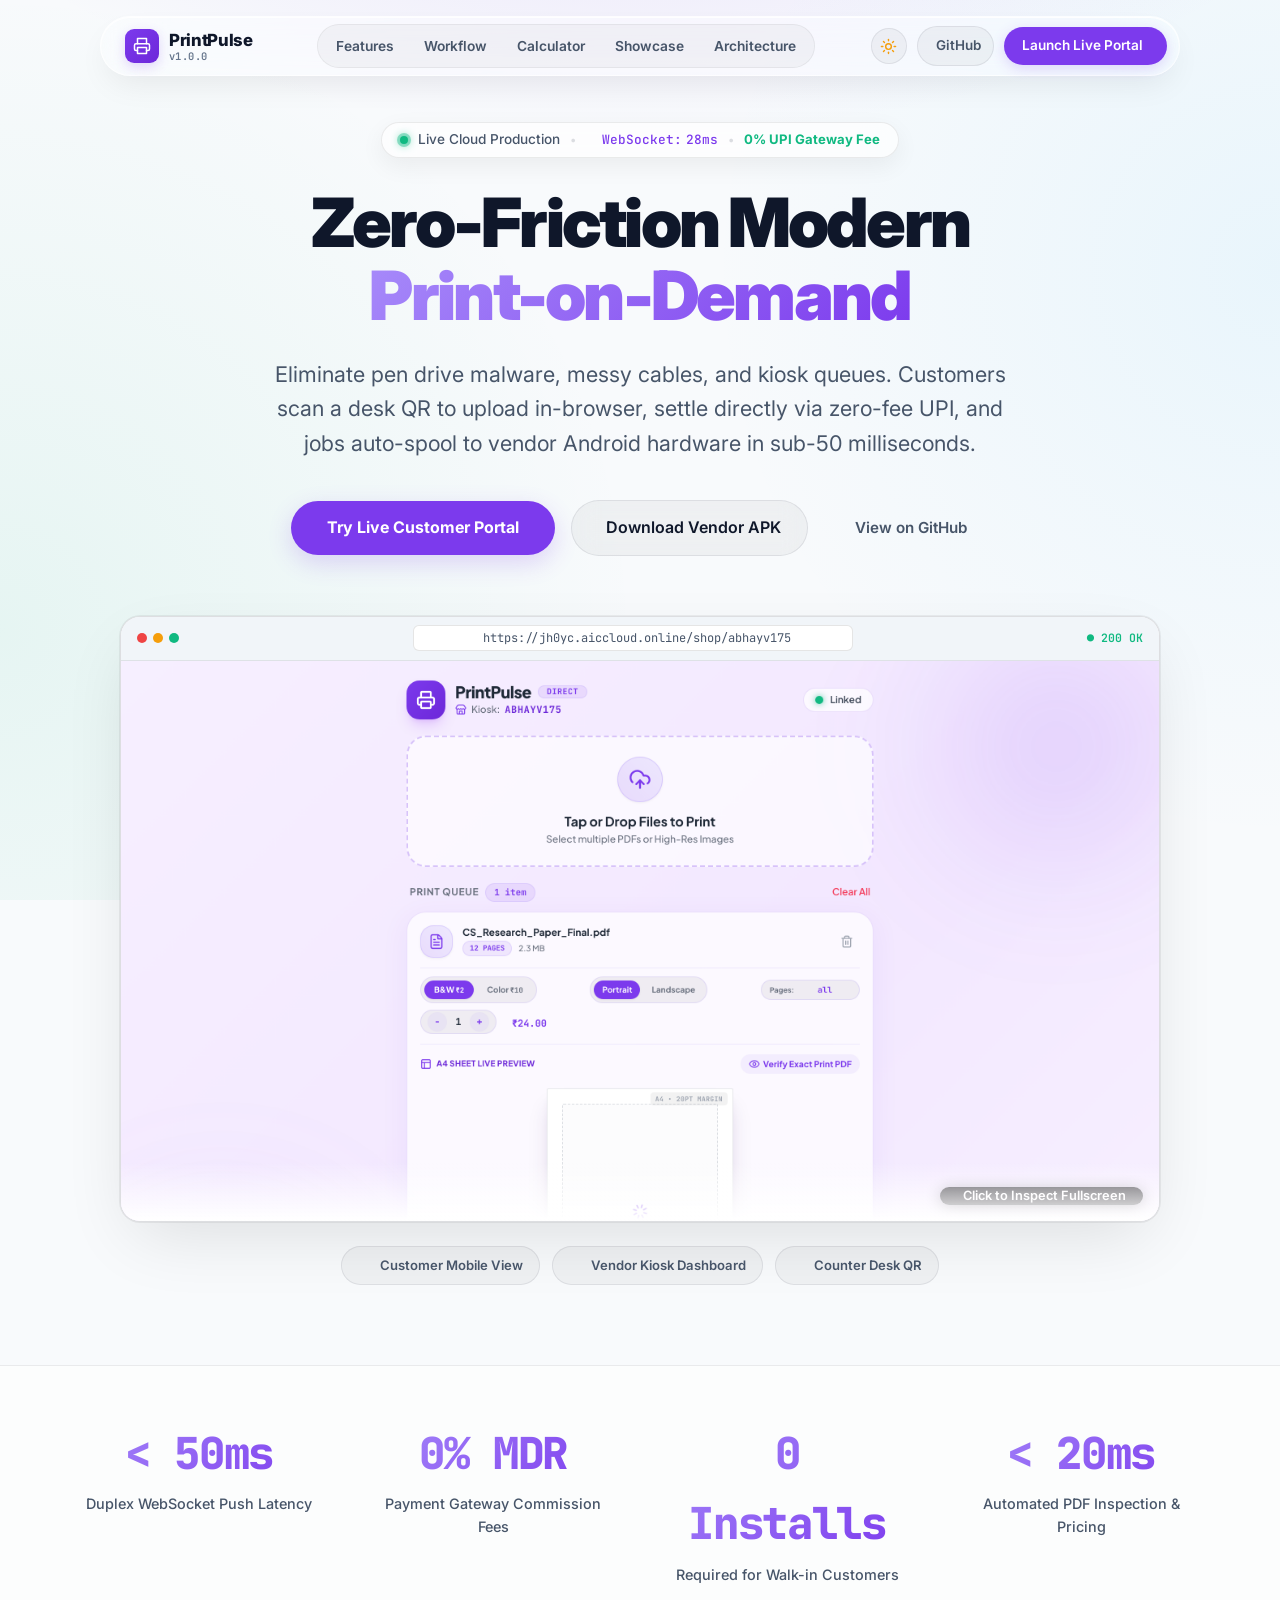
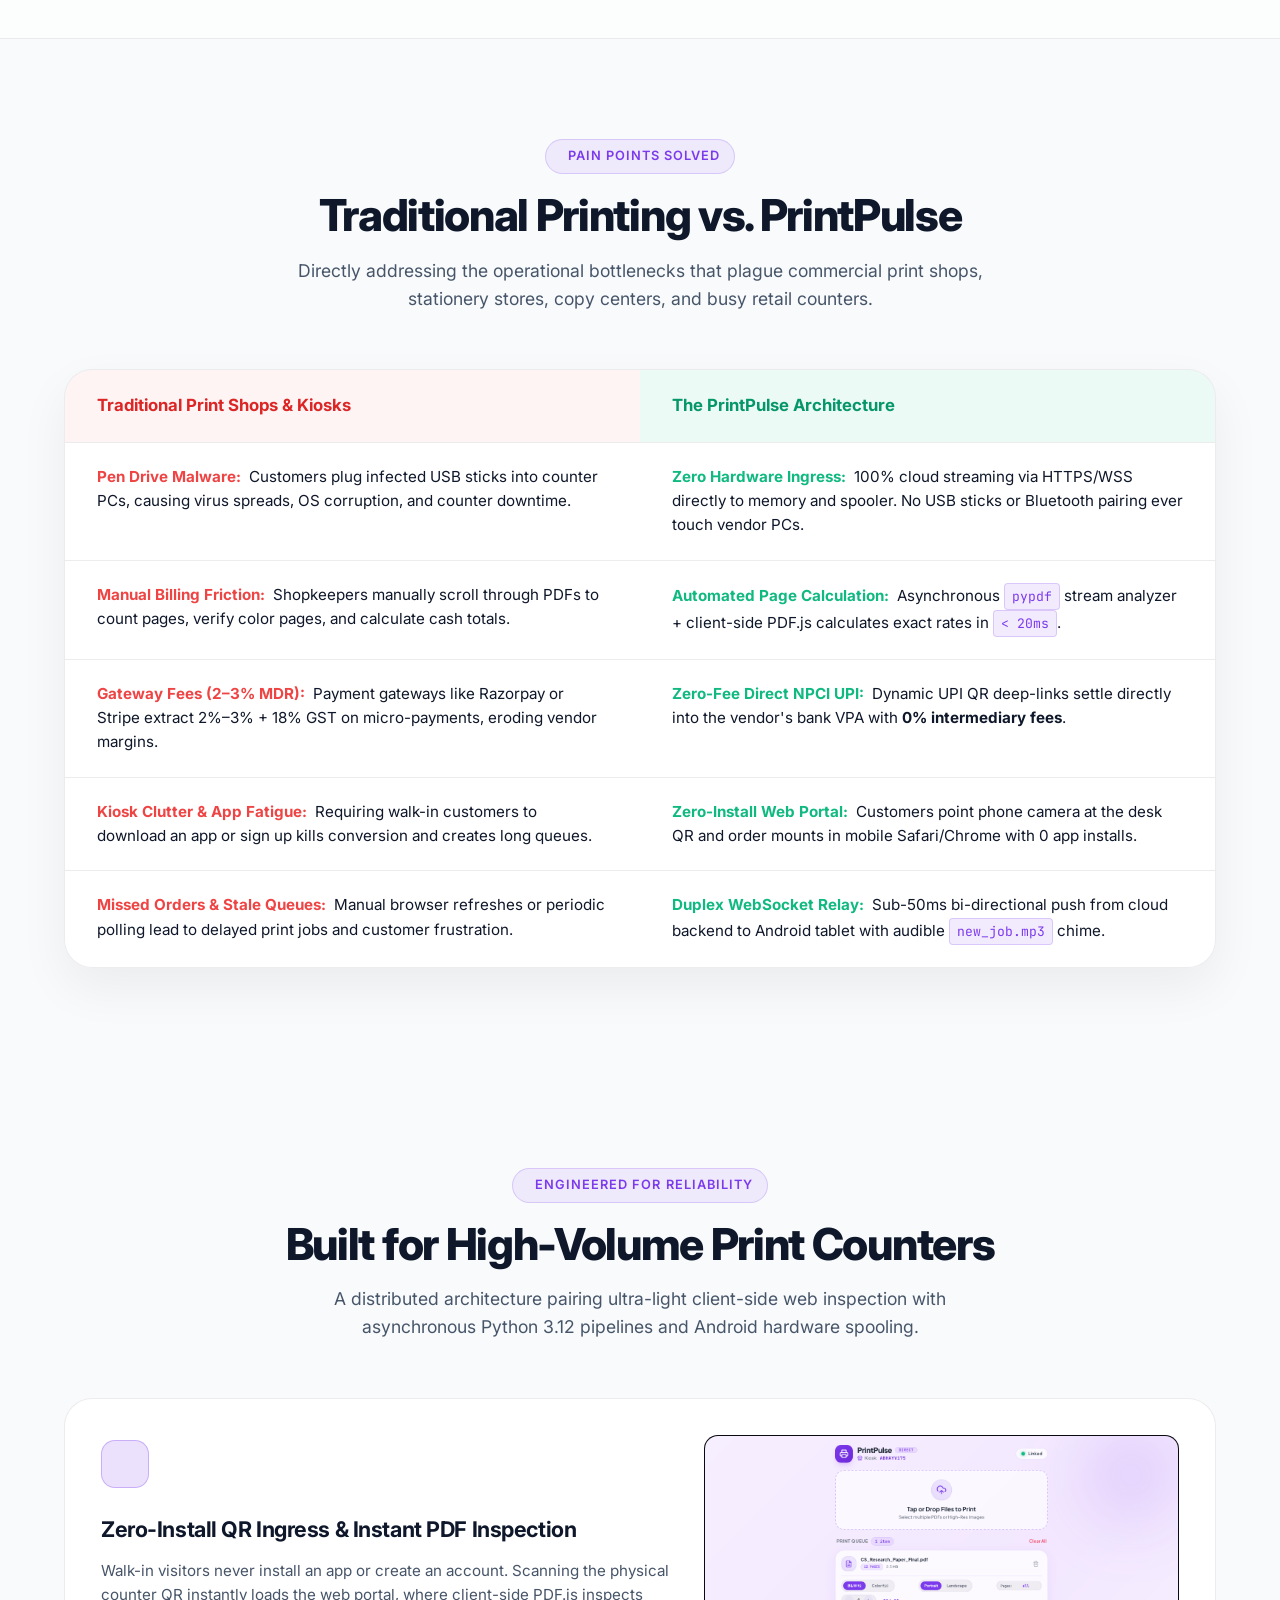
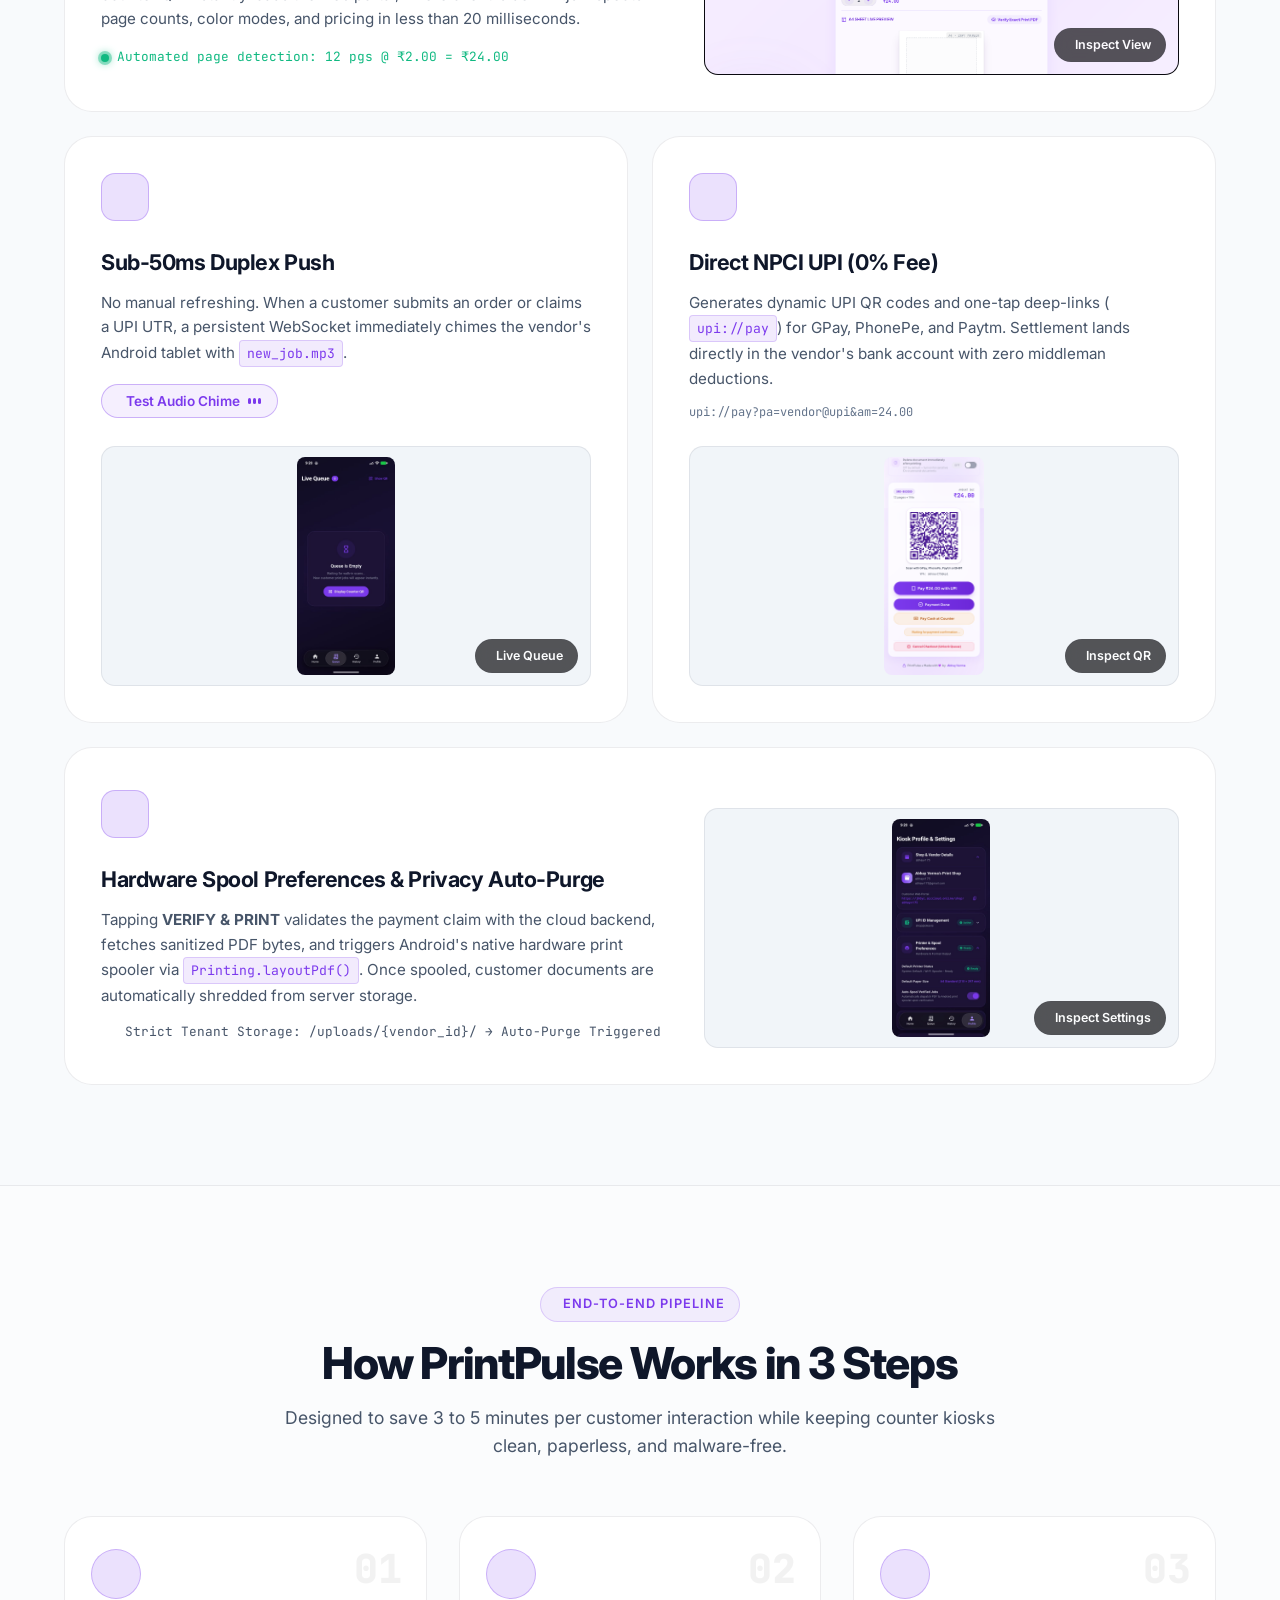
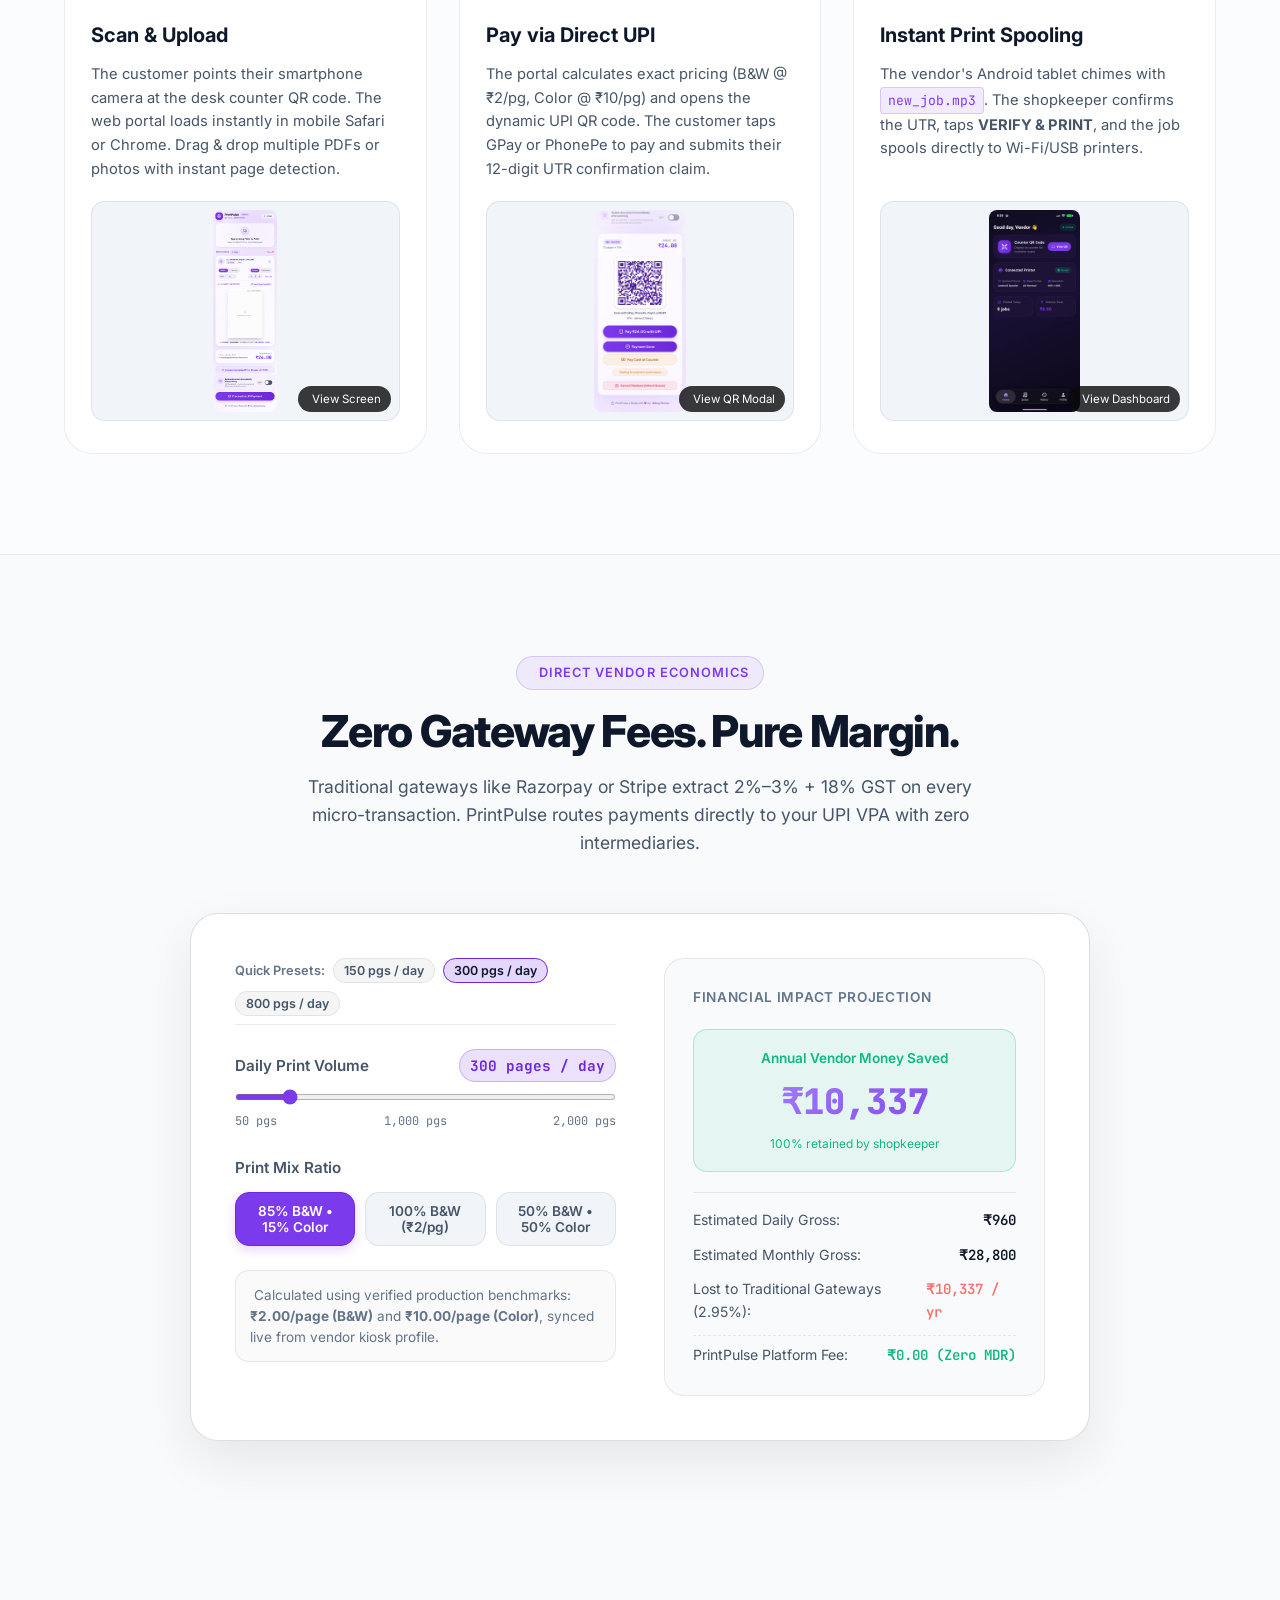
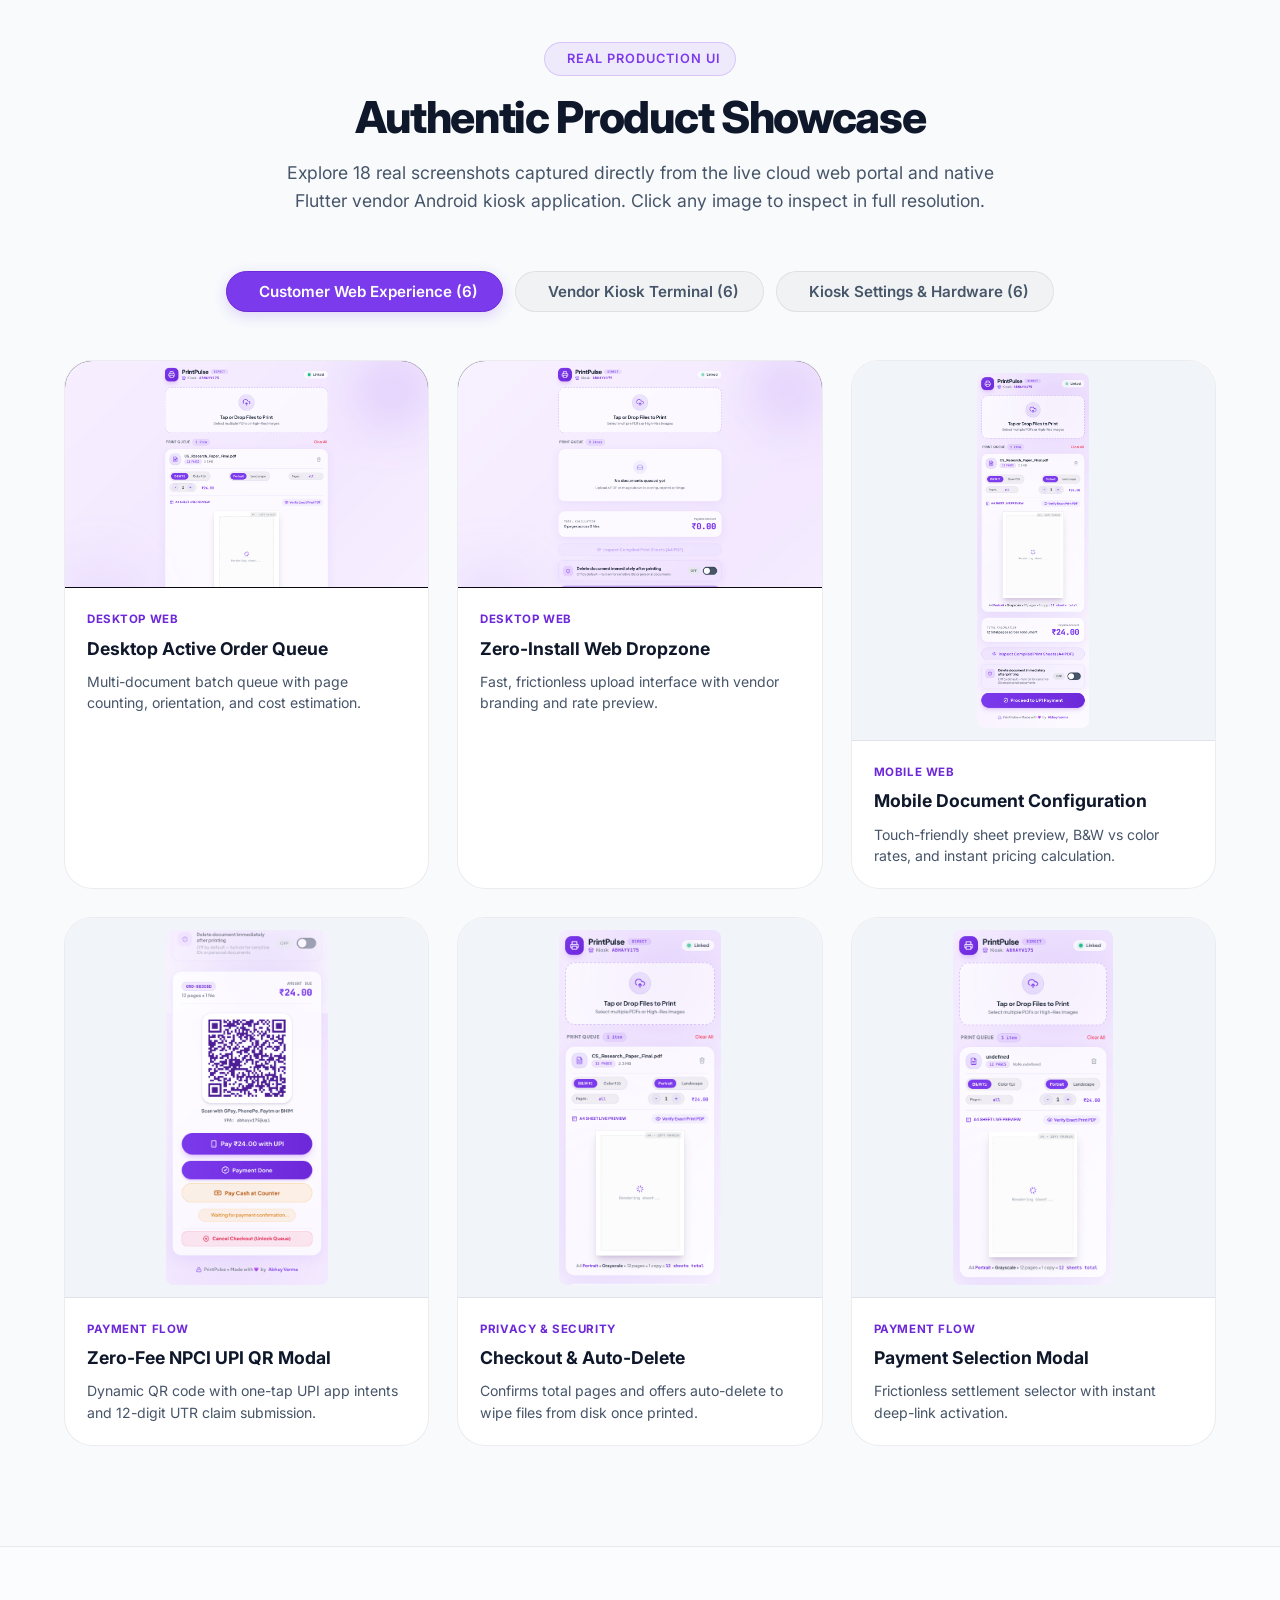
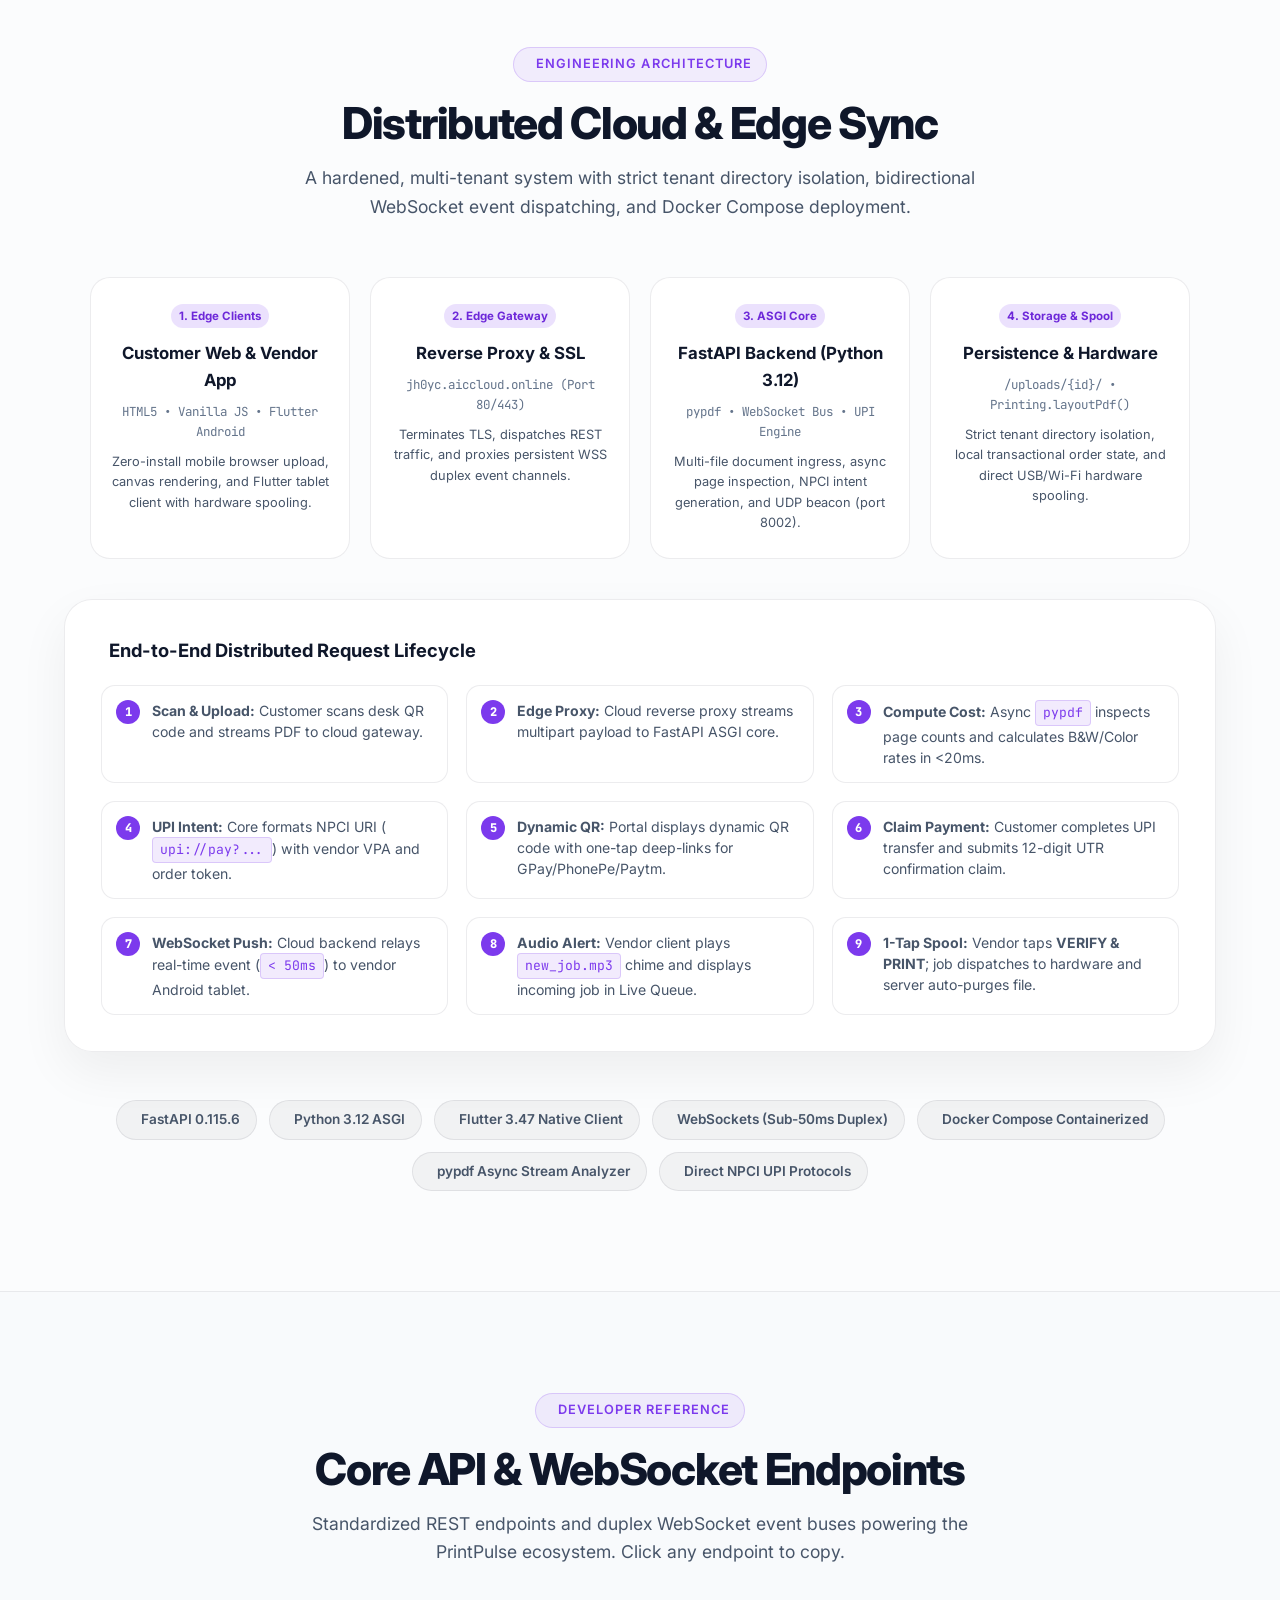
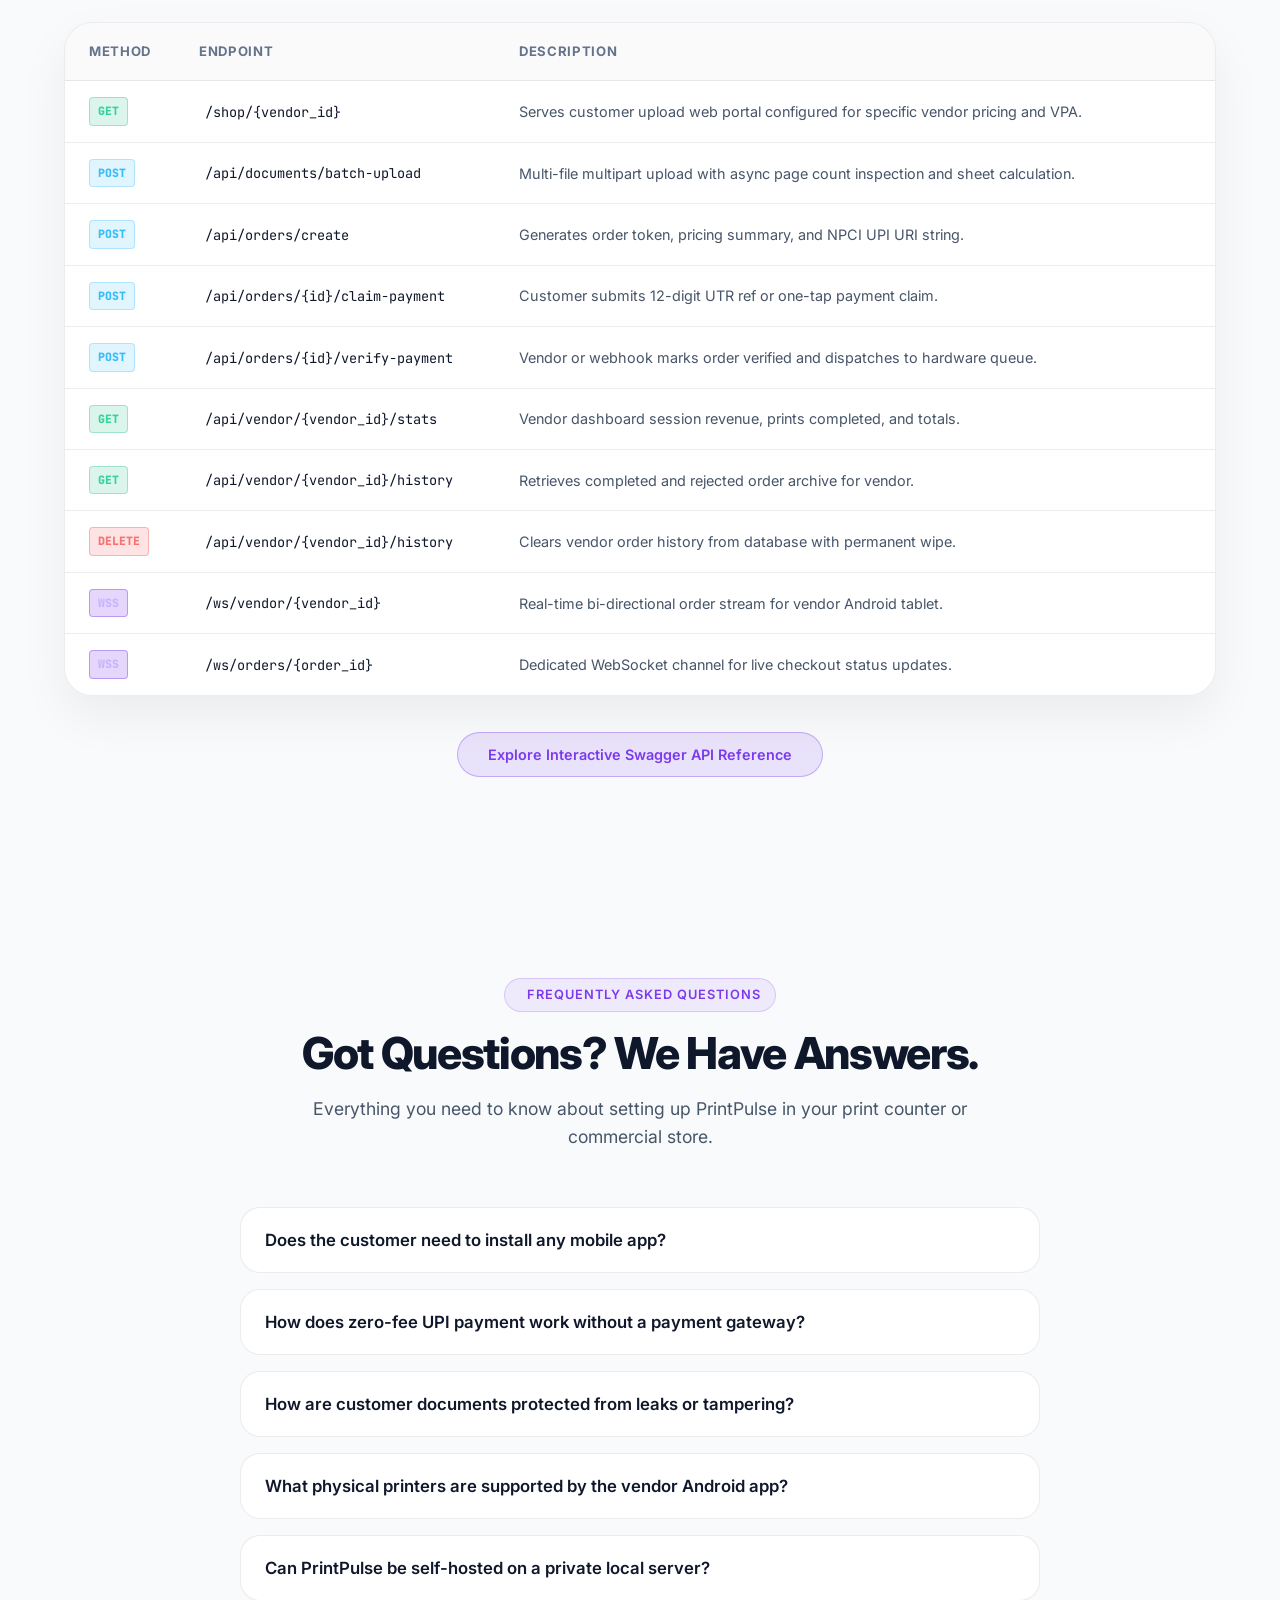
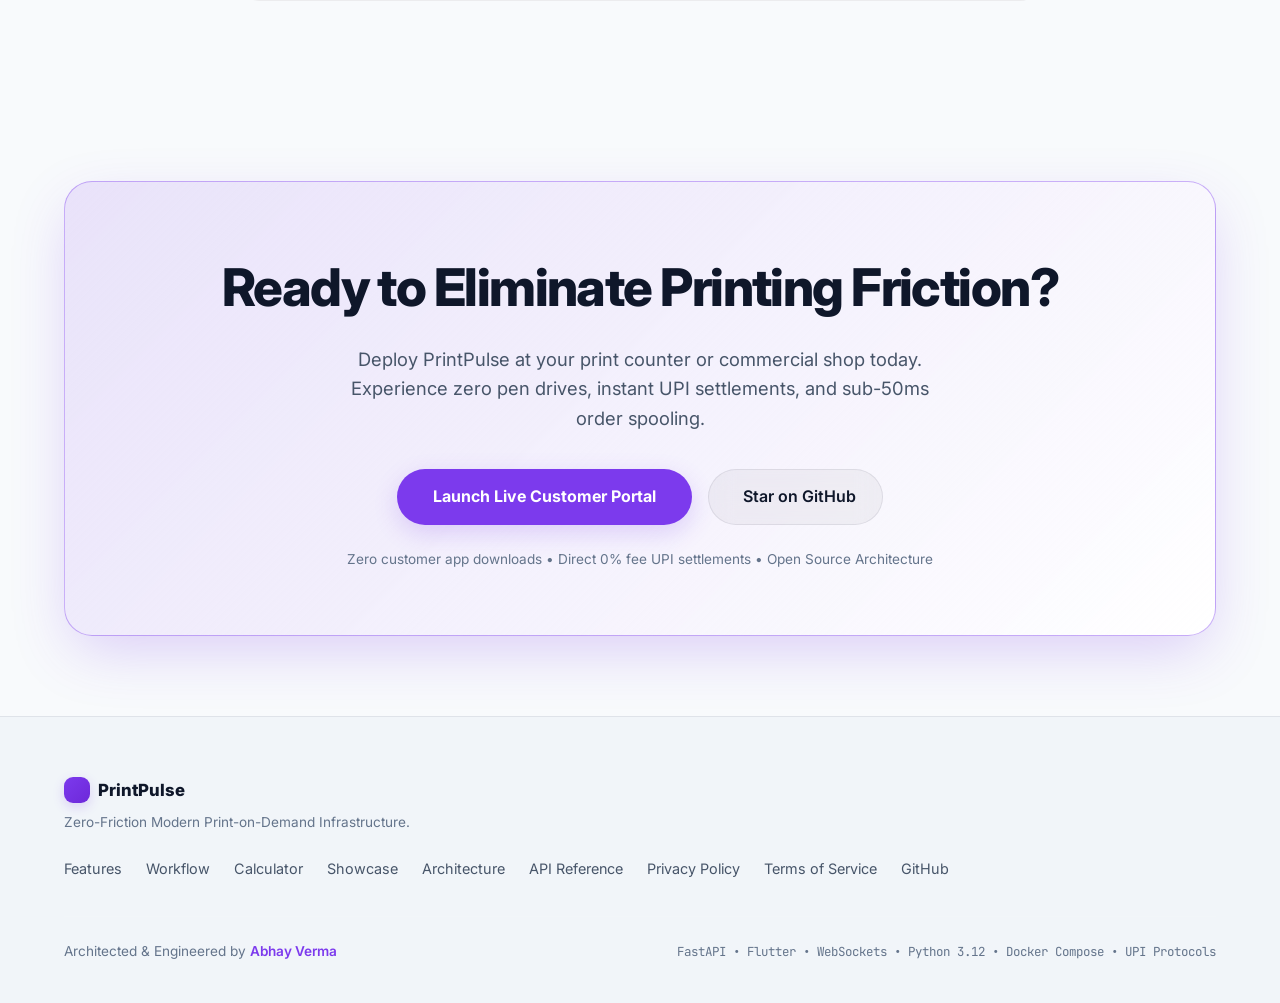
==== commit c6cc0278: "PRIVACY AND TERMS" ====
--- a/index.html
+++ b/index.html
@@ -6,13 +6,37 @@
   <title>PrintPulse — Zero-Friction Modern Print-on-Demand Infrastructure</title>
   
   <!-- SEO & OpenGraph Meta -->
-  <meta name="description" content="Next-generation cloud-synchronized print ecosystem eliminating pen drives, cables, and kiosk queues. Instant web uploads, zero-fee direct UPI, and sub-50ms push spooling to vendor Android terminals.">
+  <meta name="description" content="Next-generation cloud-synchronized print ecosystem eliminating pen drives and queues. Instant web uploads, 0% fee UPI, and sub-50ms push spooling to Android.">
   <meta name="author" content="Abhay Verma">
+  <link rel="canonical" href="https://printpulse.netlify.app/">
+  <meta property="og:type" content="website">
   <meta property="og:title" content="PrintPulse — Zero-Friction Modern Print-on-Demand Infrastructure">
   <meta property="og:description" content="Instant web uploads, zero-install customer portal, direct zero-fee UPI settlement, and sub-50ms push spooling to Android tablets.">
   <meta property="og:image" content="assets/screenshots/02_portal_active_order_desktop.png">
-  <meta property="og:url" content="https://jh0yc.aiccloud.online">
+  <meta property="og:url" content="https://printpulse.netlify.app/">
+  <meta name="twitter:card" content="summary_large_image">
+  <meta name="twitter:title" content="PrintPulse — Zero-Friction Modern Print-on-Demand Infrastructure">
+  <meta name="twitter:description" content="Instant web uploads, zero-install customer portal, direct zero-fee UPI settlement, and sub-50ms push spooling to Android tablets.">
+  <meta name="twitter:image" content="assets/screenshots/02_portal_active_order_desktop.png">
   <meta name="theme-color" content="#09090b">
+
+  <!-- JSON-LD Structured Data -->
+  <script type="application/ld+json">
+  {
+    "@context": "https://schema.org",
+    "@type": "SoftwareApplication",
+    "name": "PrintPulse",
+    "applicationCategory": "BusinessApplication",
+    "operatingSystem": "Android, Web, Linux",
+    "description": "Zero-Friction Modern Print-on-Demand Infrastructure eliminating pen drives, cables, and kiosk queues.",
+    "url": "https://printpulse.netlify.app/",
+    "offers": {
+      "@type": "Offer",
+      "price": "0",
+      "priceCurrency": "INR"
+    }
+  }
+  </script>
 
   <!-- Favicon -->
   <link rel="icon" type="image/svg+xml" href="assets/brand/favicon.svg">
@@ -44,6 +68,8 @@
   <link rel="stylesheet" href="styles.css">
 </head>
 <body>
+  <!-- Accessible Skip Link -->
+  <a href="#main" class="skip-link">Skip to Content</a>
 
   <!-- Dynamic Scroll Progress Bar (Enlarges relatively on hover / click / scroll) -->
   <div class="scroll-progress-bar" id="scroll-progress-bar" aria-hidden="true"></div>
@@ -136,6 +162,14 @@
         <span>FAQ</span>
         <span class="menu-item-dot" aria-hidden="true"></span>
       </a>
+      <a href="/privacy" class="mobile-menu-item">
+        <span>Privacy Policy</span>
+        <span class="menu-item-dot" aria-hidden="true"></span>
+      </a>
+      <a href="/terms" class="mobile-menu-item">
+        <span>Terms of Service</span>
+        <span class="menu-item-dot" aria-hidden="true"></span>
+      </a>
     </div>
     <div class="mobile-menu-divider"></div>
     <div class="mobile-menu-footer">
@@ -146,7 +180,7 @@
     </div>
   </div>
 
-  <main>
+  <main id="main">
     <!-- =========================================================================
          2. Hero Section
          ========================================================================= -->
@@ -1268,6 +1302,8 @@
           <a href="#screenshots" class="footer-link">Showcase</a>
           <a href="#architecture" class="footer-link">Architecture</a>
           <a href="#api" class="footer-link">API Reference</a>
+          <a href="/privacy" class="footer-link">Privacy Policy</a>
+          <a href="/terms" class="footer-link">Terms of Service</a>
           <a href="https://github.com/abhayv175/PrintPulse" target="_blank" rel="noopener noreferrer" class="footer-link">GitHub</a>
         </div>
       </div>
--- a/styles.css
+++ b/styles.css
@@ -4,6 +4,29 @@
    Supports: Dark & Light Mode, View Transitions API, Translucent Nav Pill,
              Interactive Dynamic Content & Clean Responsive Layouts
    ========================================================================== */
+
+/* Accessible Skip Link */
+.skip-link {
+  position: absolute;
+  top: -100px;
+  left: 16px;
+  background: var(--brand-purple);
+  color: #fff;
+  padding: 10px 18px;
+  border-radius: var(--radius-md);
+  font-weight: 700;
+  font-size: 0.9rem;
+  z-index: 100000;
+  box-shadow: 0 8px 24px rgba(124, 58, 237, 0.5);
+  transition: top 0.2s ease;
+  text-decoration: none;
+}
+
+.skip-link:focus {
+  top: 16px;
+  outline: 2px solid #fff;
+  outline-offset: 2px;
+}
 
 :root {
   /* Default: Dark Mode Theme Palette */
@@ -836,7 +859,7 @@
   position: fixed;
   top: 72px;
   right: 16px;
-  z-index: 1001;
+  z-index: 1005;
   width: 220px;
   border-radius: 24px;
   padding: 10px 8px;
@@ -853,6 +876,14 @@
   transition: opacity 0.24s cubic-bezier(0.16, 1, 0.3, 1),
               transform 0.24s cubic-bezier(0.16, 1, 0.3, 1),
               visibility 0.24s;
+}
+
+/* Hide brand logo and name when mobile menu is opened */
+body.mobile-menu-open .nav-brand-link,
+html.mobile-menu-open .nav-brand-link {
+  opacity: 0 !important;
+  visibility: hidden !important;
+  pointer-events: none !important;
 }
 
 [data-theme="light"] .mobile-menu-card {
@@ -3040,10 +3071,31 @@
     display: flex !important;
     align-items: center !important;
     gap: 8px !important;
-    transform: translate3d(0, var(--brand-morph-y, 18vh), 0) scale(var(--brand-morph-scale, 1.75)) !important;
+    transform: translate3d(0, var(--brand-morph-y, 135px), 0) scale(var(--brand-morph-scale, 1.75)) !important;
     transform-origin: center center !important;
-    will-change: transform, box-shadow !important;
-    transition: box-shadow 0.25s ease !important;
+    will-change: transform !important;
+    -webkit-backface-visibility: hidden !important;
+    backface-visibility: hidden !important;
+    -webkit-transform-style: preserve-3d !important;
+    transform-style: preserve-3d !important;
+    /* Do NOT transition transform during scroll: it fights with requestAnimationFrame updates and causes jitter */
+    transition: opacity 0.22s cubic-bezier(0.16, 1, 0.3, 1), visibility 0.22s, box-shadow 0.25s ease !important;
+  }
+
+  /* Prevent mobile taps or touchscroll starts from disrupting the morph scale via desktop :hover/:active */
+  .nav-brand-link:hover,
+  .nav-brand-link:active {
+    transform: translate3d(0, var(--brand-morph-y, 135px), 0) scale(var(--brand-morph-scale, 1.75)) !important;
+  }
+
+  /* Completely hide PrintPulse logo, name and version when hamburger navbar is opened */
+  body.mobile-menu-open .nav-brand-link,
+  html.mobile-menu-open .nav-brand-link {
+    opacity: 0 !important;
+    visibility: hidden !important;
+    pointer-events: none !important;
+    transform: translate3d(0, var(--brand-morph-y, 135px), 0) scale(0.7) !important;
+    transition: opacity 0.22s cubic-bezier(0.16, 1, 0.3, 1), transform 0.22s cubic-bezier(0.16, 1, 0.3, 1), visibility 0.22s !important;
   }
 
   [data-theme="dark"] .nav-brand-link {
@@ -3101,7 +3153,7 @@
     padding: 0 !important;
     transition: all var(--transition-fast) !important;
     position: relative !important;
-    z-index: 1002 !important;
+    z-index: 1006 !important;
   }
 
   [data-theme="dark"] .nav-mobile-toggle {
